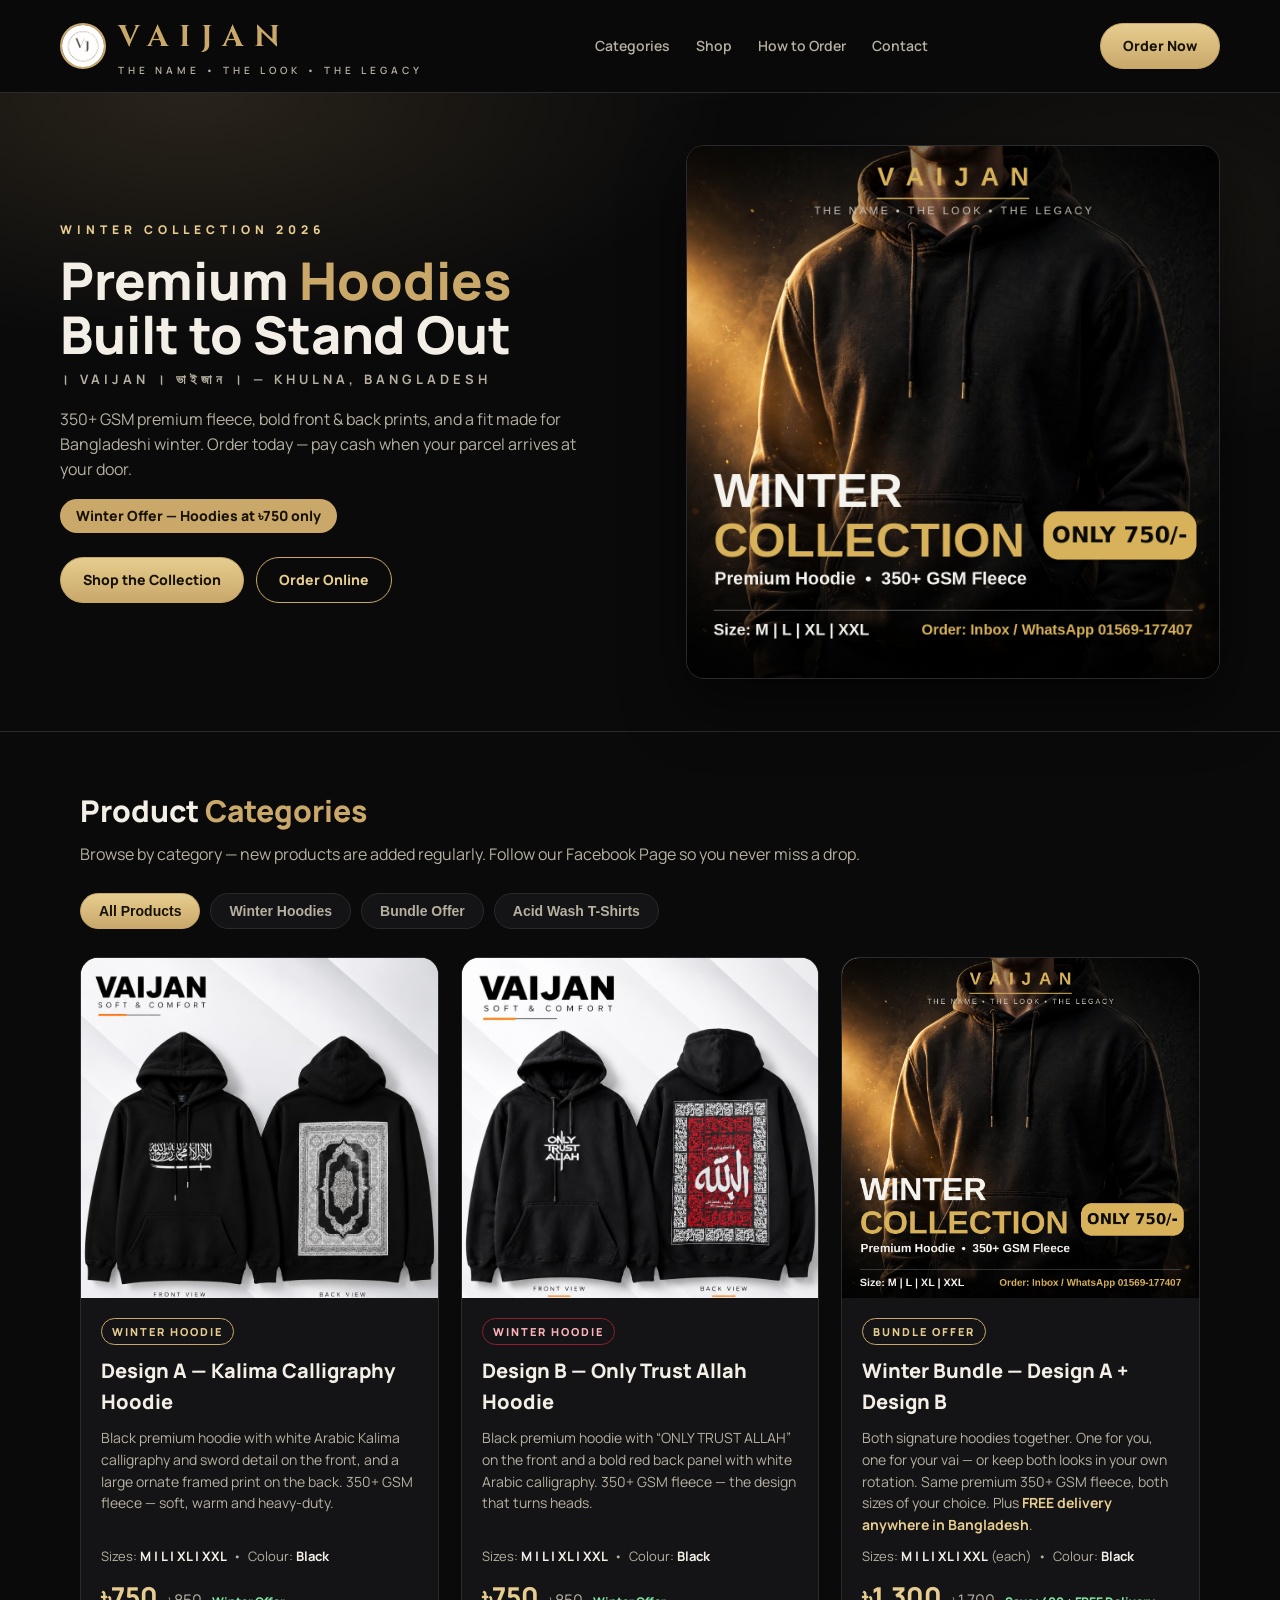
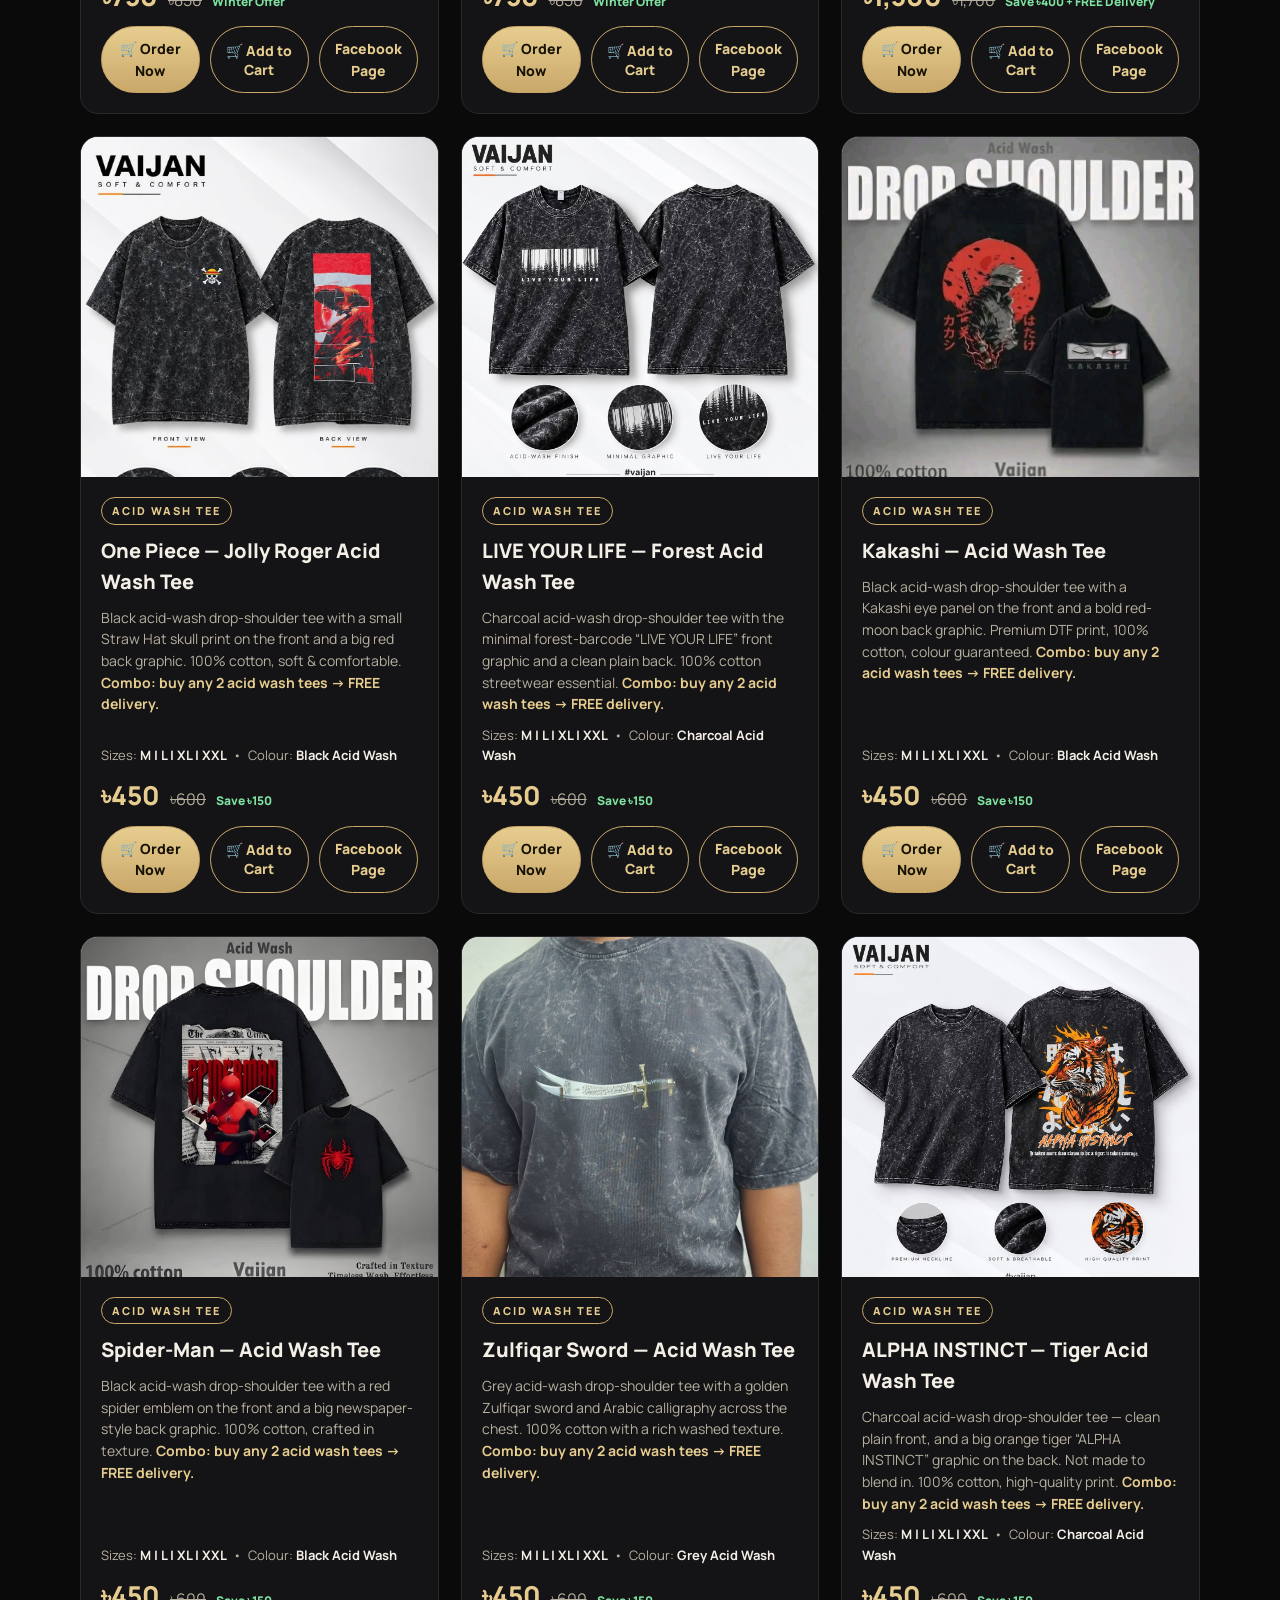
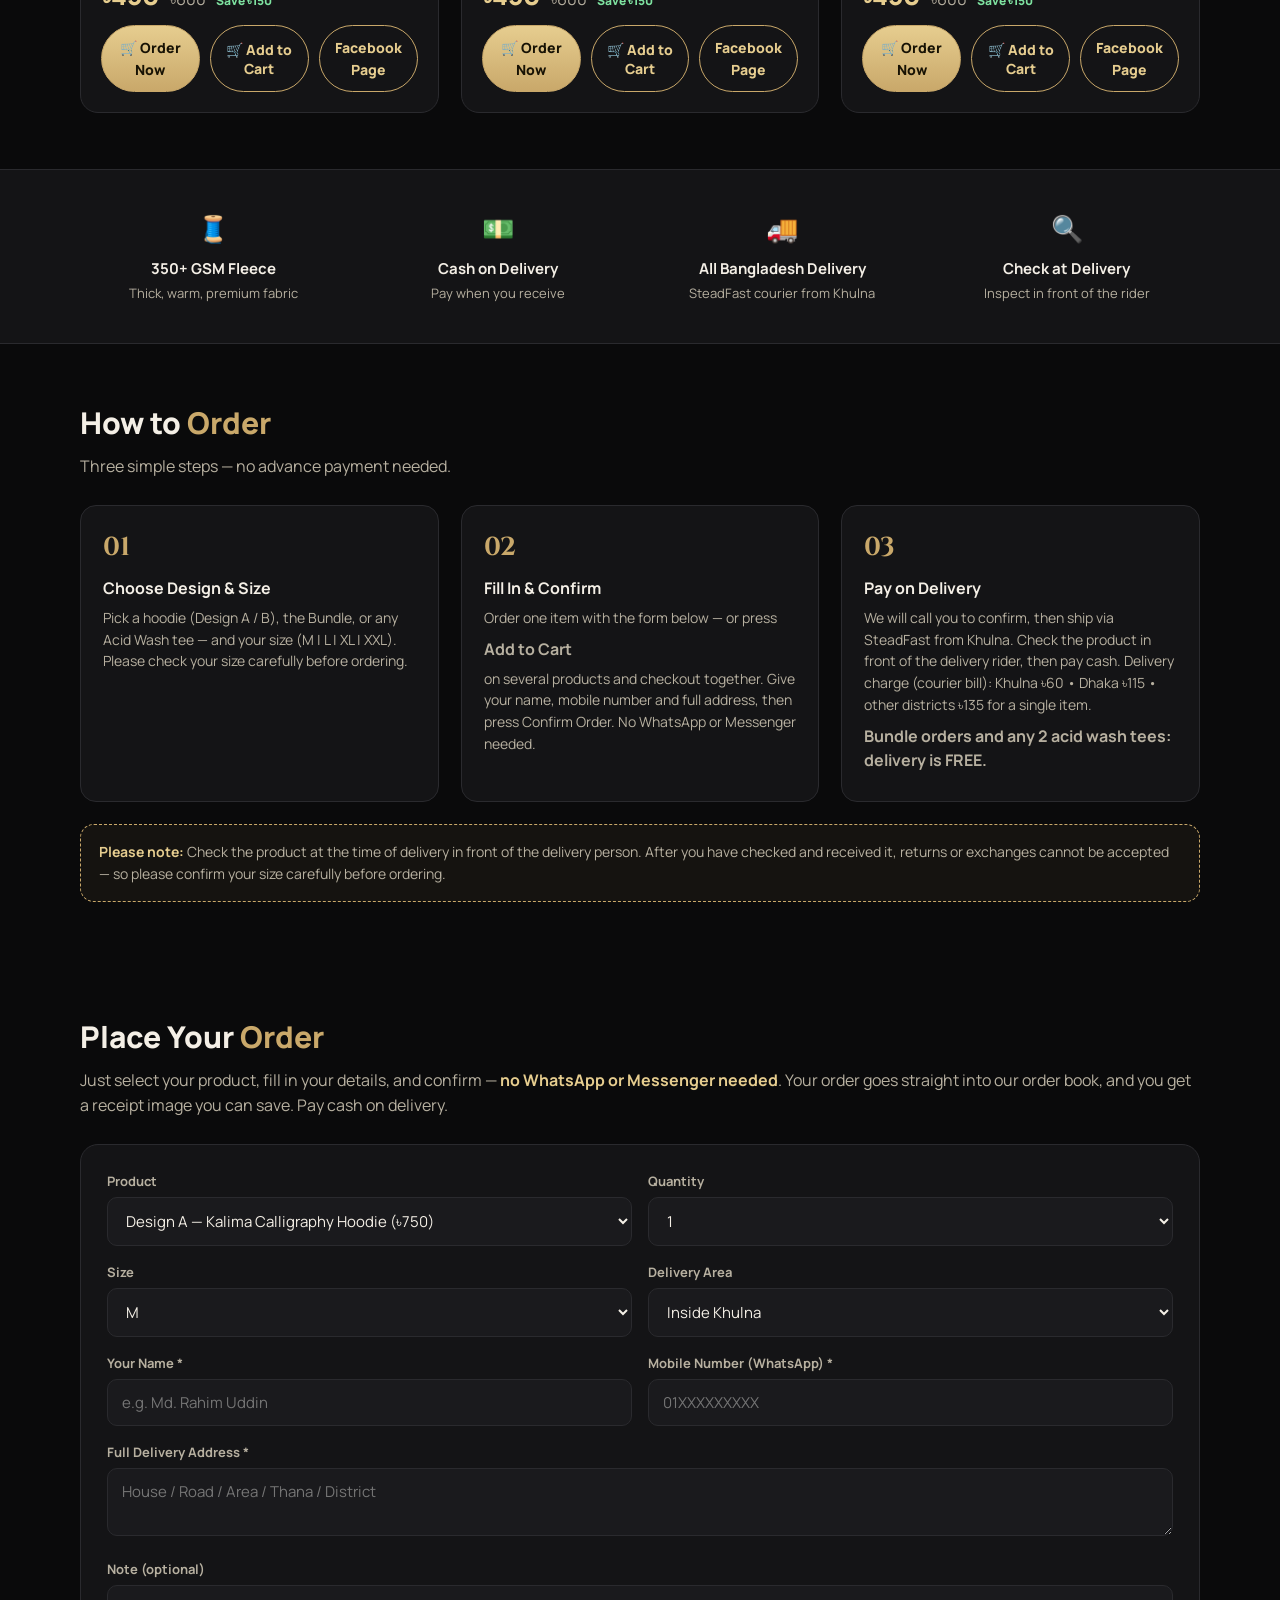
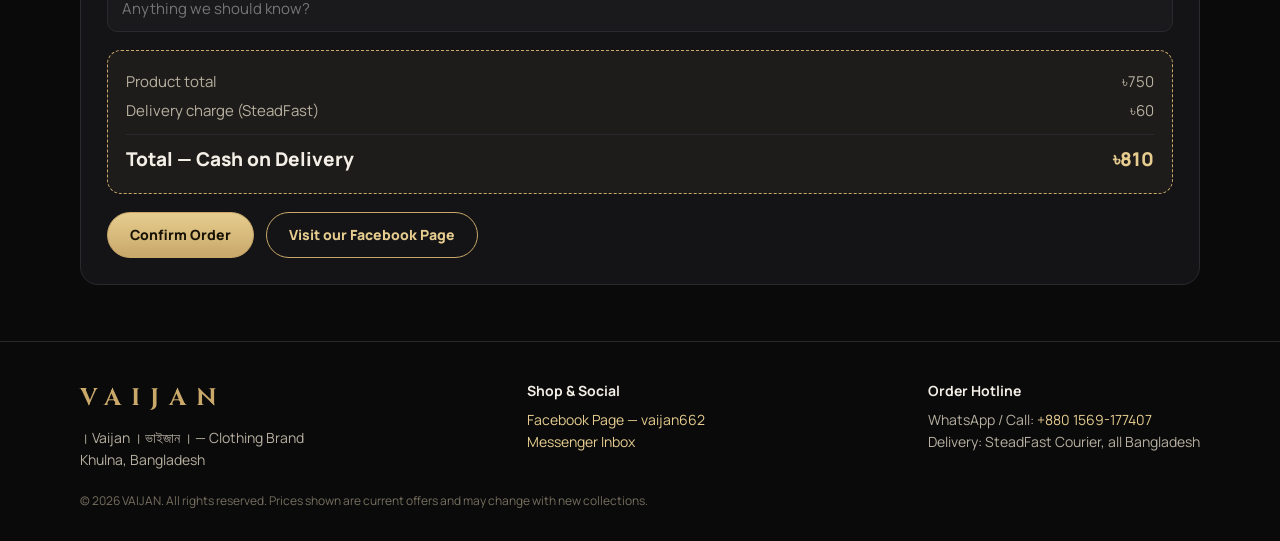
==== index.html @ 361f8aa1 "Separate cart page + receipt copy to database" ====
<!DOCTYPE html>
<html lang="en">
<head>
<meta charset="UTF-8">
<meta name="viewport" content="width=device-width, initial-scale=1.0">
<title>VAIJAN | ভাইজান — Premium Clothing, Khulna</title>
<meta name="description" content="VAIJAN — premium clothing brand from Khulna, Bangladesh. Winter Collection: premium 350+ GSM fleece hoodies. Cash on Delivery all over Bangladesh.">
<link rel="icon" type="image/jpeg" href="images/logo.jpg">
<link rel="preconnect" href="https://fonts.googleapis.com">
<link href="https://fonts.googleapis.com/css2?family=Cinzel:wght@500;700&family=Manrope:wght@400;600;700;800&display=swap" rel="stylesheet">
<style>
  :root{
    --bg:#0a0a0b; --panel:#141416; --panel2:#1a1a1d; --gold:#c9a86a; --gold2:#e6cd8f;
    --text:#f4efe6; --muted:#b7b0a0; --line:#2a2a2e; --red:#8e1f2f;
  }
  *{margin:0;padding:0;box-sizing:border-box}
  html{scroll-behavior:smooth}
  body{background:var(--bg);color:var(--text);font-family:'Manrope',system-ui,sans-serif;line-height:1.55}
  a{color:inherit;text-decoration:none}
  img{display:block;max-width:100%}
  .wrap{max-width:1160px;margin:0 auto;padding:0 20px}
  /* Header */
  header{position:sticky;top:0;z-index:50;background:rgba(10,10,11,.92);backdrop-filter:blur(8px);border-bottom:1px solid var(--line)}
  .nav{display:flex;align-items:center;justify-content:space-between;padding:14px 0;gap:16px}
  .logo{font-family:'Cinzel',serif;font-size:30px;font-weight:700;letter-spacing:10px;color:var(--gold)}
  .logo small{display:block;font-family:'Manrope',sans-serif;font-size:10px;letter-spacing:4px;color:var(--muted);font-weight:600;margin-top:2px}
  .brand{display:flex;align-items:center;gap:12px}
  .brand img{width:46px;height:46px;border-radius:50%;border:2px solid var(--gold);object-fit:cover;background:#fff}
  .brand span{display:inline-block}
  .links{display:flex;gap:26px;font-size:14px;font-weight:600;color:var(--muted)}
  .links a:hover{color:var(--gold2)}
  .btn{display:inline-block;padding:11px 22px;border-radius:999px;font-weight:800;font-size:14px;border:1px solid var(--gold);transition:.2s}
  .btn-gold{background:linear-gradient(180deg,var(--gold2),var(--gold));color:#171204}
  .btn-gold:hover{filter:brightness(1.08)}
  .btn-ghost{color:var(--gold2);background:transparent}
  .btn-ghost:hover{background:rgba(201,168,106,.12)}
  .btn-wa{background:#1faa55;color:#fff;border-color:#1faa55}
  .btn-wa:hover{filter:brightness(1.08)}
  /* Hero */
  .hero{border-bottom:1px solid var(--line);background:radial-gradient(900px 420px at 15% 0%,rgba(201,168,106,.16),transparent 60%),radial-gradient(700px 380px at 90% 20%,rgba(201,168,106,.08),transparent 60%)}
  .hero-in{display:grid;grid-template-columns:1.05fr .95fr;gap:36px;align-items:center;padding:52px 0}
  .kicker{letter-spacing:5px;font-size:12px;color:var(--gold2);font-weight:800;text-transform:uppercase}
  h1{font-size:52px;line-height:1.05;font-weight:800;margin:14px 0 6px}
  h1 .gold{color:var(--gold)}
  .tagline{letter-spacing:4px;color:var(--muted);font-size:13px;font-weight:700;margin-bottom:18px}
  .hero p.lead{color:var(--muted);max-width:52ch}
  .hero-cta{display:flex;gap:12px;flex-wrap:wrap;margin-top:24px}
  .pill{display:inline-block;background:var(--gold);color:#171204;font-weight:800;border-radius:999px;padding:6px 16px;font-size:14px;margin-top:18px}
  .hero img{border-radius:18px;border:1px solid var(--line);box-shadow:0 24px 60px rgba(0,0,0,.55)}
  /* Sections */
  section{padding:56px 0}
  h2{font-size:30px;font-weight:800;margin-bottom:8px}
  h2 .gold{color:var(--gold)}
  .sub{color:var(--muted);margin-bottom:26px}
  /* Categories */
  .chips{display:flex;gap:10px;flex-wrap:wrap;margin-bottom:28px}
  .chip{padding:9px 18px;border-radius:999px;border:1px solid var(--line);background:var(--panel);color:var(--muted);font-weight:700;font-size:14px;cursor:pointer}
  .chip.active{border-color:var(--gold);color:#171204;background:linear-gradient(180deg,var(--gold2),var(--gold))}
  .chip.soon{opacity:.55;cursor:default}
  /* Products */
  .grid{display:grid;grid-template-columns:repeat(3,1fr);gap:22px}
  .card{background:var(--panel);border:1px solid var(--line);border-radius:18px;overflow:hidden;display:flex;flex-direction:column}
  .card .ph{background:#fff}
  .card .ph img{width:100%;height:340px;object-fit:cover;object-position:top}
  .card .bd{padding:20px;display:flex;flex-direction:column;gap:10px;flex:1}
  .badge{align-self:flex-start;font-size:11px;font-weight:800;letter-spacing:2px;color:var(--gold2);border:1px solid var(--gold);border-radius:999px;padding:4px 10px;text-transform:uppercase}
  .badge.red{color:#ffb3ba;border-color:var(--red)}
  .card h3{font-size:20px;font-weight:800}
  .card p{color:var(--muted);font-size:14px;flex:1}
  .sizes{font-size:13px;color:var(--muted)}
  .sizes b{color:var(--text)}
  .price{display:flex;align-items:baseline;gap:10px}
  .price .now{font-size:26px;font-weight:800;color:var(--gold2)}
  .price .was{color:var(--muted);text-decoration:line-through;font-size:16px}
  .price .save{font-size:12px;font-weight:800;color:#7ee2a0}
  .card .row{display:flex;gap:10px;flex-wrap:wrap}
  .card .row .btn{flex:1;text-align:center;padding:11px 8px}
  /* Info strip */
  .strip{background:var(--panel);border-top:1px solid var(--line);border-bottom:1px solid var(--line)}
  .strip .wrap{display:grid;grid-template-columns:repeat(4,1fr);gap:18px;padding-top:30px;padding-bottom:30px}
  .feat{text-align:center;padding:8px}
  .feat .ic{font-size:26px;margin-bottom:8px}
  .feat b{display:block;font-size:15px}
  .feat span{color:var(--muted);font-size:13px}
  /* Steps */
  .steps{display:grid;grid-template-columns:repeat(3,1fr);gap:22px}
  .step{background:var(--panel);border:1px solid var(--line);border-radius:16px;padding:22px}
  .step .n{font-family:'Cinzel',serif;font-size:26px;color:var(--gold);font-weight:700}
  .step b{display:block;margin:8px 0 6px;font-size:16px}
  .step p{color:var(--muted);font-size:14px}
  .note{margin-top:22px;border:1px dashed var(--gold);border-radius:14px;padding:16px 18px;color:var(--muted);font-size:14px;background:rgba(201,168,106,.06)}
  .note b{color:var(--gold2)}
  /* Footer */
  footer{border-top:1px solid var(--line);padding:38px 0 30px;color:var(--muted);font-size:14px}
  .foot{display:flex;justify-content:space-between;gap:24px;flex-wrap:wrap}
  footer .logo{font-size:24px}
  footer a{color:var(--gold2)}
  .copy{margin-top:22px;font-size:12px;color:#77705f}
  /* Order form */
  .formbox{background:var(--panel);border:1px solid var(--line);border-radius:18px;padding:26px}
  .fgrid{display:grid;grid-template-columns:1fr 1fr;gap:16px}
  .fgrid .full{grid-column:1/-1}
  label{display:block;font-size:13px;font-weight:700;color:var(--muted);margin-bottom:6px}
  input,select,textarea{width:100%;background:var(--panel2);border:1px solid var(--line);border-radius:10px;color:var(--text);padding:12px 14px;font-family:inherit;font-size:15px}
  input:focus,select:focus,textarea:focus{outline:none;border-color:var(--gold)}
  .totbox{margin-top:18px;border:1px dashed var(--gold);border-radius:14px;padding:16px 18px;background:rgba(201,168,106,.06)}
  .totbox .trow{display:flex;justify-content:space-between;font-size:15px;color:var(--muted);padding:3px 0}
  .totbox .trow.grand{font-size:19px;color:var(--text);font-weight:800;border-top:1px solid var(--line);margin-top:8px;padding-top:10px}
  .totbox .trow.grand span:last-child{color:var(--gold2)}
  .err{display:none;color:#ff9aa4;font-size:14px;font-weight:700;margin-top:12px}
  .formlink{display:inline-block;margin-top:4px;font-size:13px;font-weight:700;color:var(--gold2)}
  .formlink:hover{text-decoration:underline}
  .done{display:none;text-align:center;padding:10px 0}
  .done .tick{font-size:44px}
  .done h3{font-size:22px;margin:8px 0}
  .done p{color:var(--muted);font-size:14px}
  .done img{margin:18px auto;border-radius:14px;border:1px solid var(--line);max-width:440px;width:100%}
  @media (max-width:900px){
    .fgrid{grid-template-columns:1fr}
    .hero-in{grid-template-columns:1fr}
    .grid{grid-template-columns:1fr}
    .strip .wrap{grid-template-columns:repeat(2,1fr)}
    .steps{grid-template-columns:1fr}
    h1{font-size:38px}
    .links{display:none}
  }
  /* ==== cart ==== */
  #cartFab{position:fixed;right:18px;bottom:18px;z-index:60;background:linear-gradient(180deg,var(--gold2),var(--gold));color:#171204;border:none;border-radius:999px;padding:13px 22px;font-weight:800;font-size:15px;cursor:pointer;box-shadow:0 8px 24px rgba(0,0,0,.55);font-family:inherit;display:none}
  #cartToast{position:fixed;left:50%;bottom:24px;transform:translateX(-50%) translateY(20px);z-index:61;background:#1d2b1d;color:#b9e6b9;border:1px solid #3f7a3f;padding:10px 20px;border-radius:999px;font-size:14px;font-weight:700;opacity:0;pointer-events:none;transition:.25s}
  #cartToast.show{opacity:1;transform:translateX(-50%) translateY(0)}
  .crow{display:flex;align-items:center;gap:12px;flex-wrap:wrap;padding:10px 0;border-top:1px solid #26262a}
  .crow .cinfo{flex:1 1 200px}.crow .cinfo b{display:block;font-size:14.5px}.crow .cinfo span{font-size:12.5px;color:#b7b0a0}
  .crow select{background:var(--panel2);color:var(--text);border:1px solid #333;border-radius:8px;padding:5px 7px;font-family:inherit}
  .crow .cqty{display:flex;align-items:center;gap:8px}
  .crow .cqty button,.crow .crm{background:var(--panel2);color:var(--gold2);border:1px solid #3a3a3f;border-radius:8px;width:28px;height:28px;cursor:pointer;font-size:15px;line-height:1}
  .crow .cline{font-weight:800;min-width:64px;text-align:right}
</style>
</head>
<body>

<header>
  <div class="wrap nav">
    <a class="logo brand" href="#top"><img src="images/logo.jpg" alt="Vaijan logo"><span>VAIJAN<small>THE NAME • THE LOOK • THE LEGACY</small></span></a>
    <nav class="links">
      <a href="#categories">Categories</a>
      <a href="#shop">Shop</a>
      <a href="#order">How to Order</a>
      <a href="#contact">Contact</a>
    </nav>
    <a class="btn btn-gold" href="#orderform">Order Now</a>
  </div>
</header>

<div class="hero" id="top">
  <div class="wrap hero-in">
    <div>
      <div class="kicker">Winter Collection 2026</div>
      <h1>Premium <span class="gold">Hoodies</span><br>Built to Stand Out</h1>
      <div class="tagline">। VAIJAN । ভাইজান । — KHULNA, BANGLADESH</div>
      <p class="lead">350+ GSM premium fleece, bold front &amp; back prints, and a fit made for Bangladeshi winter. Order today — pay cash when your parcel arrives at your door.</p>
      <span class="pill">Winter Offer — Hoodies at ৳750 only</span>
      <div class="hero-cta">
        <a class="btn btn-gold" href="#shop">Shop the Collection</a>
        <a class="btn btn-ghost" href="#orderform">Order Online</a>
      </div>
    </div>
    <div>
      <img src="images/winter-poster.png" alt="Vaijan Winter Collection — Premium Hoodie ৳750">
    </div>
  </div>
</div>

<section id="categories">
  <div class="wrap">
    <h2>Product <span class="gold">Categories</span></h2>
    <p class="sub">Browse by category — new products are added regularly. Follow our Facebook Page so you never miss a drop.</p>
    <div class="chips">
      <button class="chip active" data-filter="all">All Products</button>
      <button class="chip" data-filter="hoodie">Winter Hoodies</button>
      <button class="chip" data-filter="bundle">Bundle Offer</button>
      <button class="chip" data-filter="acid">Acid Wash T-Shirts</button>
    </div>

    <div class="grid" id="shop">
      <!-- Design A -->
      <article class="card" data-cat="hoodie">
        <div class="ph"><img src="images/hoodie-a.jpg" alt="Design A — Kalima Calligraphy Hoodie, front and back view"></div>
        <div class="bd">
          <span class="badge">Winter Hoodie</span>
          <h3>Design A — Kalima Calligraphy Hoodie</h3>
          <p>Black premium hoodie with white Arabic Kalima calligraphy and sword detail on the front, and a large ornate framed print on the back. 350+ GSM fleece — soft, warm and heavy-duty.</p>
          <div class="sizes">Sizes: <b>M | L | XL | XXL</b> &nbsp;•&nbsp; Colour: <b>Black</b></div>
          <div class="price"><span class="now">৳750</span><span class="was">৳850</span><span class="save">Winter Offer</span></div>
          <div class="row">
            <a class="btn btn-gold" href="#orderform" data-pick="A">🛒 Order Now</a>
            <button type="button" class="btn btn-ghost" data-add="A" style="cursor:pointer;font-family:inherit">🛒 Add to Cart</button>
            <a class="btn btn-ghost" target="_blank" rel="noopener" href="https://www.facebook.com/vaijan662">Facebook Page</a>
          </div>
        </div>
      </article>

      <!-- Design B -->
      <article class="card" data-cat="hoodie">
        <div class="ph"><img src="images/hoodie-b.jpg" alt="Design B — Only Trust Allah Hoodie, front and back view"></div>
        <div class="bd">
          <span class="badge red">Winter Hoodie</span>
          <h3>Design B — Only Trust Allah Hoodie</h3>
          <p>Black premium hoodie with “ONLY TRUST ALLAH” on the front and a bold red back panel with white Arabic calligraphy. 350+ GSM fleece — the design that turns heads.</p>
          <div class="sizes">Sizes: <b>M | L | XL | XXL</b> &nbsp;•&nbsp; Colour: <b>Black</b></div>
          <div class="price"><span class="now">৳750</span><span class="was">৳850</span><span class="save">Winter Offer</span></div>
          <div class="row">
            <a class="btn btn-gold" href="#orderform" data-pick="B">🛒 Order Now</a>
            <button type="button" class="btn btn-ghost" data-add="B" style="cursor:pointer;font-family:inherit">🛒 Add to Cart</button>
            <a class="btn btn-ghost" target="_blank" rel="noopener" href="https://www.facebook.com/vaijan662">Facebook Page</a>
          </div>
        </div>
      </article>

      <!-- Bundle -->
      <article class="card" data-cat="bundle">
        <div class="ph"><img src="images/winter-poster.png" alt="Vaijan Winter Bundle — Design A + Design B"></div>
        <div class="bd">
          <span class="badge">Bundle Offer</span>
          <h3>Winter Bundle — Design A + Design B</h3>
          <p>Both signature hoodies together. One for you, one for your vai — or keep both looks in your own rotation. Same premium 350+ GSM fleece, both sizes of your choice. Plus <b style="color:var(--gold2)">FREE delivery anywhere in Bangladesh</b>.</p>
          <div class="sizes">Sizes: <b>M | L | XL | XXL</b> (each) &nbsp;•&nbsp; Colour: <b>Black</b></div>
          <div class="price"><span class="now">৳1,300</span><span class="was">৳1,700</span><span class="save">Save ৳400 + FREE Delivery</span></div>
          <div class="row">
            <a class="btn btn-gold" href="#orderform" data-pick="BUNDLE">🛒 Order Now</a>
            <button type="button" class="btn btn-ghost" data-add="BUNDLE" style="cursor:pointer;font-family:inherit">🛒 Add to Cart</button>
            <a class="btn btn-ghost" target="_blank" rel="noopener" href="https://www.facebook.com/vaijan662">Facebook Page</a>
          </div>
        </div>
      </article>

      <!-- Acid Wash AW1 -->
      <article class="card" data-cat="acid">
        <div class="ph"><img src="images/acid-1.jpg" alt="One Piece acid wash drop shoulder t-shirt, front and back view"></div>
        <div class="bd">
          <span class="badge">Acid Wash Tee</span>
          <h3>One Piece — Jolly Roger Acid Wash Tee</h3>
          <p>Black acid-wash drop-shoulder tee with a small Straw Hat skull print on the front and a big red back graphic. 100% cotton, soft &amp; comfortable. <b style="color:var(--gold2)">Combo: buy any 2 acid wash tees → FREE delivery.</b></p>
          <div class="sizes">Sizes: <b>M | L | XL | XXL</b> &nbsp;•&nbsp; Colour: <b>Black Acid Wash</b></div>
          <div class="price"><span class="now">৳450</span><span class="was">৳600</span><span class="save">Save ৳150</span></div>
          <div class="row">
            <a class="btn btn-gold" href="#orderform" data-pick="AW1">🛒 Order Now</a>
            <button type="button" class="btn btn-ghost" data-add="AW1" style="cursor:pointer;font-family:inherit">🛒 Add to Cart</button>
            <a class="btn btn-ghost" target="_blank" rel="noopener" href="https://www.facebook.com/vaijan662">Facebook Page</a>
          </div>
        </div>
      </article>

      <!-- Acid Wash AW2 -->
      <article class="card" data-cat="acid">
        <div class="ph"><img src="images/acid-2.jpg" alt="LIVE YOUR LIFE forest barcode acid wash t-shirt, front and back view"></div>
        <div class="bd">
          <span class="badge">Acid Wash Tee</span>
          <h3>LIVE YOUR LIFE — Forest Acid Wash Tee</h3>
          <p>Charcoal acid-wash drop-shoulder tee with the minimal forest-barcode “LIVE YOUR LIFE” front graphic and a clean plain back. 100% cotton streetwear essential. <b style="color:var(--gold2)">Combo: buy any 2 acid wash tees → FREE delivery.</b></p>
          <div class="sizes">Sizes: <b>M | L | XL | XXL</b> &nbsp;•&nbsp; Colour: <b>Charcoal Acid Wash</b></div>
          <div class="price"><span class="now">৳450</span><span class="was">৳600</span><span class="save">Save ৳150</span></div>
          <div class="row">
            <a class="btn btn-gold" href="#orderform" data-pick="AW2">🛒 Order Now</a>
            <button type="button" class="btn btn-ghost" data-add="AW2" style="cursor:pointer;font-family:inherit">🛒 Add to Cart</button>
            <a class="btn btn-ghost" target="_blank" rel="noopener" href="https://www.facebook.com/vaijan662">Facebook Page</a>
          </div>
        </div>
      </article>

      <!-- Acid Wash AW3 -->
      <article class="card" data-cat="acid">
        <div class="ph"><img src="images/acid-3.jpg" alt="Kakashi acid wash drop shoulder t-shirt, front and back view"></div>
        <div class="bd">
          <span class="badge">Acid Wash Tee</span>
          <h3>Kakashi — Acid Wash Tee</h3>
          <p>Black acid-wash drop-shoulder tee with a Kakashi eye panel on the front and a bold red-moon back graphic. Premium DTF print, 100% cotton, colour guaranteed. <b style="color:var(--gold2)">Combo: buy any 2 acid wash tees → FREE delivery.</b></p>
          <div class="sizes">Sizes: <b>M | L | XL | XXL</b> &nbsp;•&nbsp; Colour: <b>Black Acid Wash</b></div>
          <div class="price"><span class="now">৳450</span><span class="was">৳600</span><span class="save">Save ৳150</span></div>
          <div class="row">
            <a class="btn btn-gold" href="#orderform" data-pick="AW3">🛒 Order Now</a>
            <button type="button" class="btn btn-ghost" data-add="AW3" style="cursor:pointer;font-family:inherit">🛒 Add to Cart</button>
            <a class="btn btn-ghost" target="_blank" rel="noopener" href="https://www.facebook.com/vaijan662">Facebook Page</a>
          </div>
        </div>
      </article>

      <!-- Acid Wash AW4 -->
      <article class="card" data-cat="acid">
        <div class="ph"><img src="images/acid-4.jpg" alt="Spider-Man acid wash drop shoulder t-shirt, front and back view"></div>
        <div class="bd">
          <span class="badge">Acid Wash Tee</span>
          <h3>Spider-Man — Acid Wash Tee</h3>
          <p>Black acid-wash drop-shoulder tee with a red spider emblem on the front and a big newspaper-style back graphic. 100% cotton, crafted in texture. <b style="color:var(--gold2)">Combo: buy any 2 acid wash tees → FREE delivery.</b></p>
          <div class="sizes">Sizes: <b>M | L | XL | XXL</b> &nbsp;•&nbsp; Colour: <b>Black Acid Wash</b></div>
          <div class="price"><span class="now">৳450</span><span class="was">৳600</span><span class="save">Save ৳150</span></div>
          <div class="row">
            <a class="btn btn-gold" href="#orderform" data-pick="AW4">🛒 Order Now</a>
            <button type="button" class="btn btn-ghost" data-add="AW4" style="cursor:pointer;font-family:inherit">🛒 Add to Cart</button>
            <a class="btn btn-ghost" target="_blank" rel="noopener" href="https://www.facebook.com/vaijan662">Facebook Page</a>
          </div>
        </div>
      </article>

      <!-- Acid Wash AW5 -->
      <article class="card" data-cat="acid">
        <div class="ph"><img src="images/acid-5.jpg" alt="Zulfiqar sword grey acid wash t-shirt worn view"></div>
        <div class="bd">
          <span class="badge">Acid Wash Tee</span>
          <h3>Zulfiqar Sword — Acid Wash Tee</h3>
          <p>Grey acid-wash drop-shoulder tee with a golden Zulfiqar sword and Arabic calligraphy across the chest. 100% cotton with a rich washed texture. <b style="color:var(--gold2)">Combo: buy any 2 acid wash tees → FREE delivery.</b></p>
          <div class="sizes">Sizes: <b>M | L | XL | XXL</b> &nbsp;•&nbsp; Colour: <b>Grey Acid Wash</b></div>
          <div class="price"><span class="now">৳450</span><span class="was">৳600</span><span class="save">Save ৳150</span></div>
          <div class="row">
            <a class="btn btn-gold" href="#orderform" data-pick="AW5">🛒 Order Now</a>
            <button type="button" class="btn btn-ghost" data-add="AW5" style="cursor:pointer;font-family:inherit">🛒 Add to Cart</button>
            <a class="btn btn-ghost" target="_blank" rel="noopener" href="https://www.facebook.com/vaijan662">Facebook Page</a>
          </div>
        </div>
      </article>

      <!-- Acid Wash AW7 -->
      <article class="card" data-cat="acid">
        <div class="ph"><img src="images/acid-7.jpg" alt="ALPHA INSTINCT tiger acid wash drop shoulder t-shirt, front and back view"></div>
        <div class="bd">
          <span class="badge">Acid Wash Tee</span>
          <h3>ALPHA INSTINCT — Tiger Acid Wash Tee</h3>
          <p>Charcoal acid-wash drop-shoulder tee — clean plain front, and a big orange tiger “ALPHA INSTINCT” graphic on the back. Not made to blend in. 100% cotton, high-quality print. <b style="color:var(--gold2)">Combo: buy any 2 acid wash tees → FREE delivery.</b></p>
          <div class="sizes">Sizes: <b>M | L | XL | XXL</b> &nbsp;•&nbsp; Colour: <b>Charcoal Acid Wash</b></div>
          <div class="price"><span class="now">৳450</span><span class="was">৳600</span><span class="save">Save ৳150</span></div>
          <div class="row">
            <a class="btn btn-gold" href="#orderform" data-pick="AW7">🛒 Order Now</a>
            <button type="button" class="btn btn-ghost" data-add="AW7" style="cursor:pointer;font-family:inherit">🛒 Add to Cart</button>
            <a class="btn btn-ghost" target="_blank" rel="noopener" href="https://www.facebook.com/vaijan662">Facebook Page</a>
          </div>
        </div>
      </article>
    </div>
  </div>
</section>

<div class="strip">
  <div class="wrap">
    <div class="feat"><div class="ic">🧵</div><b>350+ GSM Fleece</b><span>Thick, warm, premium fabric</span></div>
    <div class="feat"><div class="ic">💵</div><b>Cash on Delivery</b><span>Pay when you receive</span></div>
    <div class="feat"><div class="ic">🚚</div><b>All Bangladesh Delivery</b><span>SteadFast courier from Khulna</span></div>
    <div class="feat"><div class="ic">🔍</div><b>Check at Delivery</b><span>Inspect in front of the rider</span></div>
  </div>
</div>

<section id="order">
  <div class="wrap">
    <h2>How to <span class="gold">Order</span></h2>
    <p class="sub">Three simple steps — no advance payment needed.</p>
    <div class="steps">
      <div class="step"><div class="n">01</div><b>Choose Design &amp; Size</b><p>Pick a hoodie (Design A / B), the Bundle, or any Acid Wash tee — and your size (M | L | XL | XXL). Please check your size carefully before ordering.</p></div>
      <div class="step"><div class="n">02</div><b>Fill In &amp; Confirm</b><p>Order one item with the form below — or press <b>Add to Cart</b> on several products and checkout together. Give your name, mobile number and full address, then press Confirm Order. No WhatsApp or Messenger needed.</p></div>
      <div class="step"><div class="n">03</div><b>Pay on Delivery</b><p>We will call you to confirm, then ship via SteadFast from Khulna. Check the product in front of the delivery rider, then pay cash. Delivery charge (courier bill): Khulna ৳60 • Dhaka ৳115 • other districts ৳135 for a single item. <b>Bundle orders and any 2 acid wash tees: delivery is FREE.</b></p></div>
    </div>
    <div class="note"><b>Please note:</b> Check the product at the time of delivery in front of the delivery person. After you have checked and received it, returns or exchanges cannot be accepted — so please confirm your size carefully before ordering.</div>
  </div>
</section>

<section id="orderform">
  <div class="wrap">
    <h2>Place Your <span class="gold">Order</span></h2>
    <p class="sub">Just select your product, fill in your details, and confirm — <b style="color:var(--gold2)">no WhatsApp or Messenger needed</b>. Your order goes straight into our order book, and you get a receipt image you can save. Pay cash on delivery.</p>
    <div class="formbox">
      <div id="cartBox" style="display:none;margin-bottom:24px">
        <h3 style="color:var(--gold2);margin:0 0 6px;font-size:20px">🛒 Your Cart</h3>
        <p style="font-size:13.5px;color:#b7b0a0;margin:0 0 10px">Change sizes and quantities here, then press <b style="color:var(--gold2)">Checkout</b> to order everything together — one delivery, one cash payment on delivery.</p>
        <div id="cartRows"></div>
        <div style="display:flex;justify-content:space-between;border-top:1px solid #2a2a2e;padding-top:10px;margin-top:4px"><span>Cart product total</span><b id="cartTotal">৳0</b></div>
        <div style="margin-top:14px;display:flex;gap:12px;flex-wrap:wrap">
          <button class="btn btn-gold" id="cartCheckout" type="button" style="cursor:pointer;font-family:inherit">🛒 View Cart &amp; Checkout →</button>
          <button class="btn btn-ghost" id="cartClear" type="button" style="cursor:pointer;font-family:inherit">Clear Cart</button>
        </div>
        <div id="cartModeNote" style="display:none;margin-top:14px;font-size:14px;color:var(--gold2)">✔ Cart checkout is ON — the form below will order your cart items together. <a href="#" id="exitCartMode" style="color:var(--gold2);text-decoration:underline">Order a single product instead</a></div>
      </div>
      <div id="formWrap">
        <div class="fgrid">
          <div id="cellProduct">
            <label for="fProduct">Product</label>
            <select id="fProduct">
              <option value="A">Design A — Kalima Calligraphy Hoodie (৳750)</option>
              <option value="B">Design B — Only Trust Allah Hoodie (৳750)</option>
              <option value="BUNDLE">Winter Bundle — Design A + Design B (৳1,300 + FREE Delivery)</option>
              <option value="AW1">Acid Wash Tee — One Piece / Jolly Roger (৳450)</option>
              <option value="AW2">Acid Wash Tee — LIVE YOUR LIFE Forest (৳450)</option>
              <option value="AW3">Acid Wash Tee — Kakashi (৳450)</option>
              <option value="AW4">Acid Wash Tee — Spider-Man (৳450)</option>
              <option value="AW5">Acid Wash Tee — Zulfiqar Sword (৳450)</option>
              <option value="AW7">Acid Wash Tee — ALPHA INSTINCT Tiger (৳450)</option>
            </select>
          </div>
          <div id="cellQty">
            <label for="fQty">Quantity</label>
            <select id="fQty">
              <option value="1">1</option><option value="2">2</option><option value="3">3</option><option value="4">4</option><option value="5">5</option>
            </select>
          </div>
          <div id="cellSize">
            <label for="fSize">Size</label>
            <select id="fSize"><option>M</option><option>L</option><option>XL</option><option>XXL</option></select>
          </div>
          <div id="size2Wrap" style="display:none">
            <label for="fSize2">Size — Design B (Bundle)</label>
            <select id="fSize2"><option>M</option><option>L</option><option>XL</option><option>XXL</option></select>
          </div>
          <div>
            <label for="fArea">Delivery Area</label>
            <select id="fArea">
              <option value="khulna">Inside Khulna</option>
              <option value="dhaka">Dhaka City</option>
              <option value="other">Other District</option>
            </select>
          </div>
          <div>
            <label for="fName">Your Name *</label>
            <input id="fName" type="text" placeholder="e.g. Md. Rahim Uddin" autocomplete="name">
          </div>
          <div>
            <label for="fPhone">Mobile Number (WhatsApp) *</label>
            <input id="fPhone" type="tel" placeholder="01XXXXXXXXX" autocomplete="tel">
          </div>
          <div class="full">
            <label for="fAddr">Full Delivery Address *</label>
            <textarea id="fAddr" rows="2" placeholder="House / Road / Area / Thana / District"></textarea>
          </div>
          <div class="full">
            <label for="fNote">Note (optional)</label>
            <input id="fNote" type="text" placeholder="Anything we should know?">
          </div>
        </div>
        <div class="totbox">
          <div class="trow"><span>Product total</span><span id="tProduct">৳750</span></div>
          <div class="trow"><span>Delivery charge (SteadFast)</span><span id="tDelivery">৳60</span></div>
          <div class="trow grand"><span>Total — Cash on Delivery</span><span id="tGrand">৳810</span></div>
        </div>
        <div class="err" id="fErr"></div>
        <div style="margin-top:18px;display:flex;gap:12px;flex-wrap:wrap">
          <button class="btn btn-gold" id="fSubmit" type="button" style="cursor:pointer;font-family:inherit">Confirm Order</button>
          <a class="btn btn-ghost" href="https://www.facebook.com/vaijan662" target="_blank" rel="noopener">Visit our Facebook Page</a>
        </div>
      </div>
      <div class="done" id="orderDone">
        <div class="tick">✅</div>
        <h3>Order Received!</h3>
        <p id="doneText">Thank you! We will call to confirm your order shortly.</p>
        <img id="receiptImg" alt="Your Vaijan order receipt">
        <div style="display:flex;gap:12px;justify-content:center;flex-wrap:wrap">
          <a class="btn btn-gold" id="receiptDl" download="Vaijan_Receipt.png" href="#">📥 Save Receipt to Gallery</a>
        </div>
        <p style="margin-top:12px;font-size:13px">Tip: you can also long-press the receipt image to save it to your gallery.</p>
      </div>
    </div>
  </div>
</section>

<footer id="contact">
  <div class="wrap">
    <div class="foot">
      <div>
        <a class="logo" href="#top">VAIJAN</a>
        <p style="margin-top:10px">। Vaijan । ভাইজান । — Clothing Brand<br>Khulna, Bangladesh</p>
      </div>
      <div>
        <b style="color:var(--text)">Shop &amp; Social</b>
        <p style="margin-top:8px"><a href="https://www.facebook.com/vaijan662" target="_blank" rel="noopener">Facebook Page — vaijan662</a><br><a href="https://m.me/vaijan662" target="_blank" rel="noopener">Messenger Inbox</a></p>
      </div>
      <div>
        <b style="color:var(--text)">Order Hotline</b>
        <p style="margin-top:8px">WhatsApp / Call: <a href="https://wa.me/8801569177407" target="_blank" rel="noopener">+880 1569-177407</a><br>Delivery: SteadFast Courier, all Bangladesh</p>
      </div>
    </div>
    <div class="copy">© 2026 VAIJAN. All rights reserved. Prices shown are current offers and may change with new collections.</div>
  </div>
</footer>

<button id="cartFab" type="button">🛒 Cart (<span id="cartFabCount">0</span>) • <span id="cartFabSum">৳0</span></button>
<div id="cartToast">Added to cart ✓</div>

<script>
  const chips = document.querySelectorAll('.chip[data-filter]');
  const cards = document.querySelectorAll('.card[data-cat]');
  chips.forEach(chip => chip.addEventListener('click', () => {
    chips.forEach(c => c.classList.remove('active'));
    chip.classList.add('active');
    const f = chip.dataset.filter;
    cards.forEach(card => {
      card.style.display = (f === 'all' || card.dataset.cat === f) ? '' : 'none';
    });
  }));
</script>
<script>
/* ==== Vaijan website orders → Google Sheet database (Apps Script Web App) ==== */
const ORDER_LOG_URL = 'https://script.google.com/macros/s/AKfycbzIH-h0Y_36mRN-ehYNSSN1IVvCawk4HRx8_L2unYIQTRc6N2V_AlXbqm4UAfjuY2GUUg/exec';
const logoImg = new Image(); logoImg.src = 'images/logo.jpg';
const PRICES = { A:750, B:750, BUNDLE:1300, AW1:450, AW2:450, AW3:450, AW4:450, AW5:450, AW7:450 };
const PNAMES = { A:'Design A — Kalima Calligraphy Hoodie', B:'Design B — Only Trust Allah Hoodie', BUNDLE:'Winter Bundle — Design A + Design B',
  AW1:'Acid Wash Tee — One Piece / Jolly Roger', AW2:'Acid Wash Tee — LIVE YOUR LIFE Forest', AW3:'Acid Wash Tee — Kakashi',
  AW4:'Acid Wash Tee — Spider-Man', AW5:'Acid Wash Tee — Zulfiqar Sword',
  AW7:'Acid Wash Tee — ALPHA INSTINCT Tiger' };
const AREAS  = { khulna:'Inside Khulna', dhaka:'Dhaka City', other:'Other District' };
const $ = id => document.getElementById(id);

/* card Order Now buttons → preselect the product in the form */
document.querySelectorAll('[data-pick]').forEach(el => {
  el.addEventListener('click', () => { cartMode = false; setFormMode(); $('fProduct').value = el.dataset.pick; upd(); });
});

/* ==== Shopping cart ==== */
let cart = [];
try { cart = JSON.parse(localStorage.getItem('vaijan_cart') || '[]'); } catch(e){ cart = []; }
let cartMode = false;
function saveCart(){ try { localStorage.setItem('vaijan_cart', JSON.stringify(cart)); } catch(e){} }
function sizeOpts(sel){ return ['M','L','XL','XXL'].map(s => '<option' + (s === sel ? ' selected' : '') + '>' + s + '</option>').join(''); }
function cartTotals(){
  let ptotal = 0, totalQty = 0, awQty = 0, hasBundle = false;
  cart.forEach(it => { ptotal += PRICES[it.p] * it.qty; totalQty += it.qty; if(it.p.indexOf('AW') === 0) awQty += it.qty; if(it.p === 'BUNDLE') hasBundle = true; });
  return { ptotal, totalQty, awQty, hasBundle };
}
function cartDelivery(area){
  const t = cartTotals();
  if(t.hasBundle || t.awQty >= 2) return 0; /* bundle orders + any 2 acid wash tees: FREE delivery */
  const base = area === 'khulna' ? 60 : area === 'dhaka' ? 115 : 135;
  return base + 20 * (t.totalQty - 1);
}
function renderCart(){
  const box = $('cartBox');
  const t = cartTotals();
  $('cartFabCount').textContent = t.totalQty;
  $('cartFabSum').textContent = fmt(t.ptotal);
  $('cartFab').style.display = cart.length ? 'block' : 'none';
  if(!cart.length){ box.style.display = 'none'; if(cartMode){ cartMode = false; setFormMode(); } return; }
  box.style.display = 'block';
  $('cartRows').innerHTML = cart.map((it, i) => {
    const sizeCtl = it.p === 'BUNDLE'
      ? '<label style="font-size:12px;color:#b7b0a0">Size A <select data-ci="' + i + '" data-cf="s1">' + sizeOpts(it.s1) + '</select></label> <label style="font-size:12px;color:#b7b0a0">Size B <select data-ci="' + i + '" data-cf="s2">' + sizeOpts(it.s2) + '</select></label>'
      : '<label style="font-size:12px;color:#b7b0a0">Size <select data-ci="' + i + '" data-cf="s1">' + sizeOpts(it.s1) + '</select></label>';
    return '<div class="crow"><div class="cinfo"><b>' + PNAMES[it.p] + '</b><span>' + fmt(PRICES[it.p]) + ' each</span></div>'
      + '<div class="cctl">' + sizeCtl + '</div>'
      + '<div class="cqty"><button type="button" data-ci="' + i + '" data-cq="-1">−</button><span>' + it.qty + '</span><button type="button" data-ci="' + i + '" data-cq="1">+</button></div>'
      + '<div class="cline">' + fmt(PRICES[it.p] * it.qty) + '</div>'
      + '<button type="button" class="crm" data-ci="' + i + '" data-crm="1" title="Remove">✕</button></div>';
  }).join('');
  $('cartTotal').textContent = fmt(t.ptotal);
  box.querySelectorAll('select[data-ci]').forEach(sel => sel.addEventListener('change', () => { cart[+sel.dataset.ci][sel.dataset.cf] = sel.value; saveCart(); }));
  box.querySelectorAll('button[data-cq]').forEach(b => b.addEventListener('click', () => { const it = cart[+b.dataset.ci]; it.qty = Math.min(5, Math.max(1, it.qty + (+b.dataset.cq))); saveCart(); renderCart(); if(cartMode) upd(); }));
  box.querySelectorAll('button[data-crm]').forEach(b => b.addEventListener('click', () => { cart.splice(+b.dataset.ci, 1); saveCart(); renderCart(); if(cartMode) upd(); }));
}
function setFormMode(){
  ['cellProduct','cellQty','cellSize'].forEach(id => { const el = $(id); if(el) el.style.display = cartMode ? 'none' : ''; });
  $('cartModeNote').style.display = cartMode ? 'block' : 'none';
}
document.querySelectorAll('[data-add]').forEach(el => {
  el.addEventListener('click', () => {
    const p = el.dataset.add;
    const ex = cart.find(it => it.p === p);
    if(ex){ if(ex.qty < 5) ex.qty++; } else { cart.push({ p, s1:'L', s2:'L', qty:1 }); }
    saveCart(); renderCart();
    const t = $('cartToast'); t.classList.add('show'); setTimeout(() => t.classList.remove('show'), 1400);
  });
});
$('cartFab').addEventListener('click', () => { window.open('cart.html', '_blank'); });
$('cartCheckout').addEventListener('click', () => { window.open('cart.html', '_blank'); });
$('exitCartMode').addEventListener('click', e => { e.preventDefault(); cartMode = false; setFormMode(); upd(); });
$('cartClear').addEventListener('click', () => { cart = []; saveCart(); renderCart(); upd(); });
renderCart();

function deliveryFor(product, area, qty){
  if(product === 'BUNDLE'){
    return 0; /* Bundle offer: FREE delivery all over Bangladesh */
  }
  if(product.indexOf('AW') === 0 && qty >= 2){
    return 0; /* Acid wash combo: any 2 tees = FREE delivery */
  }
  const base = area === 'khulna' ? 60 : area === 'dhaka' ? 115 : 135;
  return base + 20 * (qty - 1);
}
function calc(){
  const area0 = $('fArea').value;
  if(cartMode && cart.length){
    const t = cartTotals();
    const del = cartDelivery(area0);
    return { p:'CART', q:t.totalQty, area:area0, ptotal:t.ptotal, del, grand:t.ptotal + del };
  }
  const p = $('fProduct').value, q = parseInt($('fQty').value, 10), area = $('fArea').value;
  const ptotal = PRICES[p] * q;
  const del = deliveryFor(p, area, q);
  return { p, q, area, ptotal, del, grand: del === null ? null : ptotal + del };
}
function fmt(n){ return '৳' + n.toLocaleString('en-IN'); }
function upd(){
  const c = calc();
  $('size2Wrap').style.display = c.p === 'BUNDLE' ? '' : 'none';
  $('tProduct').textContent = fmt(c.ptotal);
  $('tDelivery').textContent = c.del === null ? 'Courier bill (pay actual)' : (c.del === 0 ? 'FREE' : fmt(c.del));
  $('tGrand').textContent = c.grand === null ? fmt(c.ptotal) + ' + courier bill' : fmt(c.grand);
}
['fProduct','fQty','fArea','fSize','fSize2'].forEach(id => $(id).addEventListener('change', upd));
upd();

function sizeText(c){
  return c.p === 'BUNDLE' ? ('A: ' + $('fSize').value + ' / B: ' + $('fSize2').value) : $('fSize').value;
}
$('fSubmit').addEventListener('click', () => {
  const name = $('fName').value.trim();
  const phone = $('fPhone').value.replace(/[\s-]/g, '');
  const addr = $('fAddr').value.trim();
  const note = $('fNote').value.trim();
  const err = $('fErr');
  if(!name || !phone || addr.length < 8){ err.textContent = 'Please fill in your name, mobile number and full address.'; err.style.display = 'block'; return; }
  if(!/^01[3-9]\d{8}$/.test(phone)){ err.textContent = 'Please give a valid mobile number (starts with 01, 11 digits).'; err.style.display = 'block'; return; }
  err.style.display = 'none';
  const c = calc();
  const oid = 'VJ' + Date.now().toString(36).toUpperCase();
  let prodText, sizeVal, qtyVal;
  if(cartMode && cart.length){
    prodText = cart.map(it => PNAMES[it.p] + ' (' + (it.p === 'BUNDLE' ? 'A:' + it.s1 + ' / B:' + it.s2 : it.s1) + ') ×' + it.qty).join('; ');
    sizeVal = '—'; qtyVal = c.q;
  } else { prodText = PNAMES[c.p]; sizeVal = sizeText(c); qtyVal = c.q; }
  const o = {
    id: oid, time: new Date().toLocaleString('en-GB'), name, phone, addr,
    area: AREAS[c.area], product: prodText, size: sizeVal, qty: qtyVal,
    productTotal: c.ptotal,
    delivery: c.del === null ? 'Courier bill' : (c.del === 0 ? 'FREE' : c.del),
    grandTotal: c.grand === null ? (c.ptotal + ' + courier bill') : c.grand,
    note
  };
  /* receipt image (save to gallery) — drawn first so a copy can also go to the database */
  const url = drawReceipt(o);
  /* save a copy in the customer's own browser */
  try { const all = JSON.parse(localStorage.getItem('vaijan_orders') || '[]'); all.push(o); localStorage.setItem('vaijan_orders', JSON.stringify(all)); } catch(e){}
  /* send to the Google Sheet database, with a copy of the receipt */
  if(ORDER_LOG_URL){
    const payload = Object.assign({}, o, { receipt: url });
    fetch(ORDER_LOG_URL, { method:'POST', mode:'no-cors', headers:{'Content-Type':'text/plain'}, body: JSON.stringify(payload) }).catch(()=>{});
  }
  /* a completed cart order empties the cart */
  if(cartMode){ cart = []; saveCart(); cartMode = false; renderCart(); setFormMode(); }
  $('receiptImg').src = url;
  const dl = $('receiptDl'); dl.href = url; dl.setAttribute('download', 'Vaijan_Receipt_' + oid + '.png');
  $('doneText').textContent = 'Order ID: ' + oid + ' — Thank you, ' + name.split(' ')[0] + '! Your order is confirmed in our order book. We will call ' + phone + ' shortly — no need to message anywhere. Save your receipt below.';
  $('formWrap').style.display = 'none';
  $('orderDone').style.display = 'block';
  $('orderDone').scrollIntoView({ behavior:'smooth', block:'center' });
});

/* ==== Receipt image — black & gold Vaijan style ==== */
function wrapC(x, text, maxW){
  const words = String(text).split(' '); const lines = []; let line = '';
  for(const w of words){ const t = line ? line + ' ' + w : w; if(x.measureText(t).width > maxW && line){ lines.push(line); line = w; } else line = t; }
  if(line) lines.push(line); return lines.length ? lines : [''];
}
function drawReceipt(o){
  const W = 880, M = 54; const c = document.createElement('canvas');
  const x = c.getContext('2d');
  x.font = "500 25px Manrope, sans-serif";
  const addrLines = wrapC(x, o.addr, W - 2 * M - 130);
  const prodLines = wrapC(x, o.product, W - 2 * M - 130);
  const H = 806 + addrLines.length * 34 + (prodLines.length - 1) * 34 + (o.note ? 40 : 0);
  c.width = W; c.height = H;
  x.fillStyle = '#0a0a0b'; x.fillRect(0, 0, W, H);
  x.strokeStyle = '#c9a86a'; x.lineWidth = 3; x.strokeRect(10, 10, W - 20, H - 20);
  /* header */
  x.textAlign = 'center';
  if(logoImg.complete && logoImg.naturalWidth){
    x.save();
    x.beginPath(); x.arc(W / 2, 92, 54, 0, 7); x.clip();
    x.fillStyle = '#ffffff'; x.fillRect(W / 2 - 54, 38, 108, 108);
    x.drawImage(logoImg, W / 2 - 54, 38, 108, 108);
    x.restore();
    x.strokeStyle = '#c9a86a'; x.lineWidth = 3;
    x.beginPath(); x.arc(W / 2, 92, 54, 0, 7); x.stroke();
  }
  x.fillStyle = '#c9a86a'; x.font = "700 54px Cinzel, serif";
  x.fillText('V A I J A N', W / 2, 200);
  x.fillStyle = '#b7b0a0'; x.font = "600 17px Manrope, sans-serif";
  x.fillText('T H E   N A M E  •  T H E   L O O K  •  T H E   L E G A C Y', W / 2, 234);
  x.fillStyle = '#f4efe6'; x.font = "800 27px Manrope, sans-serif";
  x.fillText('ORDER RECEIPT', W / 2, 278);
  x.fillStyle = '#c9a86a'; x.fillRect(M, 298, W - 2 * M, 2);
  x.textAlign = 'left';
  let y = 346;
  const row = (k, v, bold) => {
    x.fillStyle = '#b7b0a0'; x.font = "600 22px Manrope, sans-serif"; x.fillText(k, M, y);
    x.fillStyle = '#f4efe6'; x.font = (bold ? "800" : "600") + " 24px Manrope, sans-serif"; x.fillText(v, M + 170, y);
    y += 40;
  };
  row('Order ID', o.id, true);
  row('Date', o.time);
  row('Name', o.name);
  row('Mobile', o.phone);
  x.fillStyle = '#b7b0a0'; x.font = "600 22px Manrope, sans-serif"; x.fillText('Address', M, y);
  x.fillStyle = '#f4efe6'; x.font = "600 23px Manrope, sans-serif";
  addrLines.forEach(ln => { x.fillText(ln, M + 170, y); y += 34; });
  y += 8;
  row('Area', o.area);
  x.fillStyle = '#b7b0a0'; x.font = "600 22px Manrope, sans-serif"; x.fillText('Product', M, y);
  x.fillStyle = '#f4efe6'; x.font = "600 23px Manrope, sans-serif";
  prodLines.forEach(ln => { x.fillText(ln, M + 170, y); y += 34; });
  y += 8;
  row('Size / Qty', o.size + '  ×  ' + o.qty);
  if(o.note){ row('Note', o.note.length > 30 ? o.note.slice(0, 30) + '…' : o.note); }
  y += 4;
  x.fillStyle = '#c9a86a'; x.fillRect(M, y, W - 2 * M, 2); y += 44;
  const trow = (k, v) => {
    x.fillStyle = '#b7b0a0'; x.font = "600 23px Manrope, sans-serif"; x.fillText(k, M, y);
    x.fillStyle = '#f4efe6'; x.font = "700 24px Manrope, sans-serif"; x.textAlign = 'right'; x.fillText(v, W - M, y); x.textAlign = 'left'; y += 38;
  };
  trow('Product total', fmt(o.productTotal));
  trow('Delivery', typeof o.delivery === 'string' ? o.delivery : fmt(o.delivery));
  x.fillStyle = '#c9a86a'; x.font = "800 29px Manrope, sans-serif";
  x.fillText('TOTAL (COD)', M, y);
  x.textAlign = 'right'; x.fillText(typeof o.grandTotal === 'number' ? fmt(o.grandTotal) : String(o.grandTotal), W - M, y); x.textAlign = 'left';
  y += 54;
  x.textAlign = 'center';
  x.fillStyle = '#b7b0a0'; x.font = "600 19px Manrope, sans-serif";
  x.fillText('Please check the product in front of the delivery rider.', W / 2, y); y += 30;
  x.fillStyle = '#e6cd8f';
  x.fillText('Thank you for shopping with VAIJAN — WhatsApp 01569-177407', W / 2, y);
  x.textAlign = 'left';
  return c.toDataURL('image/png');
}
</script>
</body>
</html>
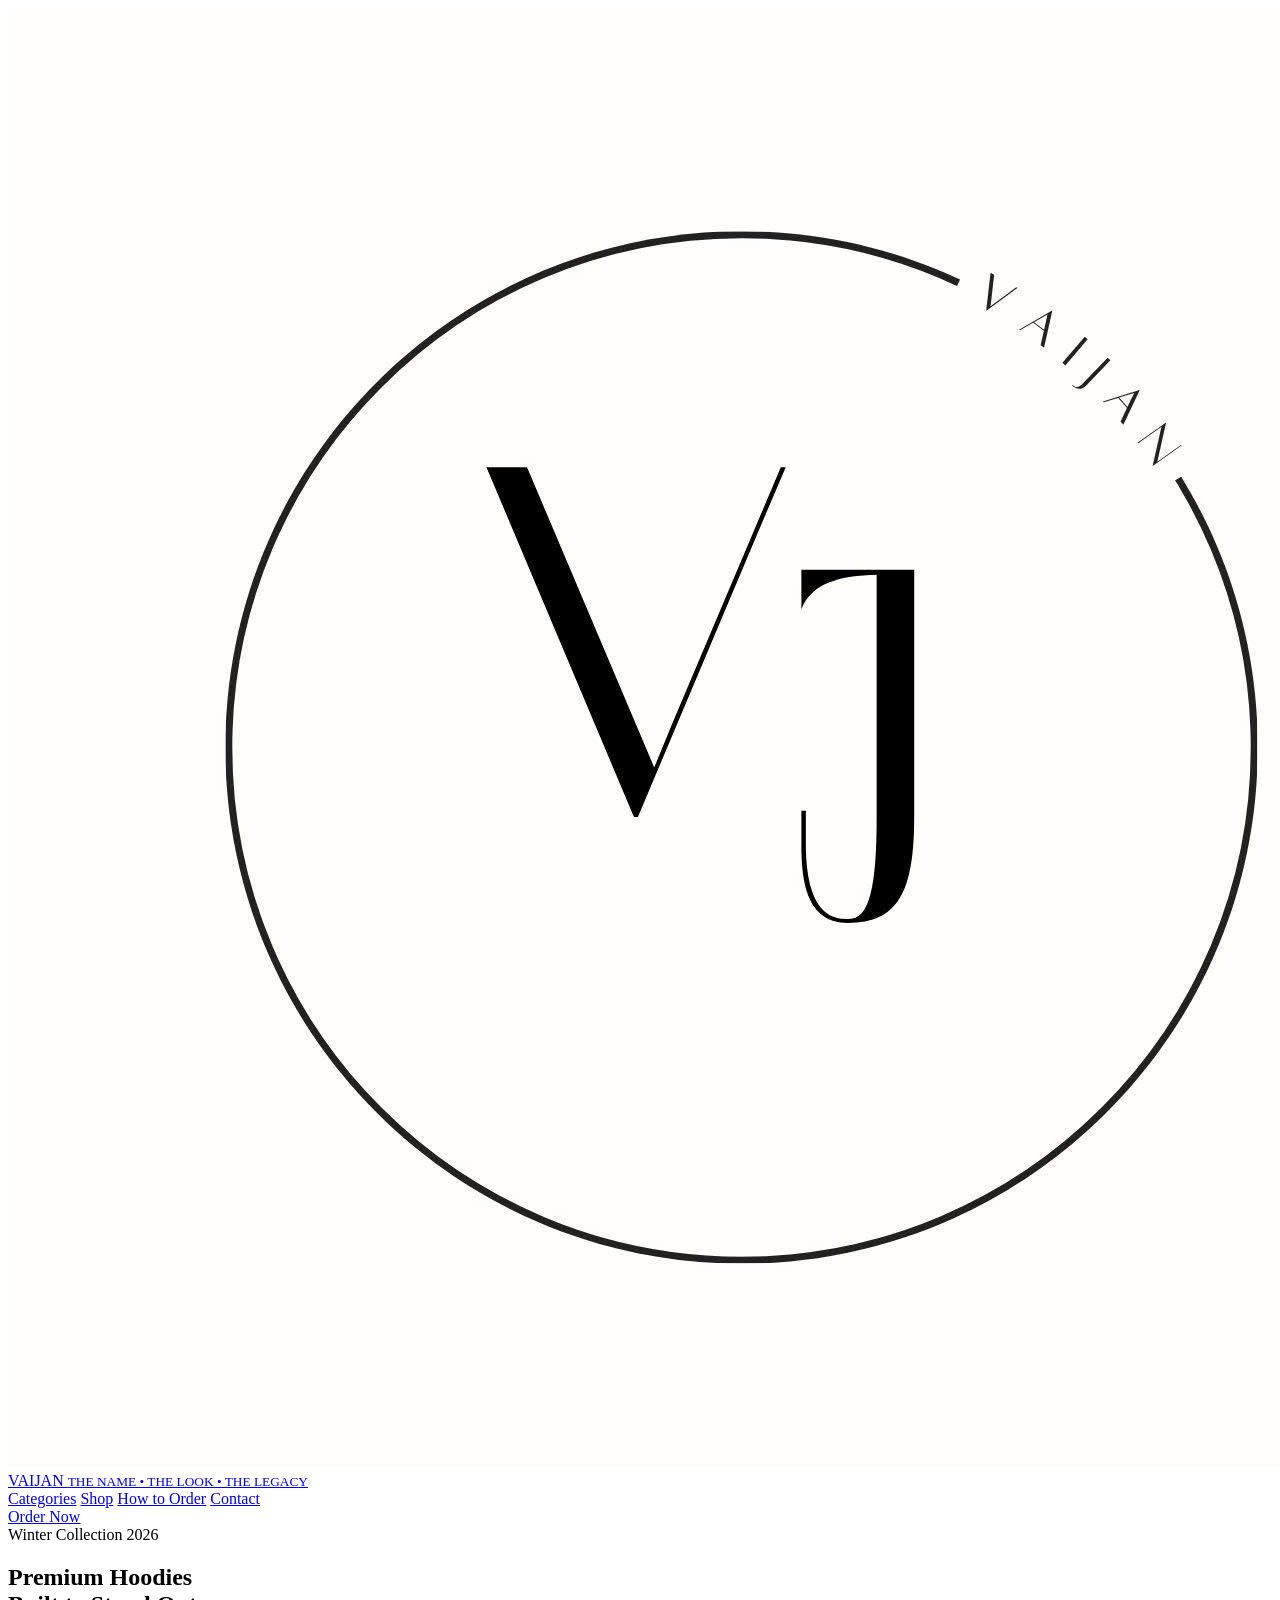
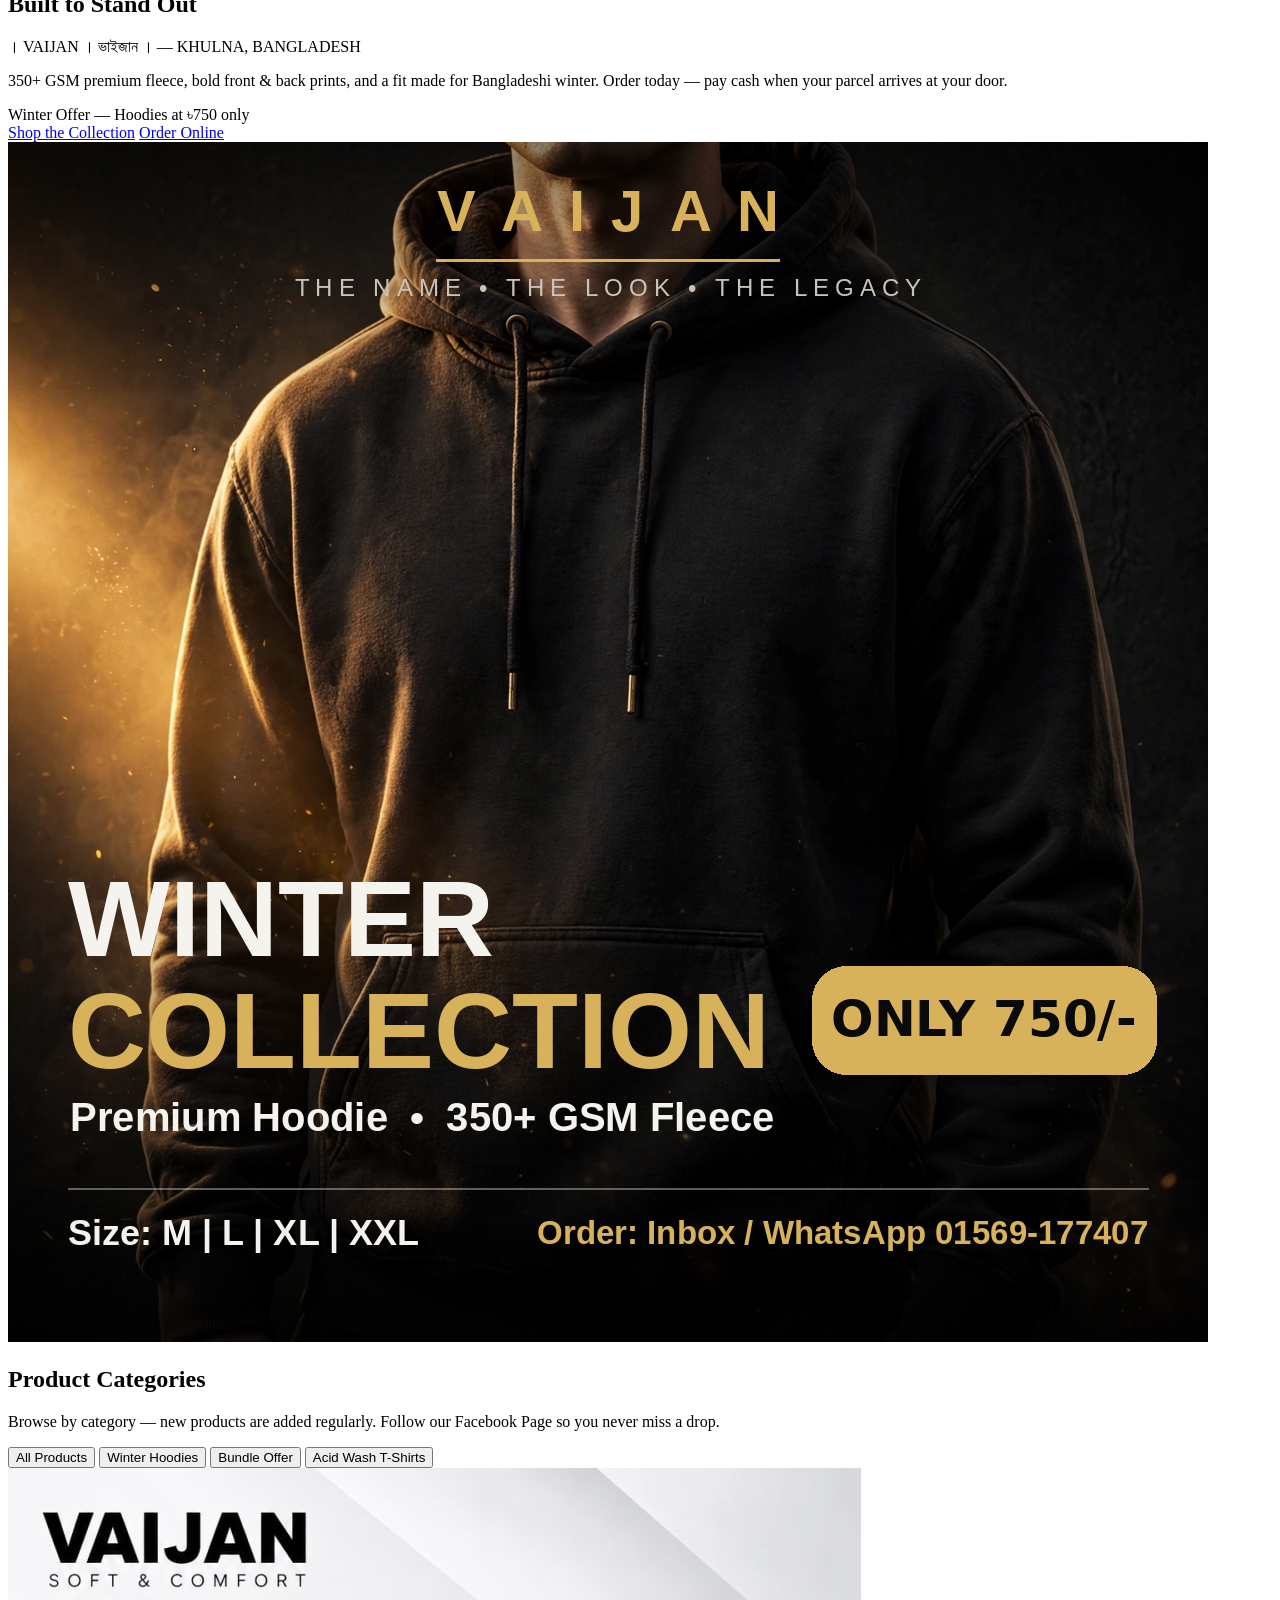
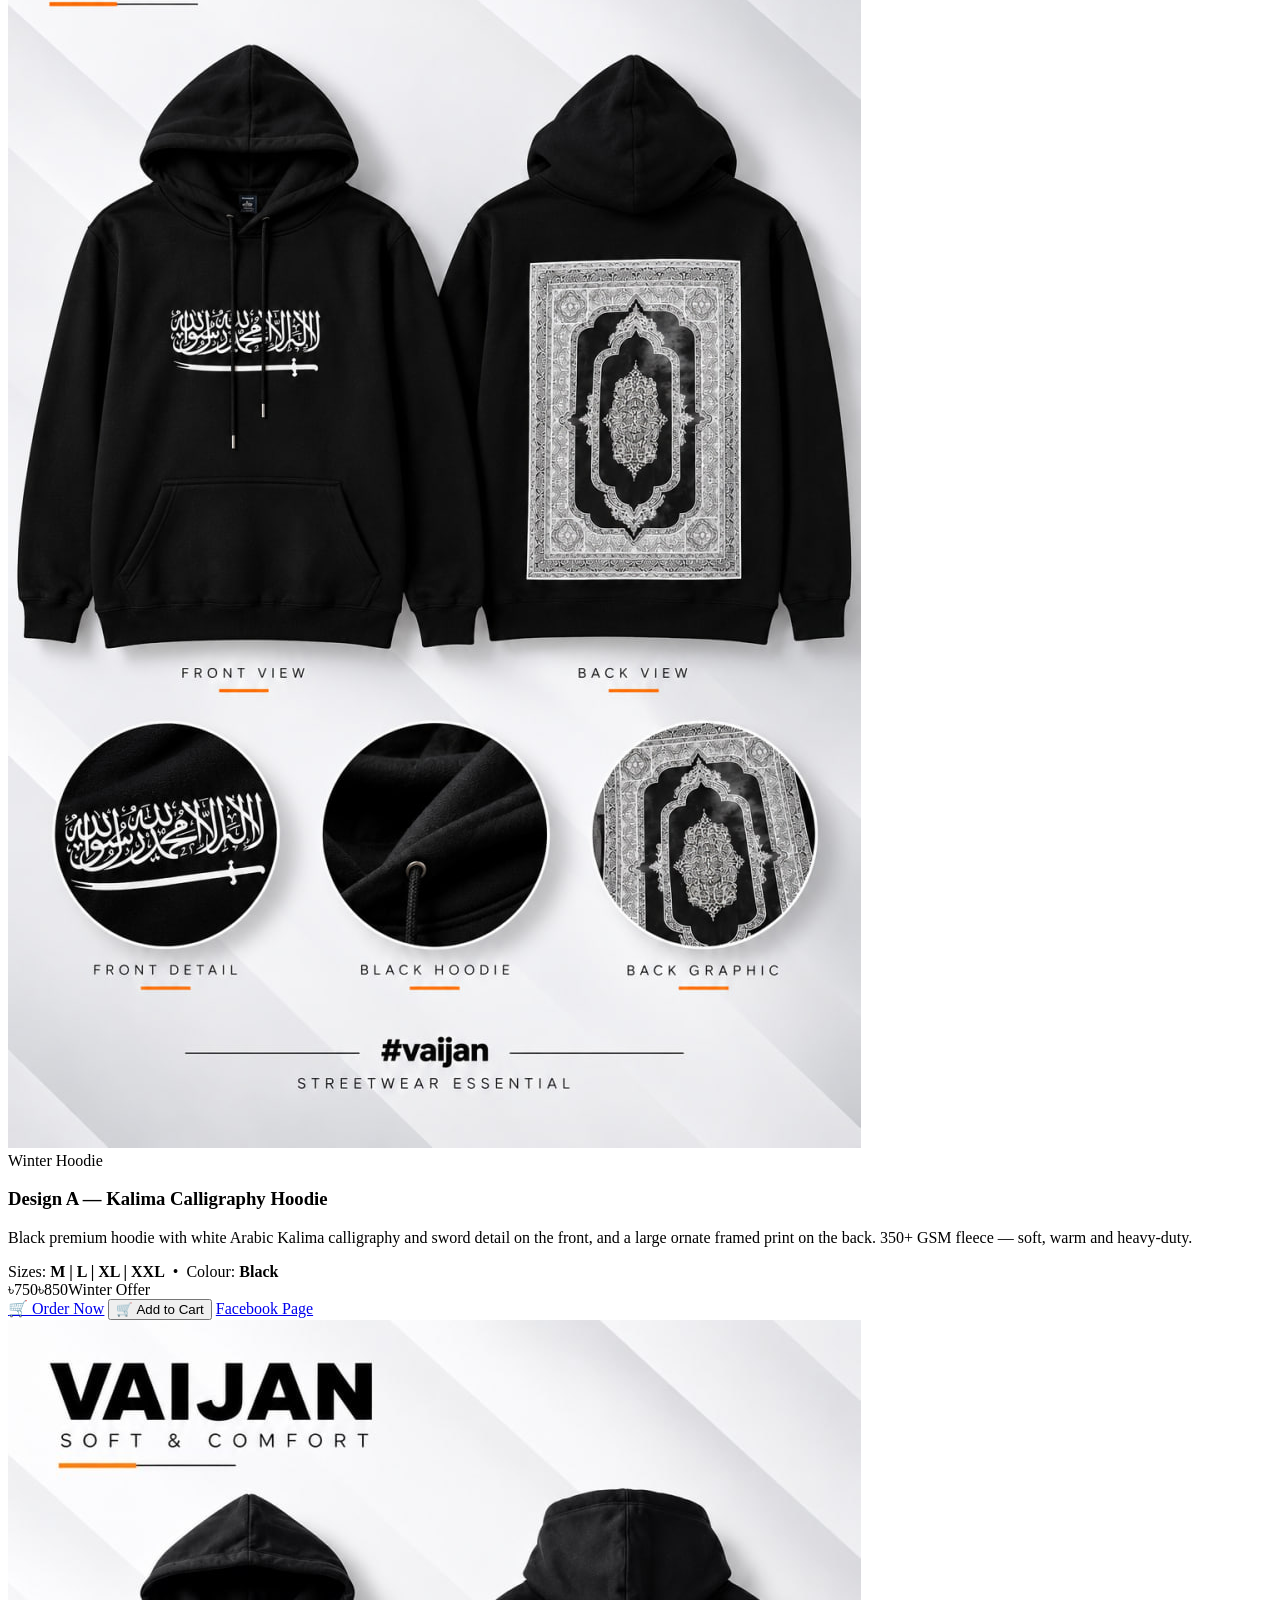
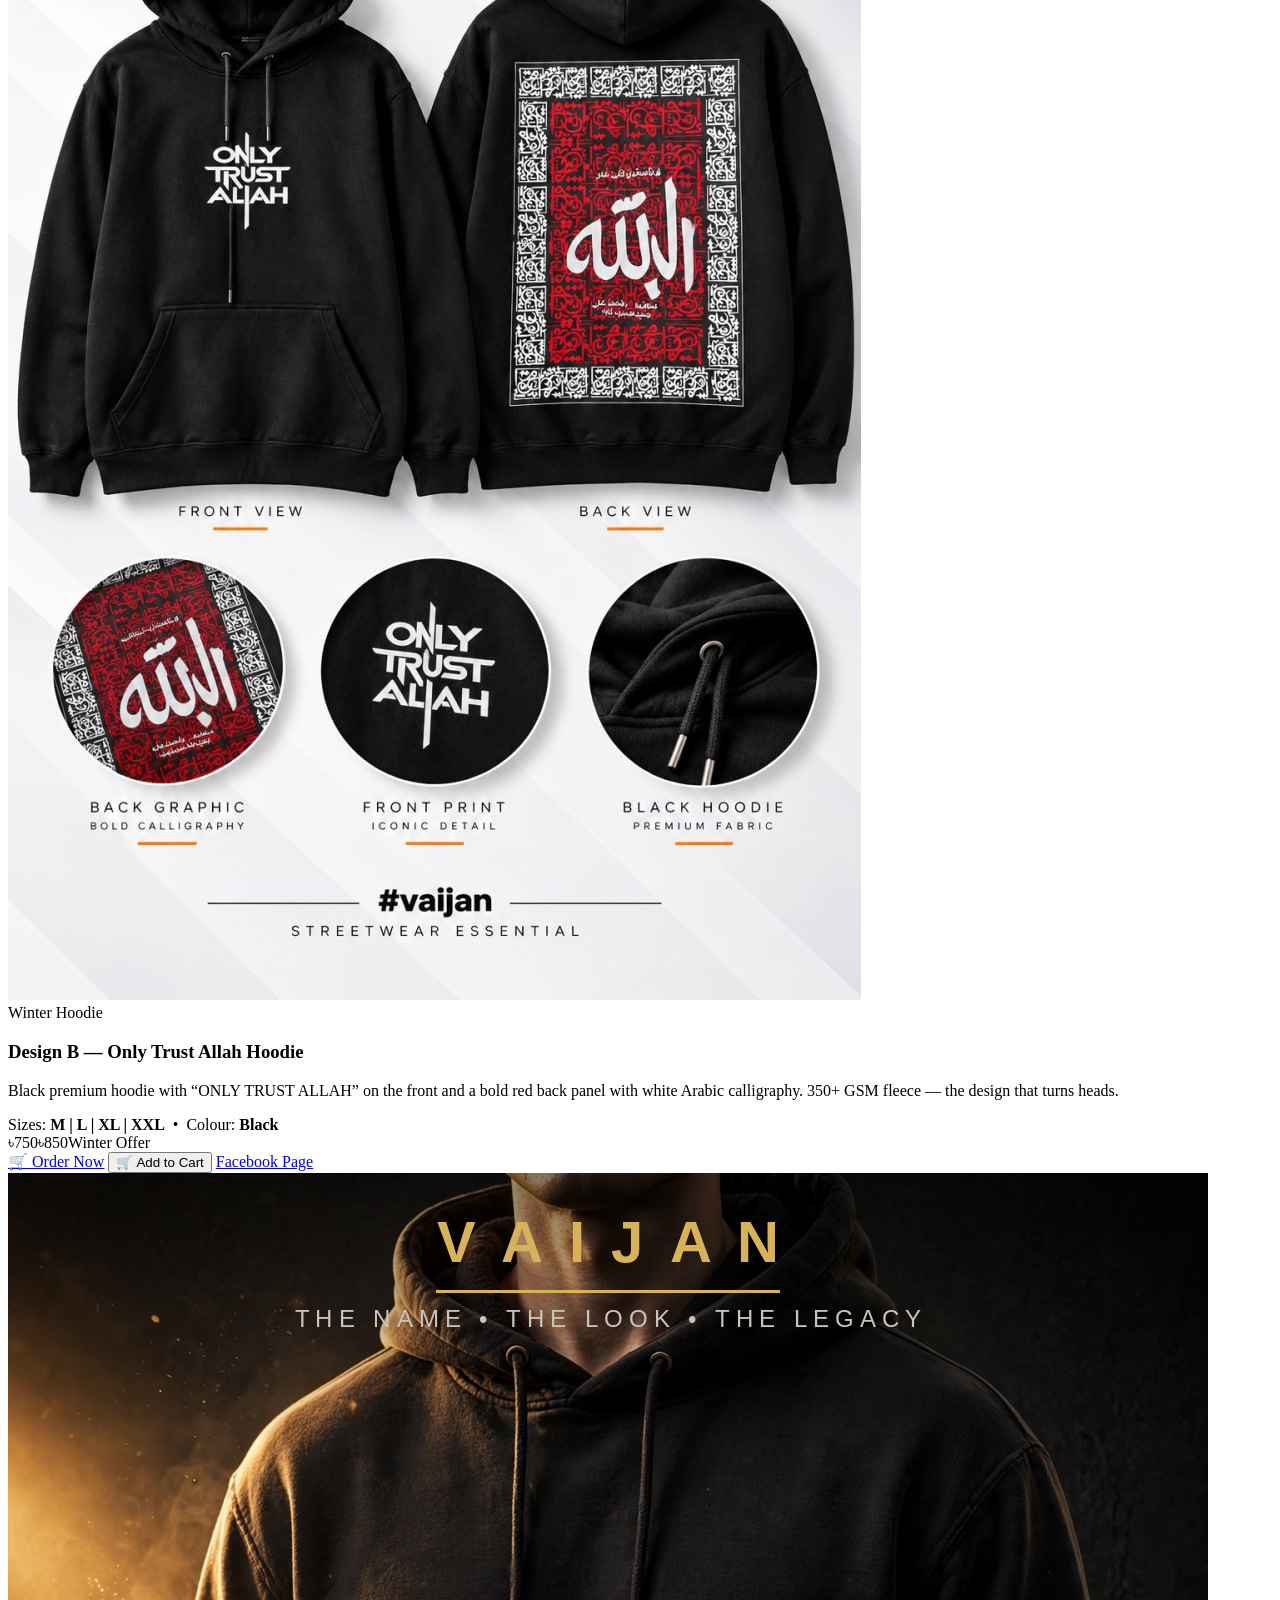
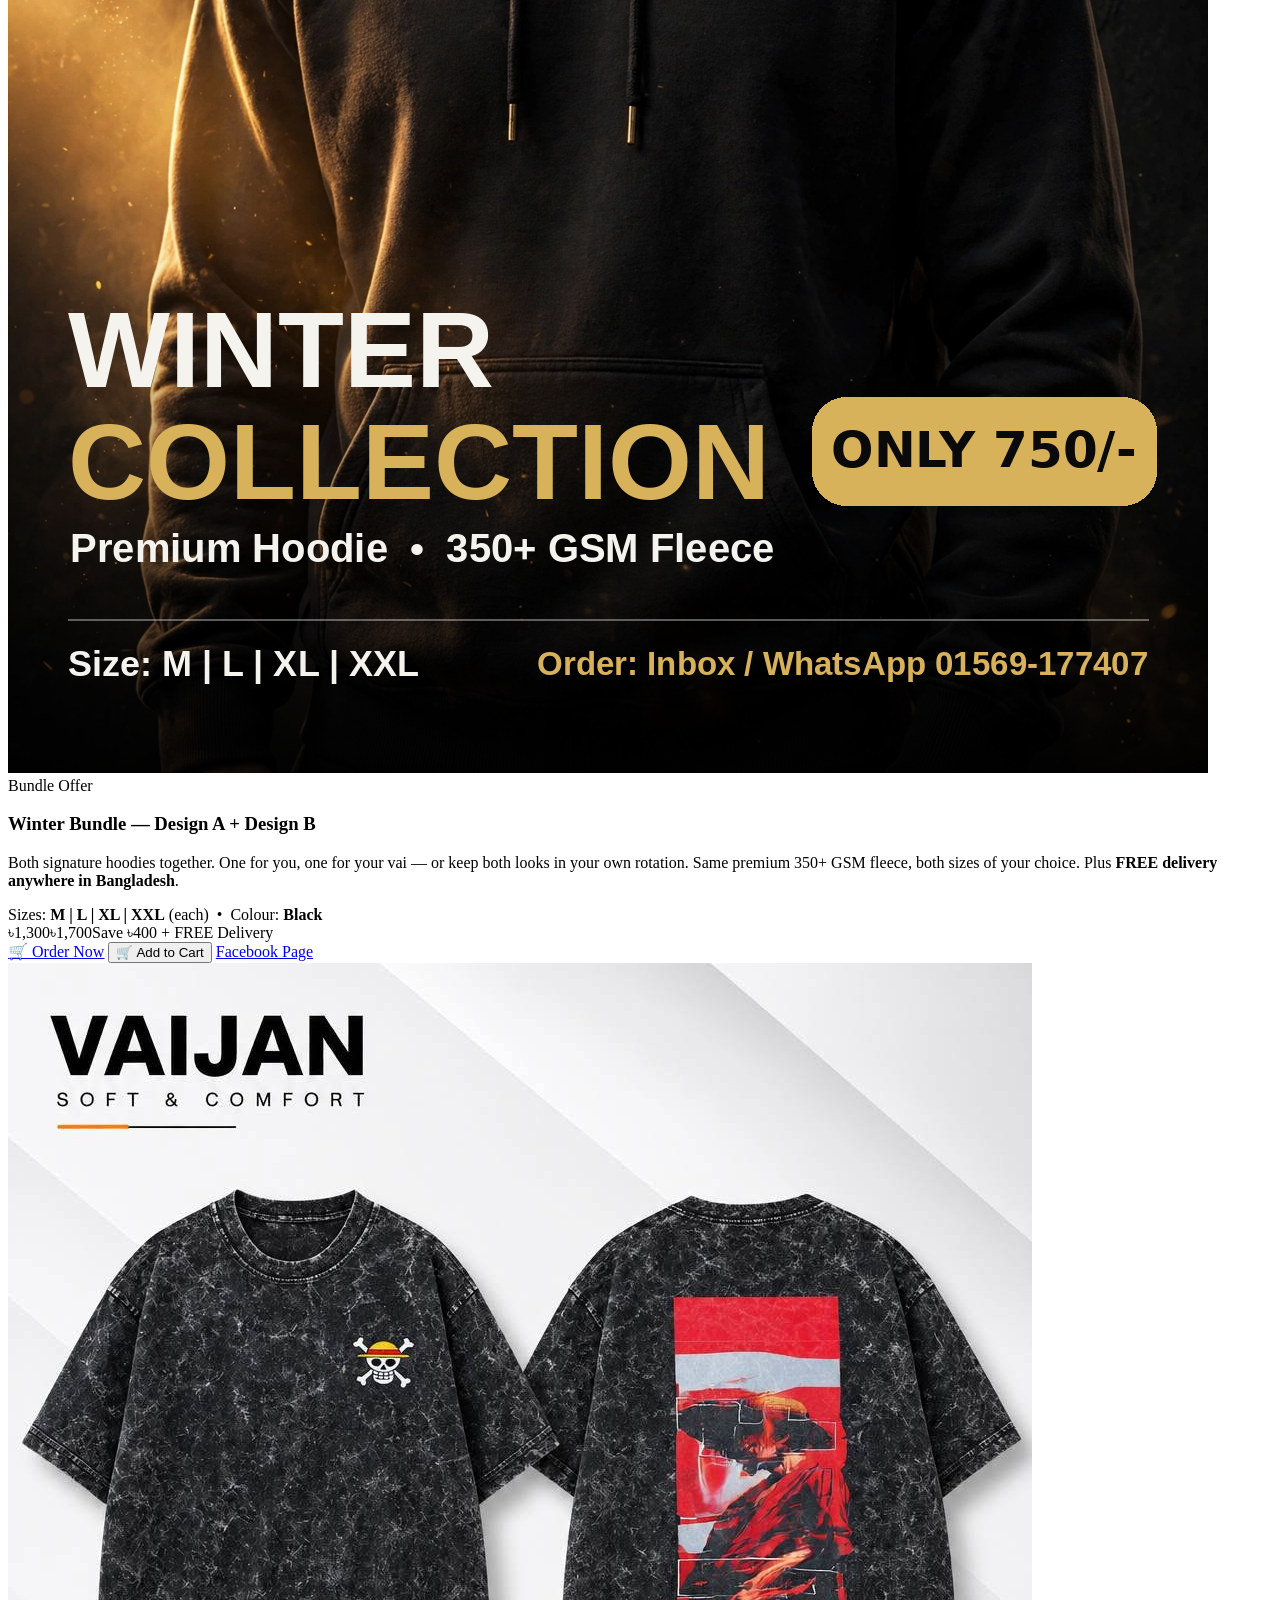
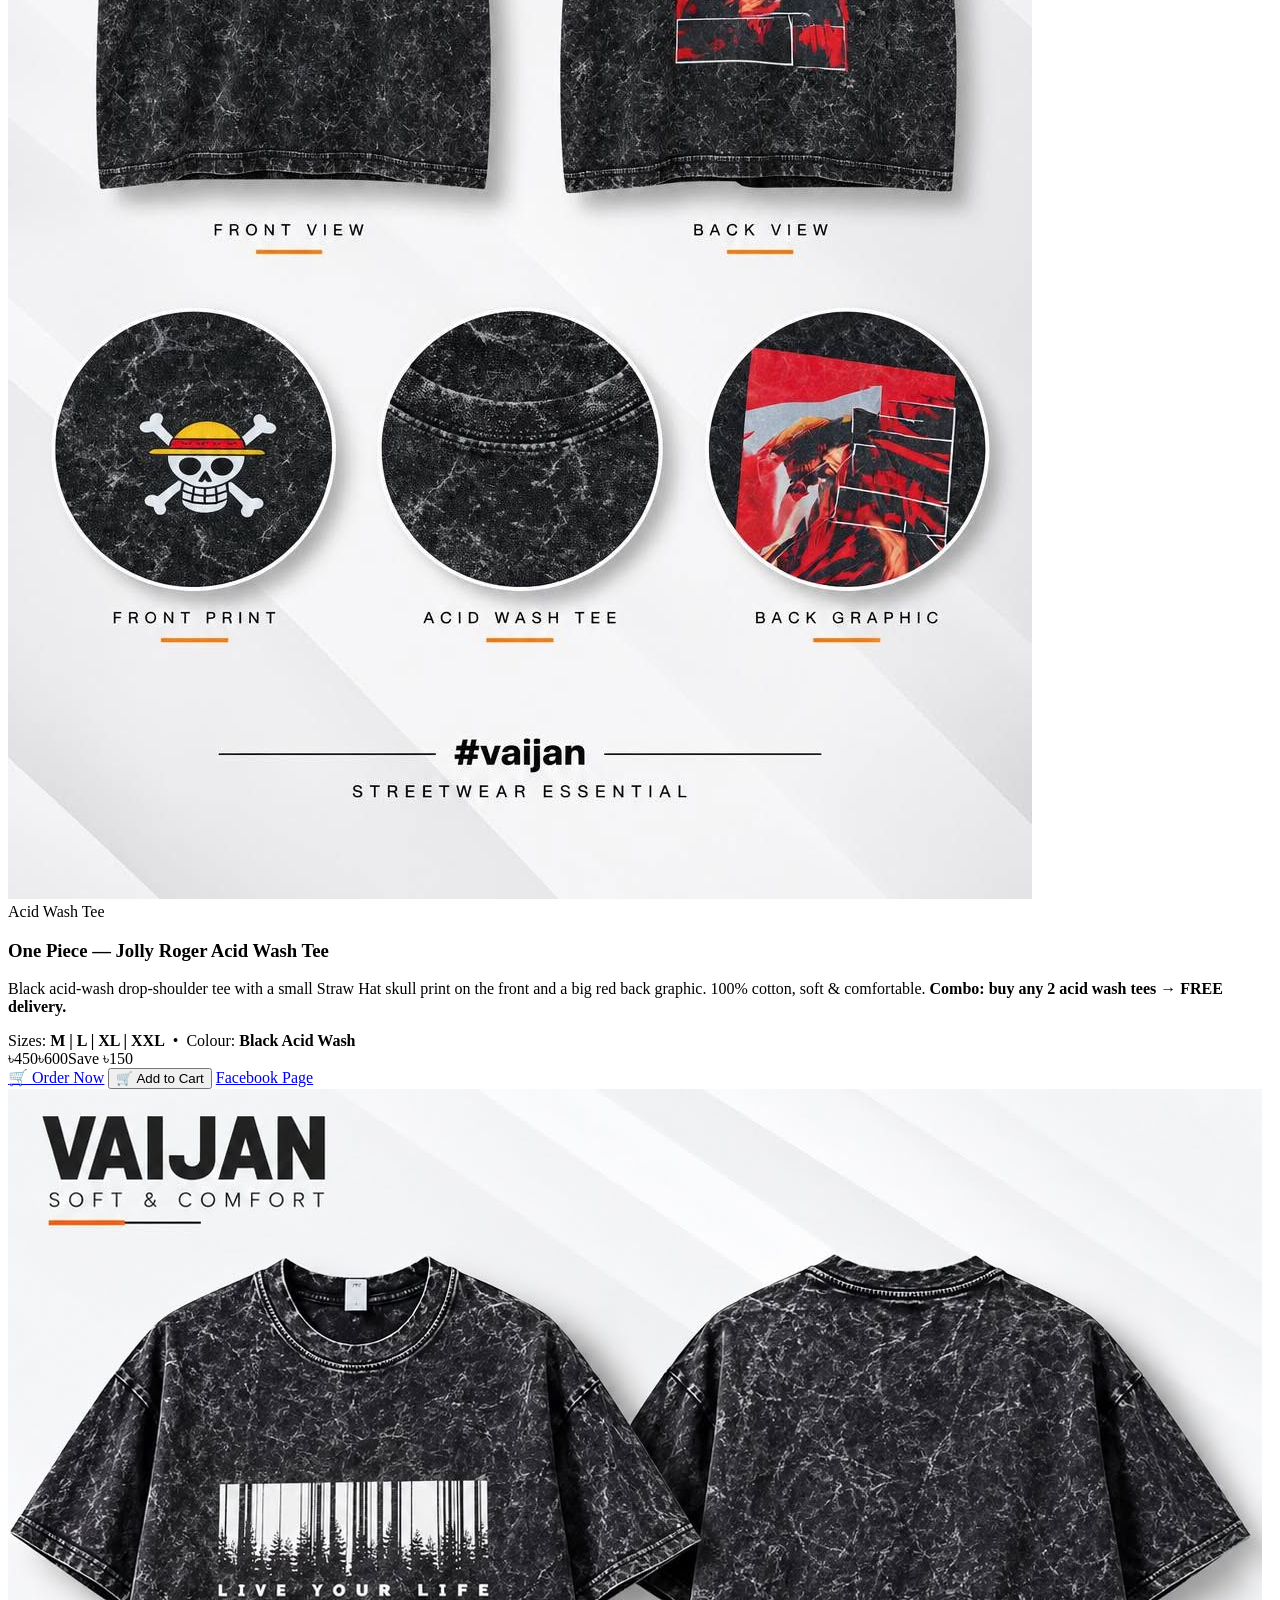
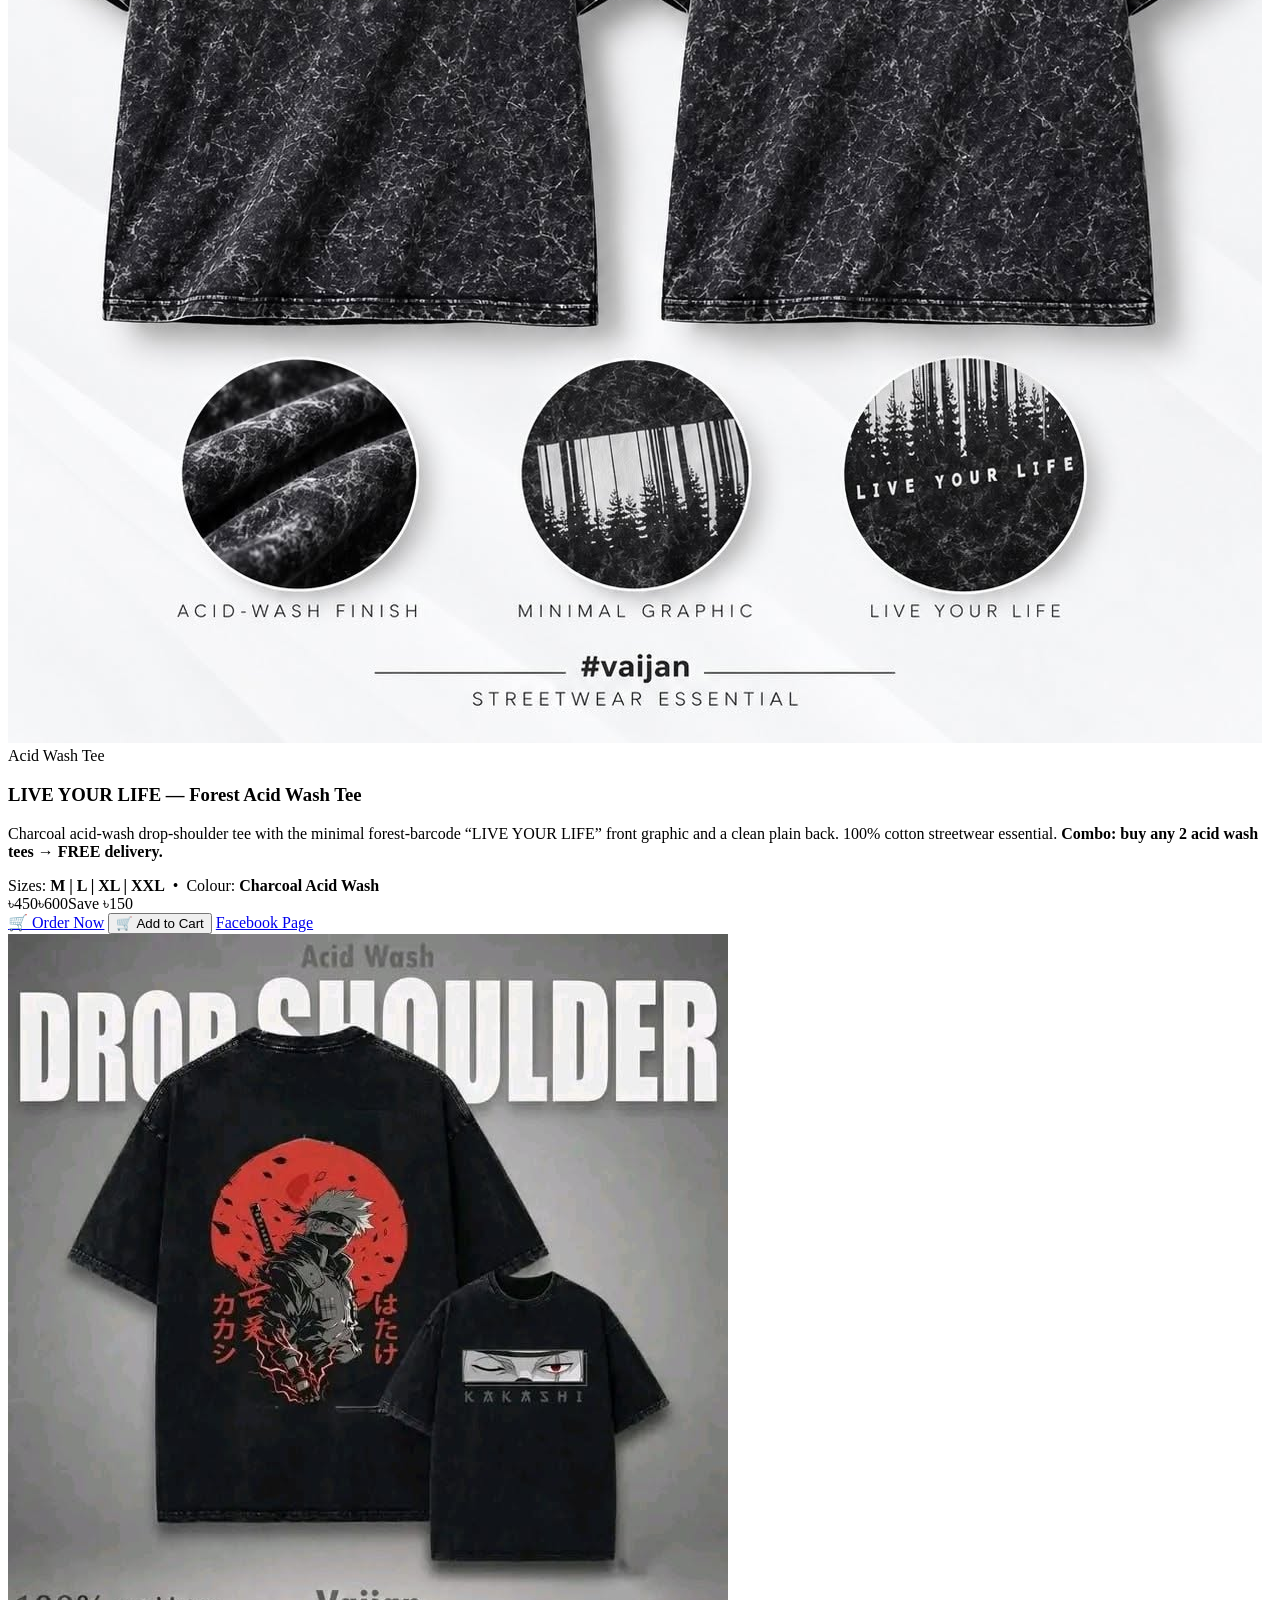
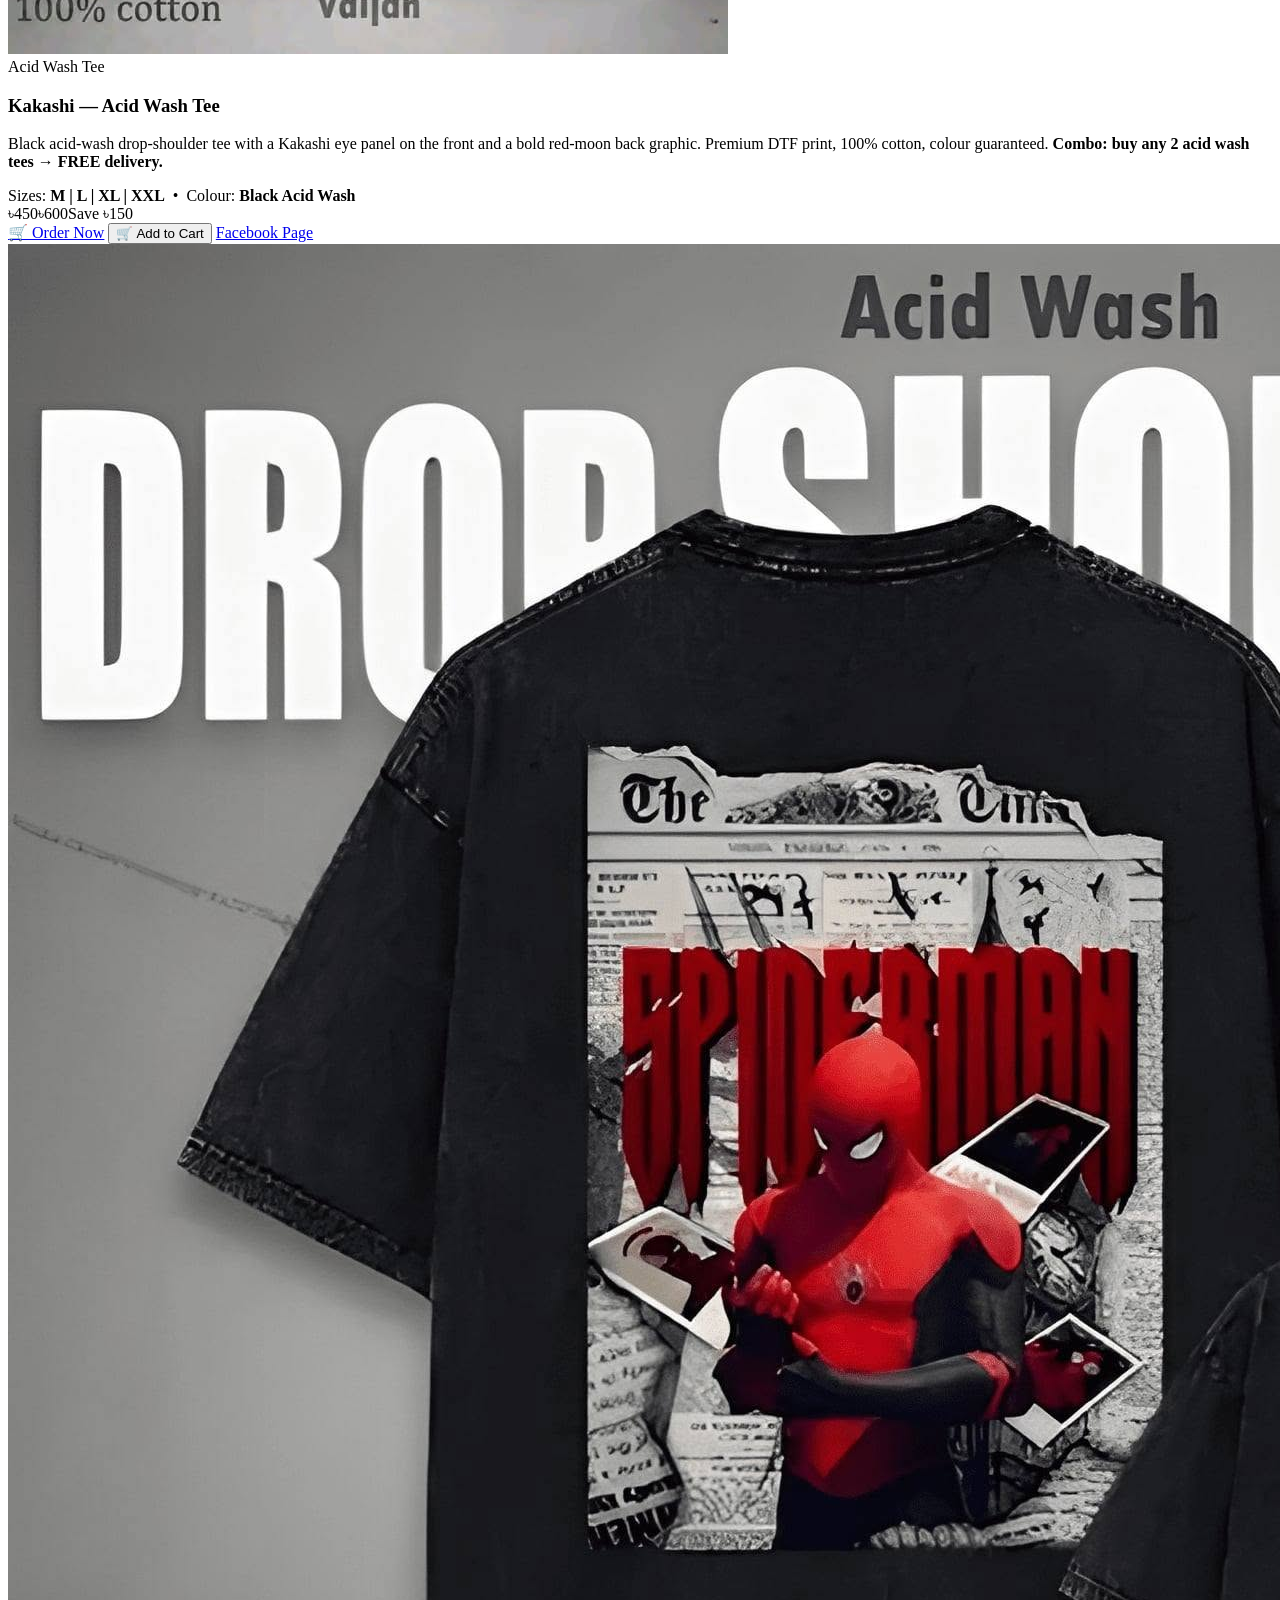
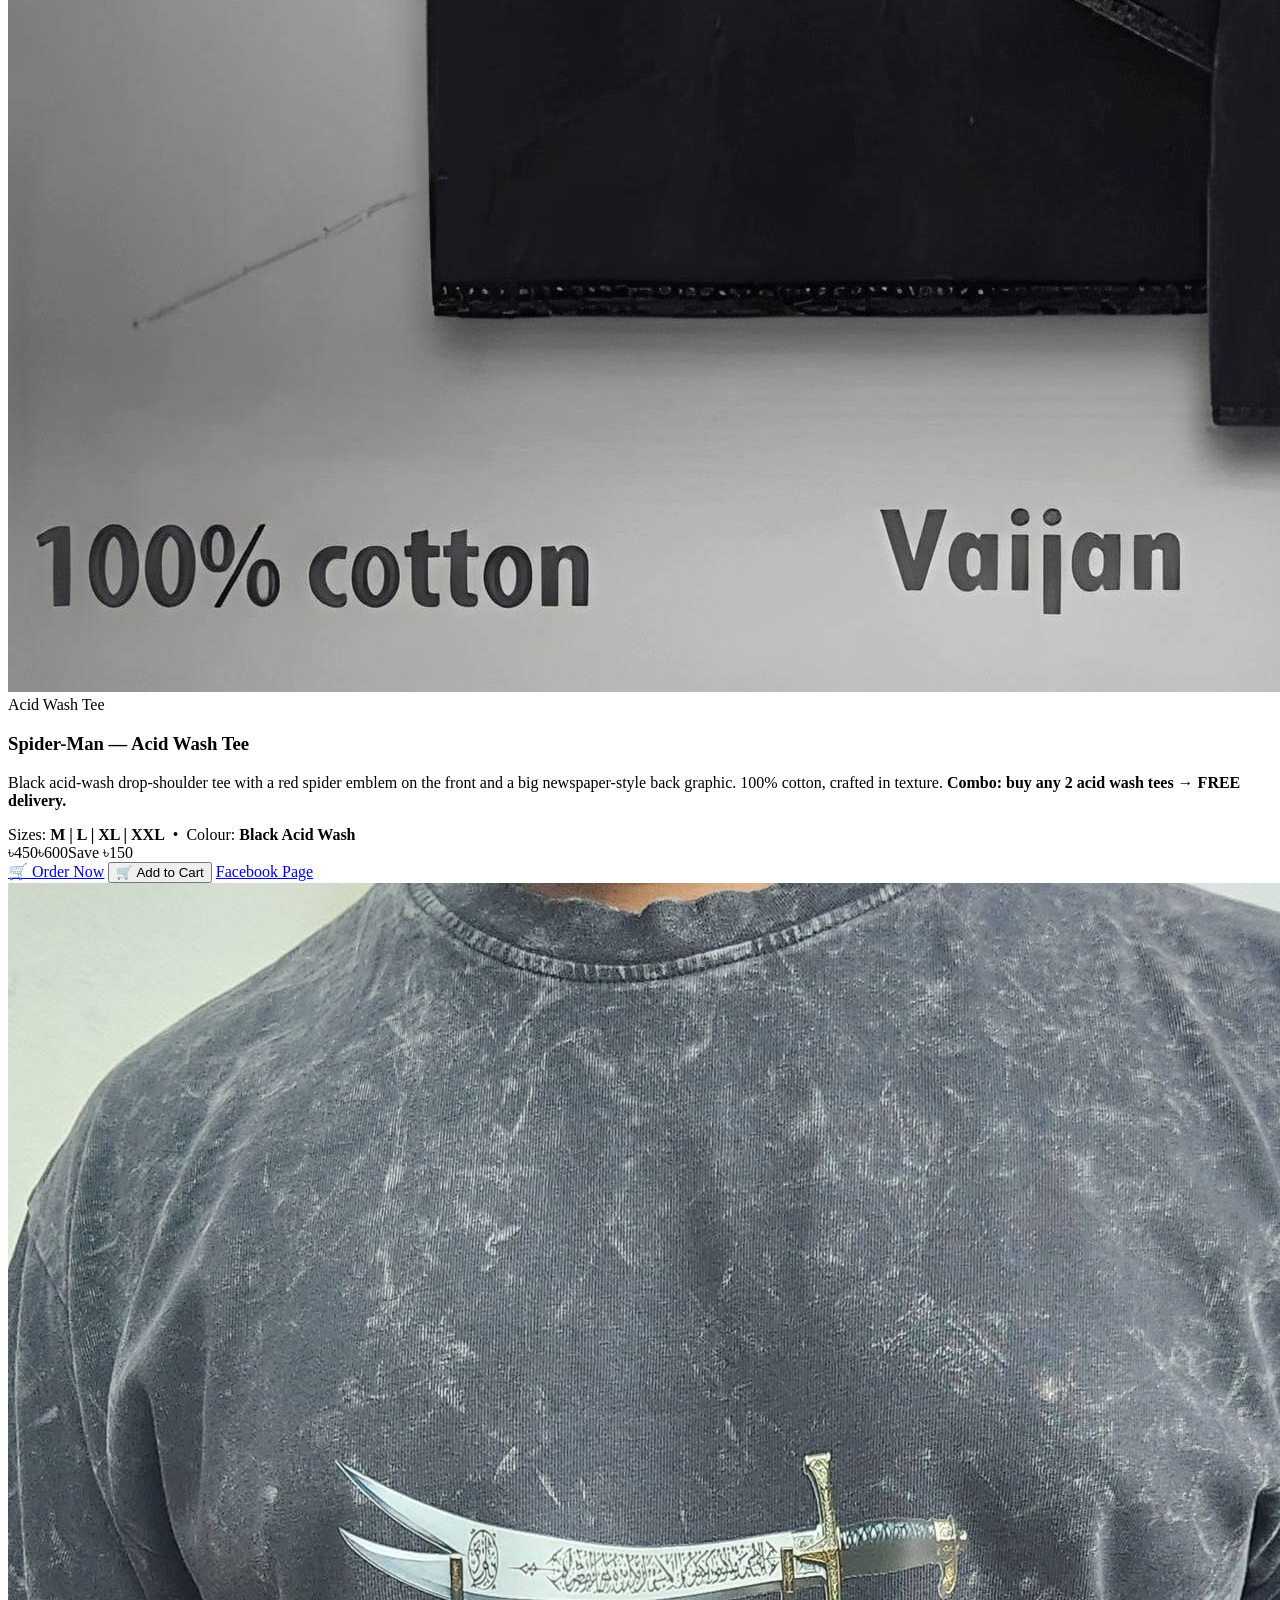
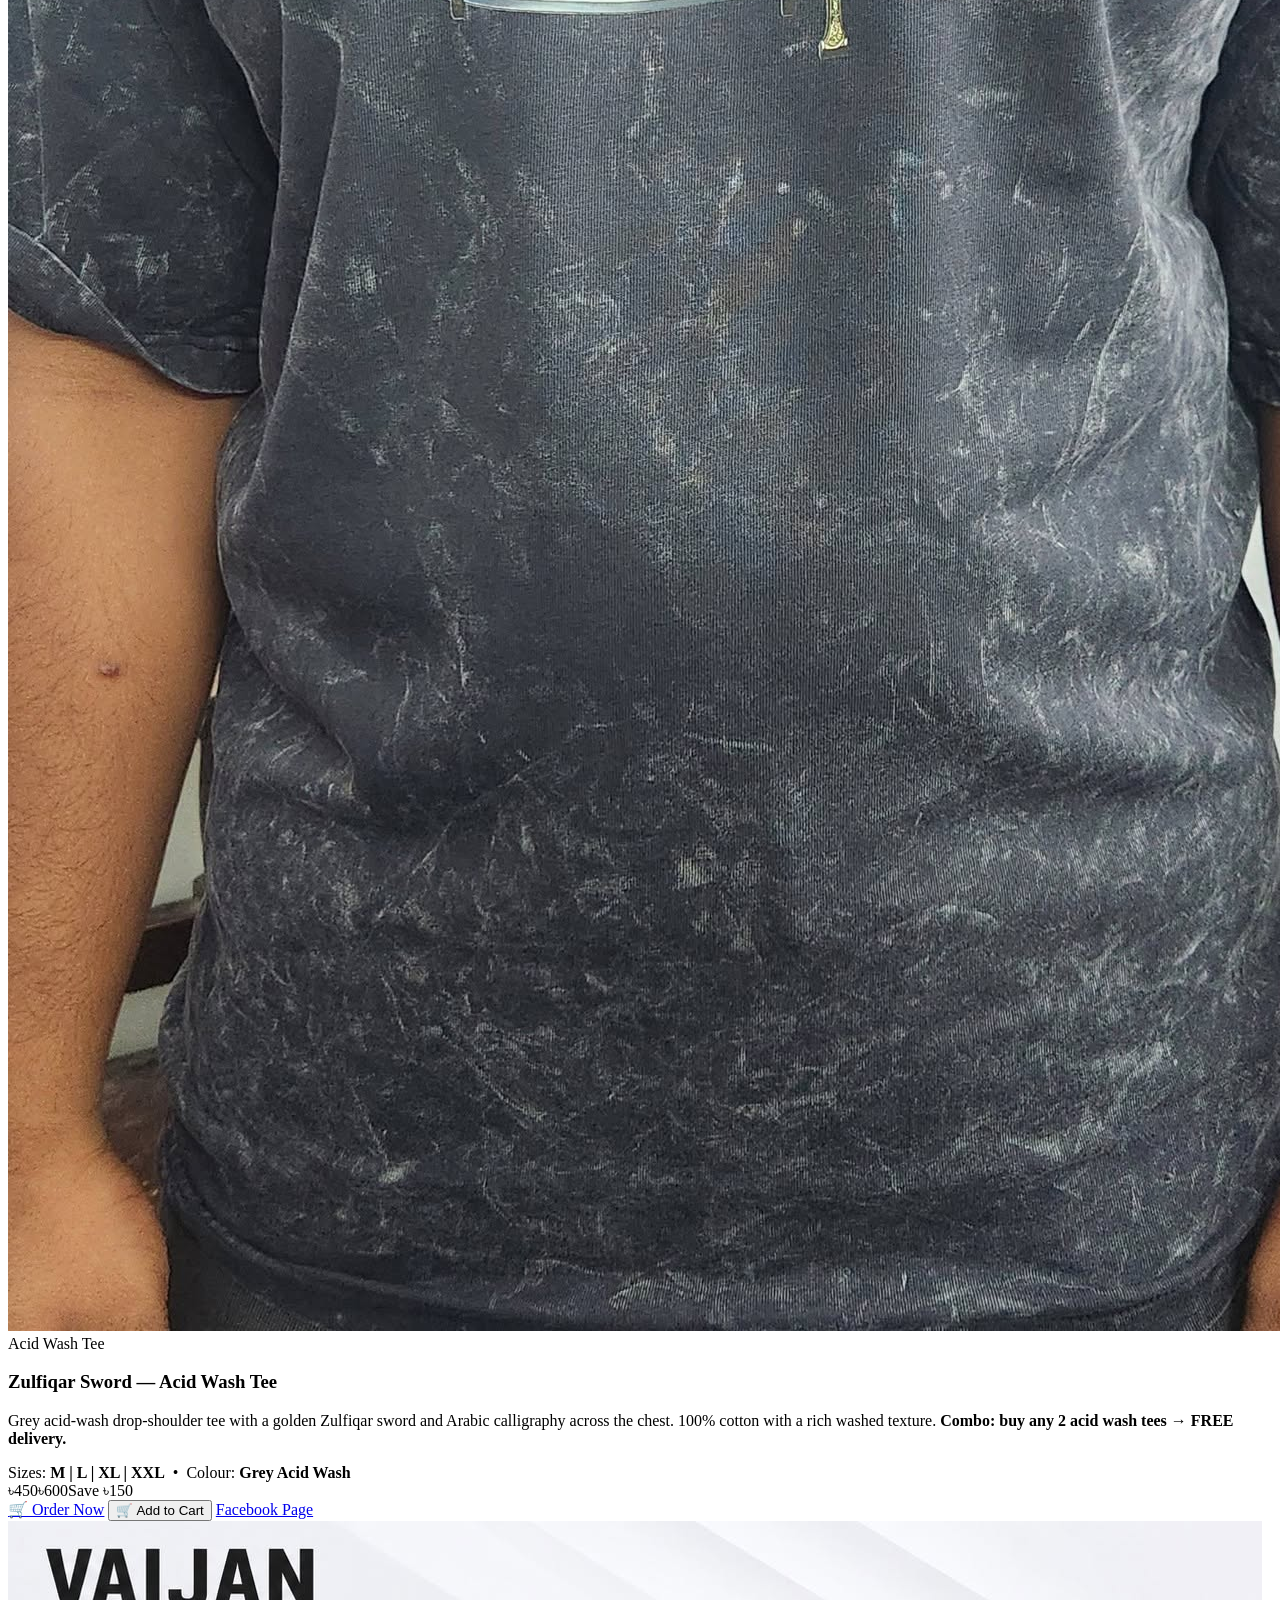
==== commit e84375be: "Rebuild v2: Tailwind + SCSS + GSAP, fully responsive" ====
--- a/index.html
+++ b/index.html
@@ -4,383 +4,272 @@
 <meta charset="UTF-8">
 <meta name="viewport" content="width=device-width, initial-scale=1.0">
 <title>VAIJAN | ভাইজান — Premium Clothing, Khulna</title>
-<meta name="description" content="VAIJAN — premium clothing brand from Khulna, Bangladesh. Winter Collection: premium 350+ GSM fleece hoodies. Cash on Delivery all over Bangladesh.">
+<meta name="description" content="VAIJAN — premium clothing brand from Khulna, Bangladesh. Winter Collection: premium 350+ GSM fleece hoodies & acid wash tees. Cash on Delivery all over Bangladesh.">
+<meta property="og:title" content="VAIJAN | ভাইজান — Premium Clothing, Khulna">
+<meta property="og:description" content="Premium hoodies ৳750 • Acid wash tees ৳450 • Bundle ৳1,300 with FREE delivery. Cash on Delivery, all Bangladesh.">
+<meta property="og:type" content="website">
+<meta property="og:image" content="images/winter-poster.png">
 <link rel="icon" type="image/jpeg" href="images/logo.jpg">
 <link rel="preconnect" href="https://fonts.googleapis.com">
+<link rel="preconnect" href="https://fonts.gstatic.com" crossorigin>
 <link href="https://fonts.googleapis.com/css2?family=Cinzel:wght@500;700&family=Manrope:wght@400;600;700;800&display=swap" rel="stylesheet">
-<style>
-  :root{
-    --bg:#0a0a0b; --panel:#141416; --panel2:#1a1a1d; --gold:#c9a86a; --gold2:#e6cd8f;
-    --text:#f4efe6; --muted:#b7b0a0; --line:#2a2a2e; --red:#8e1f2f;
-  }
-  *{margin:0;padding:0;box-sizing:border-box}
-  html{scroll-behavior:smooth}
-  body{background:var(--bg);color:var(--text);font-family:'Manrope',system-ui,sans-serif;line-height:1.55}
-  a{color:inherit;text-decoration:none}
-  img{display:block;max-width:100%}
-  .wrap{max-width:1160px;margin:0 auto;padding:0 20px}
-  /* Header */
-  header{position:sticky;top:0;z-index:50;background:rgba(10,10,11,.92);backdrop-filter:blur(8px);border-bottom:1px solid var(--line)}
-  .nav{display:flex;align-items:center;justify-content:space-between;padding:14px 0;gap:16px}
-  .logo{font-family:'Cinzel',serif;font-size:30px;font-weight:700;letter-spacing:10px;color:var(--gold)}
-  .logo small{display:block;font-family:'Manrope',sans-serif;font-size:10px;letter-spacing:4px;color:var(--muted);font-weight:600;margin-top:2px}
-  .brand{display:flex;align-items:center;gap:12px}
-  .brand img{width:46px;height:46px;border-radius:50%;border:2px solid var(--gold);object-fit:cover;background:#fff}
-  .brand span{display:inline-block}
-  .links{display:flex;gap:26px;font-size:14px;font-weight:600;color:var(--muted)}
-  .links a:hover{color:var(--gold2)}
-  .btn{display:inline-block;padding:11px 22px;border-radius:999px;font-weight:800;font-size:14px;border:1px solid var(--gold);transition:.2s}
-  .btn-gold{background:linear-gradient(180deg,var(--gold2),var(--gold));color:#171204}
-  .btn-gold:hover{filter:brightness(1.08)}
-  .btn-ghost{color:var(--gold2);background:transparent}
-  .btn-ghost:hover{background:rgba(201,168,106,.12)}
-  .btn-wa{background:#1faa55;color:#fff;border-color:#1faa55}
-  .btn-wa:hover{filter:brightness(1.08)}
-  /* Hero */
-  .hero{border-bottom:1px solid var(--line);background:radial-gradient(900px 420px at 15% 0%,rgba(201,168,106,.16),transparent 60%),radial-gradient(700px 380px at 90% 20%,rgba(201,168,106,.08),transparent 60%)}
-  .hero-in{display:grid;grid-template-columns:1.05fr .95fr;gap:36px;align-items:center;padding:52px 0}
-  .kicker{letter-spacing:5px;font-size:12px;color:var(--gold2);font-weight:800;text-transform:uppercase}
-  h1{font-size:52px;line-height:1.05;font-weight:800;margin:14px 0 6px}
-  h1 .gold{color:var(--gold)}
-  .tagline{letter-spacing:4px;color:var(--muted);font-size:13px;font-weight:700;margin-bottom:18px}
-  .hero p.lead{color:var(--muted);max-width:52ch}
-  .hero-cta{display:flex;gap:12px;flex-wrap:wrap;margin-top:24px}
-  .pill{display:inline-block;background:var(--gold);color:#171204;font-weight:800;border-radius:999px;padding:6px 16px;font-size:14px;margin-top:18px}
-  .hero img{border-radius:18px;border:1px solid var(--line);box-shadow:0 24px 60px rgba(0,0,0,.55)}
-  /* Sections */
-  section{padding:56px 0}
-  h2{font-size:30px;font-weight:800;margin-bottom:8px}
-  h2 .gold{color:var(--gold)}
-  .sub{color:var(--muted);margin-bottom:26px}
-  /* Categories */
-  .chips{display:flex;gap:10px;flex-wrap:wrap;margin-bottom:28px}
-  .chip{padding:9px 18px;border-radius:999px;border:1px solid var(--line);background:var(--panel);color:var(--muted);font-weight:700;font-size:14px;cursor:pointer}
-  .chip.active{border-color:var(--gold);color:#171204;background:linear-gradient(180deg,var(--gold2),var(--gold))}
-  .chip.soon{opacity:.55;cursor:default}
-  /* Products */
-  .grid{display:grid;grid-template-columns:repeat(3,1fr);gap:22px}
-  .card{background:var(--panel);border:1px solid var(--line);border-radius:18px;overflow:hidden;display:flex;flex-direction:column}
-  .card .ph{background:#fff}
-  .card .ph img{width:100%;height:340px;object-fit:cover;object-position:top}
-  .card .bd{padding:20px;display:flex;flex-direction:column;gap:10px;flex:1}
-  .badge{align-self:flex-start;font-size:11px;font-weight:800;letter-spacing:2px;color:var(--gold2);border:1px solid var(--gold);border-radius:999px;padding:4px 10px;text-transform:uppercase}
-  .badge.red{color:#ffb3ba;border-color:var(--red)}
-  .card h3{font-size:20px;font-weight:800}
-  .card p{color:var(--muted);font-size:14px;flex:1}
-  .sizes{font-size:13px;color:var(--muted)}
-  .sizes b{color:var(--text)}
-  .price{display:flex;align-items:baseline;gap:10px}
-  .price .now{font-size:26px;font-weight:800;color:var(--gold2)}
-  .price .was{color:var(--muted);text-decoration:line-through;font-size:16px}
-  .price .save{font-size:12px;font-weight:800;color:#7ee2a0}
-  .card .row{display:flex;gap:10px;flex-wrap:wrap}
-  .card .row .btn{flex:1;text-align:center;padding:11px 8px}
-  /* Info strip */
-  .strip{background:var(--panel);border-top:1px solid var(--line);border-bottom:1px solid var(--line)}
-  .strip .wrap{display:grid;grid-template-columns:repeat(4,1fr);gap:18px;padding-top:30px;padding-bottom:30px}
-  .feat{text-align:center;padding:8px}
-  .feat .ic{font-size:26px;margin-bottom:8px}
-  .feat b{display:block;font-size:15px}
-  .feat span{color:var(--muted);font-size:13px}
-  /* Steps */
-  .steps{display:grid;grid-template-columns:repeat(3,1fr);gap:22px}
-  .step{background:var(--panel);border:1px solid var(--line);border-radius:16px;padding:22px}
-  .step .n{font-family:'Cinzel',serif;font-size:26px;color:var(--gold);font-weight:700}
-  .step b{display:block;margin:8px 0 6px;font-size:16px}
-  .step p{color:var(--muted);font-size:14px}
-  .note{margin-top:22px;border:1px dashed var(--gold);border-radius:14px;padding:16px 18px;color:var(--muted);font-size:14px;background:rgba(201,168,106,.06)}
-  .note b{color:var(--gold2)}
-  /* Footer */
-  footer{border-top:1px solid var(--line);padding:38px 0 30px;color:var(--muted);font-size:14px}
-  .foot{display:flex;justify-content:space-between;gap:24px;flex-wrap:wrap}
-  footer .logo{font-size:24px}
-  footer a{color:var(--gold2)}
-  .copy{margin-top:22px;font-size:12px;color:#77705f}
-  /* Order form */
-  .formbox{background:var(--panel);border:1px solid var(--line);border-radius:18px;padding:26px}
-  .fgrid{display:grid;grid-template-columns:1fr 1fr;gap:16px}
-  .fgrid .full{grid-column:1/-1}
-  label{display:block;font-size:13px;font-weight:700;color:var(--muted);margin-bottom:6px}
-  input,select,textarea{width:100%;background:var(--panel2);border:1px solid var(--line);border-radius:10px;color:var(--text);padding:12px 14px;font-family:inherit;font-size:15px}
-  input:focus,select:focus,textarea:focus{outline:none;border-color:var(--gold)}
-  .totbox{margin-top:18px;border:1px dashed var(--gold);border-radius:14px;padding:16px 18px;background:rgba(201,168,106,.06)}
-  .totbox .trow{display:flex;justify-content:space-between;font-size:15px;color:var(--muted);padding:3px 0}
-  .totbox .trow.grand{font-size:19px;color:var(--text);font-weight:800;border-top:1px solid var(--line);margin-top:8px;padding-top:10px}
-  .totbox .trow.grand span:last-child{color:var(--gold2)}
-  .err{display:none;color:#ff9aa4;font-size:14px;font-weight:700;margin-top:12px}
-  .formlink{display:inline-block;margin-top:4px;font-size:13px;font-weight:700;color:var(--gold2)}
-  .formlink:hover{text-decoration:underline}
-  .done{display:none;text-align:center;padding:10px 0}
-  .done .tick{font-size:44px}
-  .done h3{font-size:22px;margin:8px 0}
-  .done p{color:var(--muted);font-size:14px}
-  .done img{margin:18px auto;border-radius:14px;border:1px solid var(--line);max-width:440px;width:100%}
-  @media (max-width:900px){
-    .fgrid{grid-template-columns:1fr}
-    .hero-in{grid-template-columns:1fr}
-    .grid{grid-template-columns:1fr}
-    .strip .wrap{grid-template-columns:repeat(2,1fr)}
-    .steps{grid-template-columns:1fr}
-    h1{font-size:38px}
-    .links{display:none}
-  }
-  /* ==== cart ==== */
-  #cartFab{position:fixed;right:18px;bottom:18px;z-index:60;background:linear-gradient(180deg,var(--gold2),var(--gold));color:#171204;border:none;border-radius:999px;padding:13px 22px;font-weight:800;font-size:15px;cursor:pointer;box-shadow:0 8px 24px rgba(0,0,0,.55);font-family:inherit;display:none}
-  #cartToast{position:fixed;left:50%;bottom:24px;transform:translateX(-50%) translateY(20px);z-index:61;background:#1d2b1d;color:#b9e6b9;border:1px solid #3f7a3f;padding:10px 20px;border-radius:999px;font-size:14px;font-weight:700;opacity:0;pointer-events:none;transition:.25s}
-  #cartToast.show{opacity:1;transform:translateX(-50%) translateY(0)}
-  .crow{display:flex;align-items:center;gap:12px;flex-wrap:wrap;padding:10px 0;border-top:1px solid #26262a}
-  .crow .cinfo{flex:1 1 200px}.crow .cinfo b{display:block;font-size:14.5px}.crow .cinfo span{font-size:12.5px;color:#b7b0a0}
-  .crow select{background:var(--panel2);color:var(--text);border:1px solid #333;border-radius:8px;padding:5px 7px;font-family:inherit}
-  .crow .cqty{display:flex;align-items:center;gap:8px}
-  .crow .cqty button,.crow .crm{background:var(--panel2);color:var(--gold2);border:1px solid #3a3a3f;border-radius:8px;width:28px;height:28px;cursor:pointer;font-size:15px;line-height:1}
-  .crow .cline{font-weight:800;min-width:64px;text-align:right}
-</style>
+<link rel="stylesheet" href="assets/css/tailwind.css">
+<link rel="stylesheet" href="assets/css/custom.css">
 </head>
-<body>
-
-<header>
-  <div class="wrap nav">
-    <a class="logo brand" href="#top"><img src="images/logo.jpg" alt="Vaijan logo"><span>VAIJAN<small>THE NAME • THE LOOK • THE LEGACY</small></span></a>
-    <nav class="links">
-      <a href="#categories">Categories</a>
-      <a href="#shop">Shop</a>
-      <a href="#order">How to Order</a>
-      <a href="#contact">Contact</a>
+<body class="bg-ink text-cream font-sans antialiased">
+
+<!-- ================= Header ================= -->
+<header class="sticky top-0 z-50 border-b border-line bg-ink/90 backdrop-blur-md">
+  <div class="mx-auto flex max-w-6xl items-center justify-between gap-4 px-5 py-3.5">
+    <a href="#top" class="flex items-center gap-3">
+      <img src="images/logo.jpg" alt="Vaijan logo" class="h-11 w-11 rounded-full border-2 border-gold bg-white object-cover">
+      <span class="font-display text-[26px] font-bold leading-none tracking-[0.35em] text-gold">VAIJAN
+        <small class="mt-1 block font-sans text-[9px] font-semibold tracking-[0.3em] text-muted">THE NAME • THE LOOK • THE LEGACY</small>
+      </span>
+    </a>
+    <nav class="hidden items-center gap-7 text-sm font-semibold text-muted lg:flex">
+      <a href="#categories" class="transition hover:text-goldlt">Categories</a>
+      <a href="#shop" class="transition hover:text-goldlt">Shop</a>
+      <a href="#order" class="transition hover:text-goldlt">How to Order</a>
+      <a href="#contact" class="transition hover:text-goldlt">Contact</a>
     </nav>
-    <a class="btn btn-gold" href="#orderform">Order Now</a>
+    <a href="#orderform" class="btn-gold-x">Order Now</a>
   </div>
 </header>
 
-<div class="hero" id="top">
-  <div class="wrap hero-in">
+<!-- ================= Hero ================= -->
+<section id="top" class="overflow-hidden">
+  <div class="mx-auto grid max-w-6xl items-center gap-10 px-5 pb-16 pt-12 lg:grid-cols-2 lg:pt-16">
     <div>
-      <div class="kicker">Winter Collection 2026</div>
-      <h1>Premium <span class="gold">Hoodies</span><br>Built to Stand Out</h1>
-      <div class="tagline">। VAIJAN । ভাইজান । — KHULNA, BANGLADESH</div>
-      <p class="lead">350+ GSM premium fleece, bold front &amp; back prints, and a fit made for Bangladeshi winter. Order today — pay cash when your parcel arrives at your door.</p>
-      <span class="pill">Winter Offer — Hoodies at ৳750 only</span>
-      <div class="hero-cta">
-        <a class="btn btn-gold" href="#shop">Shop the Collection</a>
-        <a class="btn btn-ghost" href="#orderform">Order Online</a>
+      <div data-anim="hero" class="text-xs font-extrabold uppercase tracking-[0.35em] text-goldlt">Winter Collection 2026</div>
+      <h1 data-anim="hero" class="mt-4 text-4xl font-extrabold leading-[1.08] sm:text-5xl xl:text-6xl">Premium <span class="text-gold">Hoodies</span><br>Built to Stand Out</h1>
+      <div data-anim="hero" class="mt-4 font-semibold tracking-wide text-muted">। VAIJAN । ভাইজান । — KHULNA, BANGLADESH</div>
+      <p data-anim="hero" class="mt-4 max-w-lg text-[15.5px] leading-relaxed text-muted">350+ GSM premium fleece, bold front &amp; back prints, and a fit made for Bangladeshi winter. Order today — pay cash when your parcel arrives at your door.</p>
+      <span data-anim="hero" class="mt-6 inline-block rounded-full bg-gold px-4 py-1.5 text-sm font-extrabold text-[#171204]">Winter Offer — Hoodies at ৳750 only</span>
+      <div data-anim="hero" class="mt-7 flex flex-wrap gap-3">
+        <a href="#shop" class="btn-gold-x">Shop the Collection</a>
+        <a href="#orderform" class="btn-ghost-x">Order Online</a>
       </div>
     </div>
-    <div>
-      <img src="images/winter-poster.png" alt="Vaijan Winter Collection — Premium Hoodie ৳750">
-    </div>
-  </div>
-</div>
-
-<section id="categories">
-  <div class="wrap">
-    <h2>Product <span class="gold">Categories</span></h2>
-    <p class="sub">Browse by category — new products are added regularly. Follow our Facebook Page so you never miss a drop.</p>
-    <div class="chips">
-      <button class="chip active" data-filter="all">All Products</button>
-      <button class="chip" data-filter="hoodie">Winter Hoodies</button>
-      <button class="chip" data-filter="bundle">Bundle Offer</button>
-      <button class="chip" data-filter="acid">Acid Wash T-Shirts</button>
-    </div>
-
-    <div class="grid" id="shop">
-      <!-- Design A -->
-      <article class="card" data-cat="hoodie">
-        <div class="ph"><img src="images/hoodie-a.jpg" alt="Design A — Kalima Calligraphy Hoodie, front and back view"></div>
-        <div class="bd">
-          <span class="badge">Winter Hoodie</span>
-          <h3>Design A — Kalima Calligraphy Hoodie</h3>
-          <p>Black premium hoodie with white Arabic Kalima calligraphy and sword detail on the front, and a large ornate framed print on the back. 350+ GSM fleece — soft, warm and heavy-duty.</p>
-          <div class="sizes">Sizes: <b>M | L | XL | XXL</b> &nbsp;•&nbsp; Colour: <b>Black</b></div>
-          <div class="price"><span class="now">৳750</span><span class="was">৳850</span><span class="save">Winter Offer</span></div>
-          <div class="row">
-            <a class="btn btn-gold" href="#orderform" data-pick="A">🛒 Order Now</a>
-            <button type="button" class="btn btn-ghost" data-add="A" style="cursor:pointer;font-family:inherit">🛒 Add to Cart</button>
-            <a class="btn btn-ghost" target="_blank" rel="noopener" href="https://www.facebook.com/vaijan662">Facebook Page</a>
-          </div>
-        </div>
-      </article>
-
-      <!-- Design B -->
-      <article class="card" data-cat="hoodie">
-        <div class="ph"><img src="images/hoodie-b.jpg" alt="Design B — Only Trust Allah Hoodie, front and back view"></div>
-        <div class="bd">
-          <span class="badge red">Winter Hoodie</span>
-          <h3>Design B — Only Trust Allah Hoodie</h3>
-          <p>Black premium hoodie with “ONLY TRUST ALLAH” on the front and a bold red back panel with white Arabic calligraphy. 350+ GSM fleece — the design that turns heads.</p>
-          <div class="sizes">Sizes: <b>M | L | XL | XXL</b> &nbsp;•&nbsp; Colour: <b>Black</b></div>
-          <div class="price"><span class="now">৳750</span><span class="was">৳850</span><span class="save">Winter Offer</span></div>
-          <div class="row">
-            <a class="btn btn-gold" href="#orderform" data-pick="B">🛒 Order Now</a>
-            <button type="button" class="btn btn-ghost" data-add="B" style="cursor:pointer;font-family:inherit">🛒 Add to Cart</button>
-            <a class="btn btn-ghost" target="_blank" rel="noopener" href="https://www.facebook.com/vaijan662">Facebook Page</a>
-          </div>
-        </div>
-      </article>
-
-      <!-- Bundle -->
-      <article class="card" data-cat="bundle">
-        <div class="ph"><img src="images/winter-poster.png" alt="Vaijan Winter Bundle — Design A + Design B"></div>
-        <div class="bd">
-          <span class="badge">Bundle Offer</span>
-          <h3>Winter Bundle — Design A + Design B</h3>
-          <p>Both signature hoodies together. One for you, one for your vai — or keep both looks in your own rotation. Same premium 350+ GSM fleece, both sizes of your choice. Plus <b style="color:var(--gold2)">FREE delivery anywhere in Bangladesh</b>.</p>
-          <div class="sizes">Sizes: <b>M | L | XL | XXL</b> (each) &nbsp;•&nbsp; Colour: <b>Black</b></div>
-          <div class="price"><span class="now">৳1,300</span><span class="was">৳1,700</span><span class="save">Save ৳400 + FREE Delivery</span></div>
-          <div class="row">
-            <a class="btn btn-gold" href="#orderform" data-pick="BUNDLE">🛒 Order Now</a>
-            <button type="button" class="btn btn-ghost" data-add="BUNDLE" style="cursor:pointer;font-family:inherit">🛒 Add to Cart</button>
-            <a class="btn btn-ghost" target="_blank" rel="noopener" href="https://www.facebook.com/vaijan662">Facebook Page</a>
-          </div>
-        </div>
-      </article>
-
-      <!-- Acid Wash AW1 -->
-      <article class="card" data-cat="acid">
-        <div class="ph"><img src="images/acid-1.jpg" alt="One Piece acid wash drop shoulder t-shirt, front and back view"></div>
-        <div class="bd">
-          <span class="badge">Acid Wash Tee</span>
-          <h3>One Piece — Jolly Roger Acid Wash Tee</h3>
-          <p>Black acid-wash drop-shoulder tee with a small Straw Hat skull print on the front and a big red back graphic. 100% cotton, soft &amp; comfortable. <b style="color:var(--gold2)">Combo: buy any 2 acid wash tees → FREE delivery.</b></p>
-          <div class="sizes">Sizes: <b>M | L | XL | XXL</b> &nbsp;•&nbsp; Colour: <b>Black Acid Wash</b></div>
-          <div class="price"><span class="now">৳450</span><span class="was">৳600</span><span class="save">Save ৳150</span></div>
-          <div class="row">
-            <a class="btn btn-gold" href="#orderform" data-pick="AW1">🛒 Order Now</a>
-            <button type="button" class="btn btn-ghost" data-add="AW1" style="cursor:pointer;font-family:inherit">🛒 Add to Cart</button>
-            <a class="btn btn-ghost" target="_blank" rel="noopener" href="https://www.facebook.com/vaijan662">Facebook Page</a>
-          </div>
-        </div>
-      </article>
-
-      <!-- Acid Wash AW2 -->
-      <article class="card" data-cat="acid">
-        <div class="ph"><img src="images/acid-2.jpg" alt="LIVE YOUR LIFE forest barcode acid wash t-shirt, front and back view"></div>
-        <div class="bd">
-          <span class="badge">Acid Wash Tee</span>
-          <h3>LIVE YOUR LIFE — Forest Acid Wash Tee</h3>
-          <p>Charcoal acid-wash drop-shoulder tee with the minimal forest-barcode “LIVE YOUR LIFE” front graphic and a clean plain back. 100% cotton streetwear essential. <b style="color:var(--gold2)">Combo: buy any 2 acid wash tees → FREE delivery.</b></p>
-          <div class="sizes">Sizes: <b>M | L | XL | XXL</b> &nbsp;•&nbsp; Colour: <b>Charcoal Acid Wash</b></div>
-          <div class="price"><span class="now">৳450</span><span class="was">৳600</span><span class="save">Save ৳150</span></div>
-          <div class="row">
-            <a class="btn btn-gold" href="#orderform" data-pick="AW2">🛒 Order Now</a>
-            <button type="button" class="btn btn-ghost" data-add="AW2" style="cursor:pointer;font-family:inherit">🛒 Add to Cart</button>
-            <a class="btn btn-ghost" target="_blank" rel="noopener" href="https://www.facebook.com/vaijan662">Facebook Page</a>
-          </div>
-        </div>
-      </article>
-
-      <!-- Acid Wash AW3 -->
-      <article class="card" data-cat="acid">
-        <div class="ph"><img src="images/acid-3.jpg" alt="Kakashi acid wash drop shoulder t-shirt, front and back view"></div>
-        <div class="bd">
-          <span class="badge">Acid Wash Tee</span>
-          <h3>Kakashi — Acid Wash Tee</h3>
-          <p>Black acid-wash drop-shoulder tee with a Kakashi eye panel on the front and a bold red-moon back graphic. Premium DTF print, 100% cotton, colour guaranteed. <b style="color:var(--gold2)">Combo: buy any 2 acid wash tees → FREE delivery.</b></p>
-          <div class="sizes">Sizes: <b>M | L | XL | XXL</b> &nbsp;•&nbsp; Colour: <b>Black Acid Wash</b></div>
-          <div class="price"><span class="now">৳450</span><span class="was">৳600</span><span class="save">Save ৳150</span></div>
-          <div class="row">
-            <a class="btn btn-gold" href="#orderform" data-pick="AW3">🛒 Order Now</a>
-            <button type="button" class="btn btn-ghost" data-add="AW3" style="cursor:pointer;font-family:inherit">🛒 Add to Cart</button>
-            <a class="btn btn-ghost" target="_blank" rel="noopener" href="https://www.facebook.com/vaijan662">Facebook Page</a>
-          </div>
-        </div>
-      </article>
-
-      <!-- Acid Wash AW4 -->
-      <article class="card" data-cat="acid">
-        <div class="ph"><img src="images/acid-4.jpg" alt="Spider-Man acid wash drop shoulder t-shirt, front and back view"></div>
-        <div class="bd">
-          <span class="badge">Acid Wash Tee</span>
-          <h3>Spider-Man — Acid Wash Tee</h3>
-          <p>Black acid-wash drop-shoulder tee with a red spider emblem on the front and a big newspaper-style back graphic. 100% cotton, crafted in texture. <b style="color:var(--gold2)">Combo: buy any 2 acid wash tees → FREE delivery.</b></p>
-          <div class="sizes">Sizes: <b>M | L | XL | XXL</b> &nbsp;•&nbsp; Colour: <b>Black Acid Wash</b></div>
-          <div class="price"><span class="now">৳450</span><span class="was">৳600</span><span class="save">Save ৳150</span></div>
-          <div class="row">
-            <a class="btn btn-gold" href="#orderform" data-pick="AW4">🛒 Order Now</a>
-            <button type="button" class="btn btn-ghost" data-add="AW4" style="cursor:pointer;font-family:inherit">🛒 Add to Cart</button>
-            <a class="btn btn-ghost" target="_blank" rel="noopener" href="https://www.facebook.com/vaijan662">Facebook Page</a>
-          </div>
-        </div>
-      </article>
-
-      <!-- Acid Wash AW5 -->
-      <article class="card" data-cat="acid">
-        <div class="ph"><img src="images/acid-5.jpg" alt="Zulfiqar sword grey acid wash t-shirt worn view"></div>
-        <div class="bd">
-          <span class="badge">Acid Wash Tee</span>
-          <h3>Zulfiqar Sword — Acid Wash Tee</h3>
-          <p>Grey acid-wash drop-shoulder tee with a golden Zulfiqar sword and Arabic calligraphy across the chest. 100% cotton with a rich washed texture. <b style="color:var(--gold2)">Combo: buy any 2 acid wash tees → FREE delivery.</b></p>
-          <div class="sizes">Sizes: <b>M | L | XL | XXL</b> &nbsp;•&nbsp; Colour: <b>Grey Acid Wash</b></div>
-          <div class="price"><span class="now">৳450</span><span class="was">৳600</span><span class="save">Save ৳150</span></div>
-          <div class="row">
-            <a class="btn btn-gold" href="#orderform" data-pick="AW5">🛒 Order Now</a>
-            <button type="button" class="btn btn-ghost" data-add="AW5" style="cursor:pointer;font-family:inherit">🛒 Add to Cart</button>
-            <a class="btn btn-ghost" target="_blank" rel="noopener" href="https://www.facebook.com/vaijan662">Facebook Page</a>
-          </div>
-        </div>
-      </article>
-
-      <!-- Acid Wash AW7 -->
-      <article class="card" data-cat="acid">
-        <div class="ph"><img src="images/acid-7.jpg" alt="ALPHA INSTINCT tiger acid wash drop shoulder t-shirt, front and back view"></div>
-        <div class="bd">
-          <span class="badge">Acid Wash Tee</span>
-          <h3>ALPHA INSTINCT — Tiger Acid Wash Tee</h3>
-          <p>Charcoal acid-wash drop-shoulder tee — clean plain front, and a big orange tiger “ALPHA INSTINCT” graphic on the back. Not made to blend in. 100% cotton, high-quality print. <b style="color:var(--gold2)">Combo: buy any 2 acid wash tees → FREE delivery.</b></p>
-          <div class="sizes">Sizes: <b>M | L | XL | XXL</b> &nbsp;•&nbsp; Colour: <b>Charcoal Acid Wash</b></div>
-          <div class="price"><span class="now">৳450</span><span class="was">৳600</span><span class="save">Save ৳150</span></div>
-          <div class="row">
-            <a class="btn btn-gold" href="#orderform" data-pick="AW7">🛒 Order Now</a>
-            <button type="button" class="btn btn-ghost" data-add="AW7" style="cursor:pointer;font-family:inherit">🛒 Add to Cart</button>
-            <a class="btn btn-ghost" target="_blank" rel="noopener" href="https://www.facebook.com/vaijan662">Facebook Page</a>
-          </div>
-        </div>
-      </article>
-    </div>
-  </div>
-</section>
-
-<div class="strip">
-  <div class="wrap">
-    <div class="feat"><div class="ic">🧵</div><b>350+ GSM Fleece</b><span>Thick, warm, premium fabric</span></div>
-    <div class="feat"><div class="ic">💵</div><b>Cash on Delivery</b><span>Pay when you receive</span></div>
-    <div class="feat"><div class="ic">🚚</div><b>All Bangladesh Delivery</b><span>SteadFast courier from Khulna</span></div>
-    <div class="feat"><div class="ic">🔍</div><b>Check at Delivery</b><span>Inspect in front of the rider</span></div>
-  </div>
-</div>
-
-<section id="order">
-  <div class="wrap">
-    <h2>How to <span class="gold">Order</span></h2>
-    <p class="sub">Three simple steps — no advance payment needed.</p>
-    <div class="steps">
-      <div class="step"><div class="n">01</div><b>Choose Design &amp; Size</b><p>Pick a hoodie (Design A / B), the Bundle, or any Acid Wash tee — and your size (M | L | XL | XXL). Please check your size carefully before ordering.</p></div>
-      <div class="step"><div class="n">02</div><b>Fill In &amp; Confirm</b><p>Order one item with the form below — or press <b>Add to Cart</b> on several products and checkout together. Give your name, mobile number and full address, then press Confirm Order. No WhatsApp or Messenger needed.</p></div>
-      <div class="step"><div class="n">03</div><b>Pay on Delivery</b><p>We will call you to confirm, then ship via SteadFast from Khulna. Check the product in front of the delivery rider, then pay cash. Delivery charge (courier bill): Khulna ৳60 • Dhaka ৳115 • other districts ৳135 for a single item. <b>Bundle orders and any 2 acid wash tees: delivery is FREE.</b></p></div>
-    </div>
-    <div class="note"><b>Please note:</b> Check the product at the time of delivery in front of the delivery person. After you have checked and received it, returns or exchanges cannot be accepted — so please confirm your size carefully before ordering.</div>
-  </div>
-</section>
-
-<section id="orderform">
-  <div class="wrap">
-    <h2>Place Your <span class="gold">Order</span></h2>
-    <p class="sub">Just select your product, fill in your details, and confirm — <b style="color:var(--gold2)">no WhatsApp or Messenger needed</b>. Your order goes straight into our order book, and you get a receipt image you can save. Pay cash on delivery.</p>
-    <div class="formbox">
-      <div id="cartBox" style="display:none;margin-bottom:24px">
-        <h3 style="color:var(--gold2);margin:0 0 6px;font-size:20px">🛒 Your Cart</h3>
-        <p style="font-size:13.5px;color:#b7b0a0;margin:0 0 10px">Change sizes and quantities here, then press <b style="color:var(--gold2)">Checkout</b> to order everything together — one delivery, one cash payment on delivery.</p>
-        <div id="cartRows"></div>
-        <div style="display:flex;justify-content:space-between;border-top:1px solid #2a2a2e;padding-top:10px;margin-top:4px"><span>Cart product total</span><b id="cartTotal">৳0</b></div>
-        <div style="margin-top:14px;display:flex;gap:12px;flex-wrap:wrap">
-          <button class="btn btn-gold" id="cartCheckout" type="button" style="cursor:pointer;font-family:inherit">🛒 View Cart &amp; Checkout →</button>
-          <button class="btn btn-ghost" id="cartClear" type="button" style="cursor:pointer;font-family:inherit">Clear Cart</button>
-        </div>
-        <div id="cartModeNote" style="display:none;margin-top:14px;font-size:14px;color:var(--gold2)">✔ Cart checkout is ON — the form below will order your cart items together. <a href="#" id="exitCartMode" style="color:var(--gold2);text-decoration:underline">Order a single product instead</a></div>
+    <div data-anim="poster">
+      <img src="images/winter-poster.png" alt="Vaijan Winter Collection — Premium Hoodie ৳750" class="hero-poster w-full" fetchpriority="high">
+    </div>
+  </div>
+</section>
+
+<!-- ================= Shop ================= -->
+<section id="categories" class="py-14">
+  <div class="mx-auto max-w-6xl px-5">
+    <h2 data-anim="heading" class="text-3xl font-extrabold sm:text-4xl">Product <span class="text-gold">Categories</span></h2>
+    <p data-anim="heading" class="mt-3 max-w-2xl text-muted">Browse by category — new products are added regularly. Follow our Facebook Page so you never miss a drop.</p>
+    <div class="mt-7 flex flex-wrap gap-2.5">
+      <button class="chip chip-x active" data-filter="all" type="button">All Products</button>
+      <button class="chip chip-x" data-filter="hoodie" type="button">Winter Hoodies</button>
+      <button class="chip chip-x" data-filter="bundle" type="button">Bundle Offer</button>
+      <button class="chip chip-x" data-filter="acid" type="button">Acid Wash T-Shirts</button>
+    </div>
+
+    <div class="mt-9 grid gap-6 sm:grid-cols-2 lg:grid-cols-3" id="shop">
+
+      <article class="card card-x" data-cat="hoodie">
+        <div class="overflow-hidden"><img class="card-img" src="images/hoodie-a.jpg" alt="Design A — Kalima Calligraphy Hoodie, front and back view" loading="lazy"></div>
+        <div class="flex flex-1 flex-col p-5">
+          <div><span class="badge-x">Winter Hoodie</span></div>
+          <h3 class="mt-3 text-lg font-extrabold">Design A — Kalima Calligraphy Hoodie</h3>
+          <p class="mt-2 flex-1 text-sm leading-relaxed text-muted">Black premium hoodie with white Arabic Kalima calligraphy and sword detail on the front, and a large ornate framed print on the back. 350+ GSM fleece — soft, warm and heavy-duty.</p>
+          <div class="mt-3 text-[13px] text-muted">Sizes: <b class="text-cream">M | L | XL | XXL</b> &nbsp;•&nbsp; Colour: <b class="text-cream">Black</b></div>
+          <div class="mt-3"><span class="price-now">৳750</span><span class="price-was">৳850</span><span class="price-save">Winter Offer</span></div>
+          <div class="mt-4 flex flex-wrap gap-2">
+            <a class="btn-gold-x" href="#orderform" data-pick="A">🛒 Order Now</a>
+            <button type="button" class="btn-ghost-x" data-add="A">🛒 Add to Cart</button>
+            <a class="btn-ghost-x" target="_blank" rel="noopener" href="https://www.facebook.com/vaijan662">Facebook Page</a>
+          </div>
+        </div>
+      </article>
+
+      <article class="card card-x" data-cat="hoodie">
+        <div class="overflow-hidden"><img class="card-img" src="images/hoodie-b.jpg" alt="Design B — Only Trust Allah Hoodie, front and back view" loading="lazy"></div>
+        <div class="flex flex-1 flex-col p-5">
+          <div><span class="badge-x red">Winter Hoodie</span></div>
+          <h3 class="mt-3 text-lg font-extrabold">Design B — Only Trust Allah Hoodie</h3>
+          <p class="mt-2 flex-1 text-sm leading-relaxed text-muted">Black premium hoodie with “ONLY TRUST ALLAH” on the front and a bold red back panel with white Arabic calligraphy. 350+ GSM fleece — the design that turns heads.</p>
+          <div class="mt-3 text-[13px] text-muted">Sizes: <b class="text-cream">M | L | XL | XXL</b> &nbsp;•&nbsp; Colour: <b class="text-cream">Black</b></div>
+          <div class="mt-3"><span class="price-now">৳750</span><span class="price-was">৳850</span><span class="price-save">Winter Offer</span></div>
+          <div class="mt-4 flex flex-wrap gap-2">
+            <a class="btn-gold-x" href="#orderform" data-pick="B">🛒 Order Now</a>
+            <button type="button" class="btn-ghost-x" data-add="B">🛒 Add to Cart</button>
+            <a class="btn-ghost-x" target="_blank" rel="noopener" href="https://www.facebook.com/vaijan662">Facebook Page</a>
+          </div>
+        </div>
+      </article>
+
+      <article class="card card-x" data-cat="bundle">
+        <div class="overflow-hidden"><img class="card-img" src="images/winter-poster.png" alt="Vaijan Winter Bundle — Design A + Design B" loading="lazy"></div>
+        <div class="flex flex-1 flex-col p-5">
+          <div><span class="badge-x">Bundle Offer</span></div>
+          <h3 class="mt-3 text-lg font-extrabold">Winter Bundle — Design A + Design B</h3>
+          <p class="mt-2 flex-1 text-sm leading-relaxed text-muted">Both signature hoodies together. One for you, one for your vai — or keep both looks in your own rotation. Same premium 350+ GSM fleece, both sizes of your choice. Plus <b class="text-goldlt">FREE delivery anywhere in Bangladesh</b>.</p>
+          <div class="mt-3 text-[13px] text-muted">Sizes: <b class="text-cream">M | L | XL | XXL</b> (each) &nbsp;•&nbsp; Colour: <b class="text-cream">Black</b></div>
+          <div class="mt-3"><span class="price-now">৳1,300</span><span class="price-was">৳1,700</span><span class="price-save">Save ৳400 + FREE Delivery</span></div>
+          <div class="mt-4 flex flex-wrap gap-2">
+            <a class="btn-gold-x" href="#orderform" data-pick="BUNDLE">🛒 Order Now</a>
+            <button type="button" class="btn-ghost-x" data-add="BUNDLE">🛒 Add to Cart</button>
+            <a class="btn-ghost-x" target="_blank" rel="noopener" href="https://www.facebook.com/vaijan662">Facebook Page</a>
+          </div>
+        </div>
+      </article>
+
+      <article class="card card-x" data-cat="acid">
+        <div class="overflow-hidden"><img class="card-img" src="images/acid-1.jpg" alt="One Piece acid wash drop shoulder t-shirt, front and back view" loading="lazy"></div>
+        <div class="flex flex-1 flex-col p-5">
+          <div><span class="badge-x">Acid Wash Tee</span></div>
+          <h3 class="mt-3 text-lg font-extrabold">One Piece — Jolly Roger Acid Wash Tee</h3>
+          <p class="mt-2 flex-1 text-sm leading-relaxed text-muted">Black acid-wash drop-shoulder tee with a small Straw Hat skull print on the front and a big red back graphic. 100% cotton, soft &amp; comfortable. <b class="text-goldlt">Combo: buy any 2 acid wash tees → FREE delivery.</b></p>
+          <div class="mt-3 text-[13px] text-muted">Sizes: <b class="text-cream">M | L | XL | XXL</b> &nbsp;•&nbsp; Colour: <b class="text-cream">Black Acid Wash</b></div>
+          <div class="mt-3"><span class="price-now">৳450</span><span class="price-was">৳600</span><span class="price-save">Save ৳150</span></div>
+          <div class="mt-4 flex flex-wrap gap-2">
+            <a class="btn-gold-x" href="#orderform" data-pick="AW1">🛒 Order Now</a>
+            <button type="button" class="btn-ghost-x" data-add="AW1">🛒 Add to Cart</button>
+            <a class="btn-ghost-x" target="_blank" rel="noopener" href="https://www.facebook.com/vaijan662">Facebook Page</a>
+          </div>
+        </div>
+      </article>
+
+      <article class="card card-x" data-cat="acid">
+        <div class="overflow-hidden"><img class="card-img" src="images/acid-2.jpg" alt="LIVE YOUR LIFE forest barcode acid wash t-shirt, front and back view" loading="lazy"></div>
+        <div class="flex flex-1 flex-col p-5">
+          <div><span class="badge-x">Acid Wash Tee</span></div>
+          <h3 class="mt-3 text-lg font-extrabold">LIVE YOUR LIFE — Forest Acid Wash Tee</h3>
+          <p class="mt-2 flex-1 text-sm leading-relaxed text-muted">Charcoal acid-wash drop-shoulder tee with the minimal forest-barcode “LIVE YOUR LIFE” front graphic and a clean plain back. 100% cotton streetwear essential. <b class="text-goldlt">Combo: buy any 2 acid wash tees → FREE delivery.</b></p>
+          <div class="mt-3 text-[13px] text-muted">Sizes: <b class="text-cream">M | L | XL | XXL</b> &nbsp;•&nbsp; Colour: <b class="text-cream">Charcoal Acid Wash</b></div>
+          <div class="mt-3"><span class="price-now">৳450</span><span class="price-was">৳600</span><span class="price-save">Save ৳150</span></div>
+          <div class="mt-4 flex flex-wrap gap-2">
+            <a class="btn-gold-x" href="#orderform" data-pick="AW2">🛒 Order Now</a>
+            <button type="button" class="btn-ghost-x" data-add="AW2">🛒 Add to Cart</button>
+            <a class="btn-ghost-x" target="_blank" rel="noopener" href="https://www.facebook.com/vaijan662">Facebook Page</a>
+          </div>
+        </div>
+      </article>
+
+      <article class="card card-x" data-cat="acid">
+        <div class="overflow-hidden"><img class="card-img" src="images/acid-3.jpg" alt="Kakashi acid wash drop shoulder t-shirt, front and back view" loading="lazy"></div>
+        <div class="flex flex-1 flex-col p-5">
+          <div><span class="badge-x">Acid Wash Tee</span></div>
+          <h3 class="mt-3 text-lg font-extrabold">Kakashi — Acid Wash Tee</h3>
+          <p class="mt-2 flex-1 text-sm leading-relaxed text-muted">Black acid-wash drop-shoulder tee with a Kakashi eye panel on the front and a bold red-moon back graphic. Premium DTF print, 100% cotton, colour guaranteed. <b class="text-goldlt">Combo: buy any 2 acid wash tees → FREE delivery.</b></p>
+          <div class="mt-3 text-[13px] text-muted">Sizes: <b class="text-cream">M | L | XL | XXL</b> &nbsp;•&nbsp; Colour: <b class="text-cream">Black Acid Wash</b></div>
+          <div class="mt-3"><span class="price-now">৳450</span><span class="price-was">৳600</span><span class="price-save">Save ৳150</span></div>
+          <div class="mt-4 flex flex-wrap gap-2">
+            <a class="btn-gold-x" href="#orderform" data-pick="AW3">🛒 Order Now</a>
+            <button type="button" class="btn-ghost-x" data-add="AW3">🛒 Add to Cart</button>
+            <a class="btn-ghost-x" target="_blank" rel="noopener" href="https://www.facebook.com/vaijan662">Facebook Page</a>
+          </div>
+        </div>
+      </article>
+
+      <article class="card card-x" data-cat="acid">
+        <div class="overflow-hidden"><img class="card-img" src="images/acid-4.jpg" alt="Spider-Man acid wash drop shoulder t-shirt, front and back view" loading="lazy"></div>
+        <div class="flex flex-1 flex-col p-5">
+          <div><span class="badge-x">Acid Wash Tee</span></div>
+          <h3 class="mt-3 text-lg font-extrabold">Spider-Man — Acid Wash Tee</h3>
+          <p class="mt-2 flex-1 text-sm leading-relaxed text-muted">Black acid-wash drop-shoulder tee with a red spider emblem on the front and a big newspaper-style back graphic. 100% cotton, crafted in texture. <b class="text-goldlt">Combo: buy any 2 acid wash tees → FREE delivery.</b></p>
+          <div class="mt-3 text-[13px] text-muted">Sizes: <b class="text-cream">M | L | XL | XXL</b> &nbsp;•&nbsp; Colour: <b class="text-cream">Black Acid Wash</b></div>
+          <div class="mt-3"><span class="price-now">৳450</span><span class="price-was">৳600</span><span class="price-save">Save ৳150</span></div>
+          <div class="mt-4 flex flex-wrap gap-2">
+            <a class="btn-gold-x" href="#orderform" data-pick="AW4">🛒 Order Now</a>
+            <button type="button" class="btn-ghost-x" data-add="AW4">🛒 Add to Cart</button>
+            <a class="btn-ghost-x" target="_blank" rel="noopener" href="https://www.facebook.com/vaijan662">Facebook Page</a>
+          </div>
+        </div>
+      </article>
+
+      <article class="card card-x" data-cat="acid">
+        <div class="overflow-hidden"><img class="card-img" src="images/acid-5.jpg" alt="Zulfiqar sword grey acid wash t-shirt worn view" loading="lazy"></div>
+        <div class="flex flex-1 flex-col p-5">
+          <div><span class="badge-x">Acid Wash Tee</span></div>
+          <h3 class="mt-3 text-lg font-extrabold">Zulfiqar Sword — Acid Wash Tee</h3>
+          <p class="mt-2 flex-1 text-sm leading-relaxed text-muted">Grey acid-wash drop-shoulder tee with a golden Zulfiqar sword and Arabic calligraphy across the chest. 100% cotton with a rich washed texture. <b class="text-goldlt">Combo: buy any 2 acid wash tees → FREE delivery.</b></p>
+          <div class="mt-3 text-[13px] text-muted">Sizes: <b class="text-cream">M | L | XL | XXL</b> &nbsp;•&nbsp; Colour: <b class="text-cream">Grey Acid Wash</b></div>
+          <div class="mt-3"><span class="price-now">৳450</span><span class="price-was">৳600</span><span class="price-save">Save ৳150</span></div>
+          <div class="mt-4 flex flex-wrap gap-2">
+            <a class="btn-gold-x" href="#orderform" data-pick="AW5">🛒 Order Now</a>
+            <button type="button" class="btn-ghost-x" data-add="AW5">🛒 Add to Cart</button>
+            <a class="btn-ghost-x" target="_blank" rel="noopener" href="https://www.facebook.com/vaijan662">Facebook Page</a>
+          </div>
+        </div>
+      </article>
+
+      <article class="card card-x" data-cat="acid">
+        <div class="overflow-hidden"><img class="card-img" src="images/acid-7.jpg" alt="ALPHA INSTINCT tiger acid wash drop shoulder t-shirt, front and back view" loading="lazy"></div>
+        <div class="flex flex-1 flex-col p-5">
+          <div><span class="badge-x">Acid Wash Tee</span></div>
+          <h3 class="mt-3 text-lg font-extrabold">ALPHA INSTINCT — Tiger Acid Wash Tee</h3>
+          <p class="mt-2 flex-1 text-sm leading-relaxed text-muted">Charcoal acid-wash drop-shoulder tee — clean plain front, and a big orange tiger “ALPHA INSTINCT” graphic on the back. Not made to blend in. 100% cotton, high-quality print. <b class="text-goldlt">Combo: buy any 2 acid wash tees → FREE delivery.</b></p>
+          <div class="mt-3 text-[13px] text-muted">Sizes: <b class="text-cream">M | L | XL | XXL</b> &nbsp;•&nbsp; Colour: <b class="text-cream">Charcoal Acid Wash</b></div>
+          <div class="mt-3"><span class="price-now">৳450</span><span class="price-was">৳600</span><span class="price-save">Save ৳150</span></div>
+          <div class="mt-4 flex flex-wrap gap-2">
+            <a class="btn-gold-x" href="#orderform" data-pick="AW7">🛒 Order Now</a>
+            <button type="button" class="btn-ghost-x" data-add="AW7">🛒 Add to Cart</button>
+            <a class="btn-ghost-x" target="_blank" rel="noopener" href="https://www.facebook.com/vaijan662">Facebook Page</a>
+          </div>
+        </div>
+      </article>
+
+    </div>
+  </div>
+</section>
+
+<!-- ================= Feature strip ================= -->
+<section class="border-y border-line bg-panel">
+  <div class="mx-auto grid max-w-6xl grid-cols-2 gap-6 px-5 py-8 lg:grid-cols-4">
+    <div data-anim="feat" class="text-center"><div class="text-3xl">🧵</div><b class="mt-2 block">350+ GSM Fleece</b><span class="text-sm text-muted">Thick, warm, premium fabric</span></div>
+    <div data-anim="feat" class="text-center"><div class="text-3xl">💵</div><b class="mt-2 block">Cash on Delivery</b><span class="text-sm text-muted">Pay when you receive</span></div>
+    <div data-anim="feat" class="text-center"><div class="text-3xl">🚚</div><b class="mt-2 block">All Bangladesh Delivery</b><span class="text-sm text-muted">SteadFast courier from Khulna</span></div>
+    <div data-anim="feat" class="text-center"><div class="text-3xl">🔍</div><b class="mt-2 block">Check at Delivery</b><span class="text-sm text-muted">Inspect in front of the rider</span></div>
+  </div>
+</section>
+
+<!-- ================= How to order ================= -->
+<section id="order" class="py-14">
+  <div class="mx-auto max-w-6xl px-5">
+    <h2 data-anim="heading" class="text-3xl font-extrabold sm:text-4xl">How to <span class="text-gold">Order</span></h2>
+    <p class="mt-3 text-muted">Three simple steps — no advance payment needed.</p>
+    <div class="mt-9 grid gap-6 md:grid-cols-3">
+      <div class="rounded-2xl border border-line bg-panel p-6"><div class="font-display text-4xl font-bold text-gold">01</div><b class="mt-3 block text-lg">Choose Design &amp; Size</b><p class="mt-2 text-sm leading-relaxed text-muted">Pick a hoodie (Design A / B), the Bundle, or any Acid Wash tee — and your size (M | L | XL | XXL). Please check your size carefully before ordering.</p></div>
+      <div class="rounded-2xl border border-line bg-panel p-6"><div class="font-display text-4xl font-bold text-gold">02</div><b class="mt-3 block text-lg">Fill In &amp; Confirm</b><p class="mt-2 text-sm leading-relaxed text-muted">Order one item with the form below — or press <b>Add to Cart</b> on several products and checkout together on the cart page. Give your name, mobile number and full address, then press Confirm Order. No WhatsApp or Messenger needed.</p></div>
+      <div class="rounded-2xl border border-line bg-panel p-6"><div class="font-display text-4xl font-bold text-gold">03</div><b class="mt-3 block text-lg">Pay on Delivery</b><p class="mt-2 text-sm leading-relaxed text-muted">We will call you to confirm, then ship via SteadFast from Khulna. Check the product in front of the delivery rider, then pay cash. Delivery charge (courier bill): Khulna ৳60 • Dhaka ৳115 • other districts ৳135 for a single item. <b class="text-goldlt">Bundle orders and any 2 acid wash tees: delivery is FREE.</b></p></div>
+    </div>
+    <div class="mt-6 rounded-xl border border-line bg-panel2 p-4 text-sm text-muted"><b class="text-cream">Please note:</b> Check the product at the time of delivery in front of the delivery person. After you have checked and received it, returns or exchanges cannot be accepted — so please confirm your size carefully before ordering.</div>
+  </div>
+</section>
+
+<!-- ================= Order form ================= -->
+<section id="orderform" class="py-14">
+  <div class="mx-auto max-w-6xl px-5">
+    <h2 data-anim="heading" class="text-3xl font-extrabold sm:text-4xl">Place Your <span class="text-gold">Order</span></h2>
+    <p class="mt-3 max-w-2xl text-muted">Just select your product, fill in your details, and confirm — <b class="text-goldlt">no WhatsApp or Messenger needed</b>. Your order goes straight into our order book, and you get a receipt image you can save. Pay cash on delivery.</p>
+
+    <div class="mt-8 rounded-3xl border border-line bg-panel p-5 sm:p-8">
+      <!-- cart panel -->
+      <div id="cartBox" style="display:none" class="mb-7">
+        <h3 class="text-xl font-extrabold text-goldlt">🛒 Your Cart</h3>
+        <p class="mt-1 text-[13.5px] text-muted">Change sizes and quantities here, then open the cart page to checkout — one delivery, one cash payment on delivery.</p>
+        <div id="cartRows" class="mt-2"></div>
+        <div id="cartDiscRow" style="display:none" class="justify-between pt-2 text-goldlt"><span>🎁 Bundle combo discount (A + B)</span><b id="cartDisc">−৳0</b></div>
+        <div class="mt-1 flex justify-between border-t border-line pt-2.5"><span>Cart product total</span><b id="cartTotal">৳0</b></div>
+        <div class="mt-4 flex flex-wrap gap-3">
+          <button class="btn-gold-x" id="cartCheckout" type="button">🛒 View Cart &amp; Checkout →</button>
+          <button class="btn-ghost-x" id="cartClear" type="button">Clear Cart</button>
+        </div>
+        <div id="cartModeNote" style="display:none" class="mt-3.5 text-sm text-goldlt">✔ Cart checkout is ON — the form below will order your cart items together. <a href="#" id="exitCartMode" class="underline">Order a single product instead</a></div>
       </div>
+
+      <!-- single-order form -->
       <div id="formWrap">
-        <div class="fgrid">
+        <div class="grid gap-4 sm:grid-cols-2">
           <div id="cellProduct">
-            <label for="fProduct">Product</label>
-            <select id="fProduct">
+            <label class="flabel-x" for="fProduct">Product</label>
+            <select id="fProduct" class="field-x">
               <option value="A">Design A — Kalima Calligraphy Hoodie (৳750)</option>
               <option value="B">Design B — Only Trust Allah Hoodie (৳750)</option>
               <option value="BUNDLE">Winter Bundle — Design A + Design B (৳1,300 + FREE Delivery)</option>
@@ -393,335 +282,97 @@
             </select>
           </div>
           <div id="cellQty">
-            <label for="fQty">Quantity</label>
-            <select id="fQty">
+            <label class="flabel-x" for="fQty">Quantity</label>
+            <select id="fQty" class="field-x">
               <option value="1">1</option><option value="2">2</option><option value="3">3</option><option value="4">4</option><option value="5">5</option>
             </select>
           </div>
           <div id="cellSize">
-            <label for="fSize">Size</label>
-            <select id="fSize"><option>M</option><option>L</option><option>XL</option><option>XXL</option></select>
+            <label class="flabel-x" for="fSize">Size</label>
+            <select id="fSize" class="field-x"><option>M</option><option>L</option><option>XL</option><option>XXL</option></select>
           </div>
           <div id="size2Wrap" style="display:none">
-            <label for="fSize2">Size — Design B (Bundle)</label>
-            <select id="fSize2"><option>M</option><option>L</option><option>XL</option><option>XXL</option></select>
+            <label class="flabel-x" for="fSize2">Size — Design B (Bundle)</label>
+            <select id="fSize2" class="field-x"><option>M</option><option>L</option><option>XL</option><option>XXL</option></select>
           </div>
           <div>
-            <label for="fArea">Delivery Area</label>
-            <select id="fArea">
+            <label class="flabel-x" for="fArea">Delivery Area</label>
+            <select id="fArea" class="field-x">
               <option value="khulna">Inside Khulna</option>
               <option value="dhaka">Dhaka City</option>
               <option value="other">Other District</option>
             </select>
           </div>
           <div>
-            <label for="fName">Your Name *</label>
-            <input id="fName" type="text" placeholder="e.g. Md. Rahim Uddin" autocomplete="name">
+            <label class="flabel-x" for="fName">Your Name *</label>
+            <input id="fName" class="field-x" type="text" placeholder="e.g. Md. Rahim Uddin" autocomplete="name">
           </div>
           <div>
-            <label for="fPhone">Mobile Number (WhatsApp) *</label>
-            <input id="fPhone" type="tel" placeholder="01XXXXXXXXX" autocomplete="tel">
-          </div>
-          <div class="full">
-            <label for="fAddr">Full Delivery Address *</label>
-            <textarea id="fAddr" rows="2" placeholder="House / Road / Area / Thana / District"></textarea>
-          </div>
-          <div class="full">
-            <label for="fNote">Note (optional)</label>
-            <input id="fNote" type="text" placeholder="Anything we should know?">
-          </div>
-        </div>
-        <div class="totbox">
-          <div class="trow"><span>Product total</span><span id="tProduct">৳750</span></div>
-          <div class="trow"><span>Delivery charge (SteadFast)</span><span id="tDelivery">৳60</span></div>
-          <div class="trow grand"><span>Total — Cash on Delivery</span><span id="tGrand">৳810</span></div>
-        </div>
-        <div class="err" id="fErr"></div>
-        <div style="margin-top:18px;display:flex;gap:12px;flex-wrap:wrap">
-          <button class="btn btn-gold" id="fSubmit" type="button" style="cursor:pointer;font-family:inherit">Confirm Order</button>
-          <a class="btn btn-ghost" href="https://www.facebook.com/vaijan662" target="_blank" rel="noopener">Visit our Facebook Page</a>
+            <label class="flabel-x" for="fPhone">Mobile Number (WhatsApp) *</label>
+            <input id="fPhone" class="field-x" type="tel" placeholder="01XXXXXXXXX" autocomplete="tel">
+          </div>
+          <div class="sm:col-span-2">
+            <label class="flabel-x" for="fAddr">Full Delivery Address *</label>
+            <textarea id="fAddr" class="field-x" rows="2" placeholder="House / Road / Area / Thana / District"></textarea>
+          </div>
+          <div class="sm:col-span-2">
+            <label class="flabel-x" for="fNote">Note (optional)</label>
+            <input id="fNote" class="field-x" type="text" placeholder="Anything we should know?">
+          </div>
+        </div>
+        <div class="mt-6 rounded-xl bg-panel2 p-4">
+          <div class="flex justify-between py-1"><span>Product total</span><span id="tProduct">৳750</span></div>
+          <div class="flex justify-between py-1"><span>Delivery charge (SteadFast)</span><span id="tDelivery">৳60</span></div>
+          <div class="mt-2 flex justify-between border-t border-line pt-3 text-lg font-extrabold text-goldlt"><span>Total — Cash on Delivery</span><span id="tGrand">৳810</span></div>
+        </div>
+        <div class="err-x" id="fErr"></div>
+        <div class="mt-5 flex flex-wrap gap-3">
+          <button class="btn-gold-x" id="fSubmit" type="button">Confirm Order</button>
+          <a class="btn-ghost-x" href="https://www.facebook.com/vaijan662" target="_blank" rel="noopener">Visit our Facebook Page</a>
         </div>
       </div>
-      <div class="done" id="orderDone">
-        <div class="tick">✅</div>
-        <h3>Order Received!</h3>
-        <p id="doneText">Thank you! We will call to confirm your order shortly.</p>
-        <img id="receiptImg" alt="Your Vaijan order receipt">
-        <div style="display:flex;gap:12px;justify-content:center;flex-wrap:wrap">
-          <a class="btn btn-gold" id="receiptDl" download="Vaijan_Receipt.png" href="#">📥 Save Receipt to Gallery</a>
-        </div>
-        <p style="margin-top:12px;font-size:13px">Tip: you can also long-press the receipt image to save it to your gallery.</p>
+
+      <!-- success -->
+      <div class="py-4 text-center" id="orderDone" style="display:none">
+        <div class="text-5xl">✅</div>
+        <h3 class="mt-3 text-2xl font-extrabold">Order Received!</h3>
+        <p id="doneText" class="mx-auto mt-2 max-w-xl text-muted">Thank you! We will call to confirm your order shortly.</p>
+        <img id="receiptImg" alt="Your Vaijan order receipt" class="mx-auto mt-5 w-full max-w-[440px] rounded-xl">
+        <div class="mt-5 flex flex-wrap justify-center gap-3">
+          <a class="btn-gold-x" id="receiptDl" download="Vaijan_Receipt.png" href="#">📥 Save Receipt to Gallery</a>
+        </div>
+        <p class="mt-3 text-[13px] text-muted">Tip: you can also long-press the receipt image to save it to your gallery.</p>
       </div>
     </div>
   </div>
 </section>
 
-<footer id="contact">
-  <div class="wrap">
-    <div class="foot">
-      <div>
-        <a class="logo" href="#top">VAIJAN</a>
-        <p style="margin-top:10px">। Vaijan । ভাইজান । — Clothing Brand<br>Khulna, Bangladesh</p>
-      </div>
-      <div>
-        <b style="color:var(--text)">Shop &amp; Social</b>
-        <p style="margin-top:8px"><a href="https://www.facebook.com/vaijan662" target="_blank" rel="noopener">Facebook Page — vaijan662</a><br><a href="https://m.me/vaijan662" target="_blank" rel="noopener">Messenger Inbox</a></p>
-      </div>
-      <div>
-        <b style="color:var(--text)">Order Hotline</b>
-        <p style="margin-top:8px">WhatsApp / Call: <a href="https://wa.me/8801569177407" target="_blank" rel="noopener">+880 1569-177407</a><br>Delivery: SteadFast Courier, all Bangladesh</p>
-      </div>
-    </div>
-    <div class="copy">© 2026 VAIJAN. All rights reserved. Prices shown are current offers and may change with new collections.</div>
-  </div>
+<!-- ================= Footer ================= -->
+<footer id="contact" class="border-t border-line bg-panel">
+  <div class="mx-auto grid max-w-6xl gap-8 px-5 py-10 md:grid-cols-3">
+    <div>
+      <a href="#top" class="font-display text-2xl font-bold tracking-[0.3em] text-gold">VAIJAN</a>
+      <p class="mt-3 text-sm text-muted">। Vaijan । ভাইজান । — Clothing Brand<br>Khulna, Bangladesh</p>
+    </div>
+    <div>
+      <b>Shop &amp; Social</b>
+      <p class="mt-2 text-sm leading-relaxed text-muted"><a href="https://www.facebook.com/vaijan662" target="_blank" rel="noopener" class="hover:text-goldlt">Facebook Page — vaijan662</a><br><a href="https://m.me/vaijan662" target="_blank" rel="noopener" class="hover:text-goldlt">Messenger Inbox</a></p>
+    </div>
+    <div>
+      <b>Order Hotline</b>
+      <p class="mt-2 text-sm leading-relaxed text-muted">WhatsApp / Call: <a href="https://wa.me/8801569177407" target="_blank" rel="noopener" class="text-goldlt">+880 1569-177407</a><br>Delivery: SteadFast Courier, all Bangladesh</p>
+    </div>
+  </div>
+  <div class="border-t border-line py-4 text-center text-[13px] text-muted">© 2026 VAIJAN. All rights reserved. Prices shown are current offers and may change with new collections.</div>
 </footer>
 
 <button id="cartFab" type="button">🛒 Cart (<span id="cartFabCount">0</span>) • <span id="cartFabSum">৳0</span></button>
 <div id="cartToast">Added to cart ✓</div>
 
-<script>
-  const chips = document.querySelectorAll('.chip[data-filter]');
-  const cards = document.querySelectorAll('.card[data-cat]');
-  chips.forEach(chip => chip.addEventListener('click', () => {
-    chips.forEach(c => c.classList.remove('active'));
-    chip.classList.add('active');
-    const f = chip.dataset.filter;
-    cards.forEach(card => {
-      card.style.display = (f === 'all' || card.dataset.cat === f) ? '' : 'none';
-    });
-  }));
-</script>
-<script>
-/* ==== Vaijan website orders → Google Sheet database (Apps Script Web App) ==== */
-const ORDER_LOG_URL = 'https://script.google.com/macros/s/AKfycbzIH-h0Y_36mRN-ehYNSSN1IVvCawk4HRx8_L2unYIQTRc6N2V_AlXbqm4UAfjuY2GUUg/exec';
-const logoImg = new Image(); logoImg.src = 'images/logo.jpg';
-const PRICES = { A:750, B:750, BUNDLE:1300, AW1:450, AW2:450, AW3:450, AW4:450, AW5:450, AW7:450 };
-const PNAMES = { A:'Design A — Kalima Calligraphy Hoodie', B:'Design B — Only Trust Allah Hoodie', BUNDLE:'Winter Bundle — Design A + Design B',
-  AW1:'Acid Wash Tee — One Piece / Jolly Roger', AW2:'Acid Wash Tee — LIVE YOUR LIFE Forest', AW3:'Acid Wash Tee — Kakashi',
-  AW4:'Acid Wash Tee — Spider-Man', AW5:'Acid Wash Tee — Zulfiqar Sword',
-  AW7:'Acid Wash Tee — ALPHA INSTINCT Tiger' };
-const AREAS  = { khulna:'Inside Khulna', dhaka:'Dhaka City', other:'Other District' };
-const $ = id => document.getElementById(id);
-
-/* card Order Now buttons → preselect the product in the form */
-document.querySelectorAll('[data-pick]').forEach(el => {
-  el.addEventListener('click', () => { cartMode = false; setFormMode(); $('fProduct').value = el.dataset.pick; upd(); });
-});
-
-/* ==== Shopping cart ==== */
-let cart = [];
-try { cart = JSON.parse(localStorage.getItem('vaijan_cart') || '[]'); } catch(e){ cart = []; }
-let cartMode = false;
-function saveCart(){ try { localStorage.setItem('vaijan_cart', JSON.stringify(cart)); } catch(e){} }
-function sizeOpts(sel){ return ['M','L','XL','XXL'].map(s => '<option' + (s === sel ? ' selected' : '') + '>' + s + '</option>').join(''); }
-function cartTotals(){
-  let ptotal = 0, totalQty = 0, awQty = 0, hasBundle = false;
-  cart.forEach(it => { ptotal += PRICES[it.p] * it.qty; totalQty += it.qty; if(it.p.indexOf('AW') === 0) awQty += it.qty; if(it.p === 'BUNDLE') hasBundle = true; });
-  return { ptotal, totalQty, awQty, hasBundle };
-}
-function cartDelivery(area){
-  const t = cartTotals();
-  if(t.hasBundle || t.awQty >= 2) return 0; /* bundle orders + any 2 acid wash tees: FREE delivery */
-  const base = area === 'khulna' ? 60 : area === 'dhaka' ? 115 : 135;
-  return base + 20 * (t.totalQty - 1);
-}
-function renderCart(){
-  const box = $('cartBox');
-  const t = cartTotals();
-  $('cartFabCount').textContent = t.totalQty;
-  $('cartFabSum').textContent = fmt(t.ptotal);
-  $('cartFab').style.display = cart.length ? 'block' : 'none';
-  if(!cart.length){ box.style.display = 'none'; if(cartMode){ cartMode = false; setFormMode(); } return; }
-  box.style.display = 'block';
-  $('cartRows').innerHTML = cart.map((it, i) => {
-    const sizeCtl = it.p === 'BUNDLE'
-      ? '<label style="font-size:12px;color:#b7b0a0">Size A <select data-ci="' + i + '" data-cf="s1">' + sizeOpts(it.s1) + '</select></label> <label style="font-size:12px;color:#b7b0a0">Size B <select data-ci="' + i + '" data-cf="s2">' + sizeOpts(it.s2) + '</select></label>'
-      : '<label style="font-size:12px;color:#b7b0a0">Size <select data-ci="' + i + '" data-cf="s1">' + sizeOpts(it.s1) + '</select></label>';
-    return '<div class="crow"><div class="cinfo"><b>' + PNAMES[it.p] + '</b><span>' + fmt(PRICES[it.p]) + ' each</span></div>'
-      + '<div class="cctl">' + sizeCtl + '</div>'
-      + '<div class="cqty"><button type="button" data-ci="' + i + '" data-cq="-1">−</button><span>' + it.qty + '</span><button type="button" data-ci="' + i + '" data-cq="1">+</button></div>'
-      + '<div class="cline">' + fmt(PRICES[it.p] * it.qty) + '</div>'
-      + '<button type="button" class="crm" data-ci="' + i + '" data-crm="1" title="Remove">✕</button></div>';
-  }).join('');
-  $('cartTotal').textContent = fmt(t.ptotal);
-  box.querySelectorAll('select[data-ci]').forEach(sel => sel.addEventListener('change', () => { cart[+sel.dataset.ci][sel.dataset.cf] = sel.value; saveCart(); }));
-  box.querySelectorAll('button[data-cq]').forEach(b => b.addEventListener('click', () => { const it = cart[+b.dataset.ci]; it.qty = Math.min(5, Math.max(1, it.qty + (+b.dataset.cq))); saveCart(); renderCart(); if(cartMode) upd(); }));
-  box.querySelectorAll('button[data-crm]').forEach(b => b.addEventListener('click', () => { cart.splice(+b.dataset.ci, 1); saveCart(); renderCart(); if(cartMode) upd(); }));
-}
-function setFormMode(){
-  ['cellProduct','cellQty','cellSize'].forEach(id => { const el = $(id); if(el) el.style.display = cartMode ? 'none' : ''; });
-  $('cartModeNote').style.display = cartMode ? 'block' : 'none';
-}
-document.querySelectorAll('[data-add]').forEach(el => {
-  el.addEventListener('click', () => {
-    const p = el.dataset.add;
-    const ex = cart.find(it => it.p === p);
-    if(ex){ if(ex.qty < 5) ex.qty++; } else { cart.push({ p, s1:'L', s2:'L', qty:1 }); }
-    saveCart(); renderCart();
-    const t = $('cartToast'); t.classList.add('show'); setTimeout(() => t.classList.remove('show'), 1400);
-  });
-});
-$('cartFab').addEventListener('click', () => { window.open('cart.html', '_blank'); });
-$('cartCheckout').addEventListener('click', () => { window.open('cart.html', '_blank'); });
-$('exitCartMode').addEventListener('click', e => { e.preventDefault(); cartMode = false; setFormMode(); upd(); });
-$('cartClear').addEventListener('click', () => { cart = []; saveCart(); renderCart(); upd(); });
-renderCart();
-
-function deliveryFor(product, area, qty){
-  if(product === 'BUNDLE'){
-    return 0; /* Bundle offer: FREE delivery all over Bangladesh */
-  }
-  if(product.indexOf('AW') === 0 && qty >= 2){
-    return 0; /* Acid wash combo: any 2 tees = FREE delivery */
-  }
-  const base = area === 'khulna' ? 60 : area === 'dhaka' ? 115 : 135;
-  return base + 20 * (qty - 1);
-}
-function calc(){
-  const area0 = $('fArea').value;
-  if(cartMode && cart.length){
-    const t = cartTotals();
-    const del = cartDelivery(area0);
-    return { p:'CART', q:t.totalQty, area:area0, ptotal:t.ptotal, del, grand:t.ptotal + del };
-  }
-  const p = $('fProduct').value, q = parseInt($('fQty').value, 10), area = $('fArea').value;
-  const ptotal = PRICES[p] * q;
-  const del = deliveryFor(p, area, q);
-  return { p, q, area, ptotal, del, grand: del === null ? null : ptotal + del };
-}
-function fmt(n){ return '৳' + n.toLocaleString('en-IN'); }
-function upd(){
-  const c = calc();
-  $('size2Wrap').style.display = c.p === 'BUNDLE' ? '' : 'none';
-  $('tProduct').textContent = fmt(c.ptotal);
-  $('tDelivery').textContent = c.del === null ? 'Courier bill (pay actual)' : (c.del === 0 ? 'FREE' : fmt(c.del));
-  $('tGrand').textContent = c.grand === null ? fmt(c.ptotal) + ' + courier bill' : fmt(c.grand);
-}
-['fProduct','fQty','fArea','fSize','fSize2'].forEach(id => $(id).addEventListener('change', upd));
-upd();
-
-function sizeText(c){
-  return c.p === 'BUNDLE' ? ('A: ' + $('fSize').value + ' / B: ' + $('fSize2').value) : $('fSize').value;
-}
-$('fSubmit').addEventListener('click', () => {
-  const name = $('fName').value.trim();
-  const phone = $('fPhone').value.replace(/[\s-]/g, '');
-  const addr = $('fAddr').value.trim();
-  const note = $('fNote').value.trim();
-  const err = $('fErr');
-  if(!name || !phone || addr.length < 8){ err.textContent = 'Please fill in your name, mobile number and full address.'; err.style.display = 'block'; return; }
-  if(!/^01[3-9]\d{8}$/.test(phone)){ err.textContent = 'Please give a valid mobile number (starts with 01, 11 digits).'; err.style.display = 'block'; return; }
-  err.style.display = 'none';
-  const c = calc();
-  const oid = 'VJ' + Date.now().toString(36).toUpperCase();
-  let prodText, sizeVal, qtyVal;
-  if(cartMode && cart.length){
-    prodText = cart.map(it => PNAMES[it.p] + ' (' + (it.p === 'BUNDLE' ? 'A:' + it.s1 + ' / B:' + it.s2 : it.s1) + ') ×' + it.qty).join('; ');
-    sizeVal = '—'; qtyVal = c.q;
-  } else { prodText = PNAMES[c.p]; sizeVal = sizeText(c); qtyVal = c.q; }
-  const o = {
-    id: oid, time: new Date().toLocaleString('en-GB'), name, phone, addr,
-    area: AREAS[c.area], product: prodText, size: sizeVal, qty: qtyVal,
-    productTotal: c.ptotal,
-    delivery: c.del === null ? 'Courier bill' : (c.del === 0 ? 'FREE' : c.del),
-    grandTotal: c.grand === null ? (c.ptotal + ' + courier bill') : c.grand,
-    note
-  };
-  /* receipt image (save to gallery) — drawn first so a copy can also go to the database */
-  const url = drawReceipt(o);
-  /* save a copy in the customer's own browser */
-  try { const all = JSON.parse(localStorage.getItem('vaijan_orders') || '[]'); all.push(o); localStorage.setItem('vaijan_orders', JSON.stringify(all)); } catch(e){}
-  /* send to the Google Sheet database, with a copy of the receipt */
-  if(ORDER_LOG_URL){
-    const payload = Object.assign({}, o, { receipt: url });
-    fetch(ORDER_LOG_URL, { method:'POST', mode:'no-cors', headers:{'Content-Type':'text/plain'}, body: JSON.stringify(payload) }).catch(()=>{});
-  }
-  /* a completed cart order empties the cart */
-  if(cartMode){ cart = []; saveCart(); cartMode = false; renderCart(); setFormMode(); }
-  $('receiptImg').src = url;
-  const dl = $('receiptDl'); dl.href = url; dl.setAttribute('download', 'Vaijan_Receipt_' + oid + '.png');
-  $('doneText').textContent = 'Order ID: ' + oid + ' — Thank you, ' + name.split(' ')[0] + '! Your order is confirmed in our order book. We will call ' + phone + ' shortly — no need to message anywhere. Save your receipt below.';
-  $('formWrap').style.display = 'none';
-  $('orderDone').style.display = 'block';
-  $('orderDone').scrollIntoView({ behavior:'smooth', block:'center' });
-});
-
-/* ==== Receipt image — black & gold Vaijan style ==== */
-function wrapC(x, text, maxW){
-  const words = String(text).split(' '); const lines = []; let line = '';
-  for(const w of words){ const t = line ? line + ' ' + w : w; if(x.measureText(t).width > maxW && line){ lines.push(line); line = w; } else line = t; }
-  if(line) lines.push(line); return lines.length ? lines : [''];
-}
-function drawReceipt(o){
-  const W = 880, M = 54; const c = document.createElement('canvas');
-  const x = c.getContext('2d');
-  x.font = "500 25px Manrope, sans-serif";
-  const addrLines = wrapC(x, o.addr, W - 2 * M - 130);
-  const prodLines = wrapC(x, o.product, W - 2 * M - 130);
-  const H = 806 + addrLines.length * 34 + (prodLines.length - 1) * 34 + (o.note ? 40 : 0);
-  c.width = W; c.height = H;
-  x.fillStyle = '#0a0a0b'; x.fillRect(0, 0, W, H);
-  x.strokeStyle = '#c9a86a'; x.lineWidth = 3; x.strokeRect(10, 10, W - 20, H - 20);
-  /* header */
-  x.textAlign = 'center';
-  if(logoImg.complete && logoImg.naturalWidth){
-    x.save();
-    x.beginPath(); x.arc(W / 2, 92, 54, 0, 7); x.clip();
-    x.fillStyle = '#ffffff'; x.fillRect(W / 2 - 54, 38, 108, 108);
-    x.drawImage(logoImg, W / 2 - 54, 38, 108, 108);
-    x.restore();
-    x.strokeStyle = '#c9a86a'; x.lineWidth = 3;
-    x.beginPath(); x.arc(W / 2, 92, 54, 0, 7); x.stroke();
-  }
-  x.fillStyle = '#c9a86a'; x.font = "700 54px Cinzel, serif";
-  x.fillText('V A I J A N', W / 2, 200);
-  x.fillStyle = '#b7b0a0'; x.font = "600 17px Manrope, sans-serif";
-  x.fillText('T H E   N A M E  •  T H E   L O O K  •  T H E   L E G A C Y', W / 2, 234);
-  x.fillStyle = '#f4efe6'; x.font = "800 27px Manrope, sans-serif";
-  x.fillText('ORDER RECEIPT', W / 2, 278);
-  x.fillStyle = '#c9a86a'; x.fillRect(M, 298, W - 2 * M, 2);
-  x.textAlign = 'left';
-  let y = 346;
-  const row = (k, v, bold) => {
-    x.fillStyle = '#b7b0a0'; x.font = "600 22px Manrope, sans-serif"; x.fillText(k, M, y);
-    x.fillStyle = '#f4efe6'; x.font = (bold ? "800" : "600") + " 24px Manrope, sans-serif"; x.fillText(v, M + 170, y);
-    y += 40;
-  };
-  row('Order ID', o.id, true);
-  row('Date', o.time);
-  row('Name', o.name);
-  row('Mobile', o.phone);
-  x.fillStyle = '#b7b0a0'; x.font = "600 22px Manrope, sans-serif"; x.fillText('Address', M, y);
-  x.fillStyle = '#f4efe6'; x.font = "600 23px Manrope, sans-serif";
-  addrLines.forEach(ln => { x.fillText(ln, M + 170, y); y += 34; });
-  y += 8;
-  row('Area', o.area);
-  x.fillStyle = '#b7b0a0'; x.font = "600 22px Manrope, sans-serif"; x.fillText('Product', M, y);
-  x.fillStyle = '#f4efe6'; x.font = "600 23px Manrope, sans-serif";
-  prodLines.forEach(ln => { x.fillText(ln, M + 170, y); y += 34; });
-  y += 8;
-  row('Size / Qty', o.size + '  ×  ' + o.qty);
-  if(o.note){ row('Note', o.note.length > 30 ? o.note.slice(0, 30) + '…' : o.note); }
-  y += 4;
-  x.fillStyle = '#c9a86a'; x.fillRect(M, y, W - 2 * M, 2); y += 44;
-  const trow = (k, v) => {
-    x.fillStyle = '#b7b0a0'; x.font = "600 23px Manrope, sans-serif"; x.fillText(k, M, y);
-    x.fillStyle = '#f4efe6'; x.font = "700 24px Manrope, sans-serif"; x.textAlign = 'right'; x.fillText(v, W - M, y); x.textAlign = 'left'; y += 38;
-  };
-  trow('Product total', fmt(o.productTotal));
-  trow('Delivery', typeof o.delivery === 'string' ? o.delivery : fmt(o.delivery));
-  x.fillStyle = '#c9a86a'; x.font = "800 29px Manrope, sans-serif";
-  x.fillText('TOTAL (COD)', M, y);
-  x.textAlign = 'right'; x.fillText(typeof o.grandTotal === 'number' ? fmt(o.grandTotal) : String(o.grandTotal), W - M, y); x.textAlign = 'left';
-  y += 54;
-  x.textAlign = 'center';
-  x.fillStyle = '#b7b0a0'; x.font = "600 19px Manrope, sans-serif";
-  x.fillText('Please check the product in front of the delivery rider.', W / 2, y); y += 30;
-  x.fillStyle = '#e6cd8f';
-  x.fillText('Thank you for shopping with VAIJAN — WhatsApp 01569-177407', W / 2, y);
-  x.textAlign = 'left';
-  return c.toDataURL('image/png');
-}
-</script>
+<script src="assets/js/common.js" defer></script>
+<script src="assets/js/shop.js" defer></script>
+<script src="assets/vendor/gsap.min.js" defer></script>
+<script src="assets/vendor/ScrollTrigger.min.js" defer></script>
+<script src="assets/js/animations.js" defer></script>
 </body>
 </html>
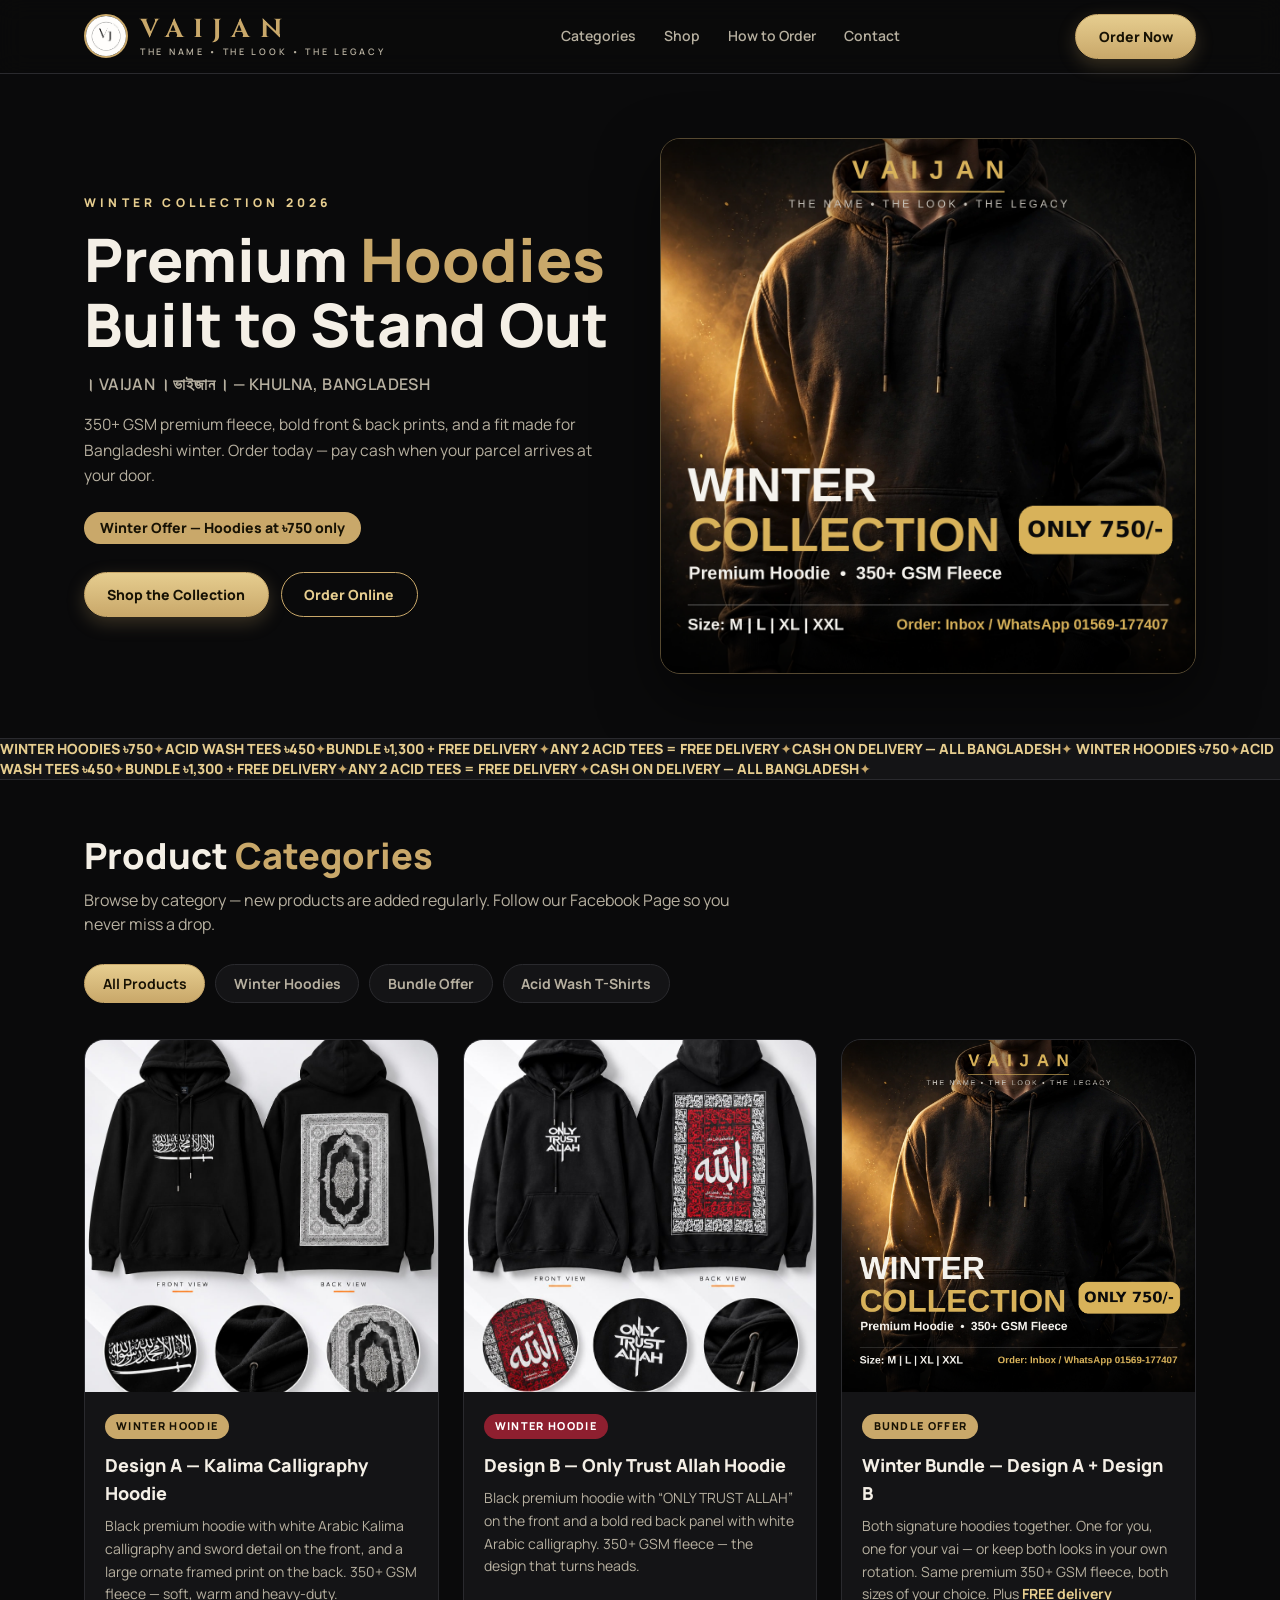
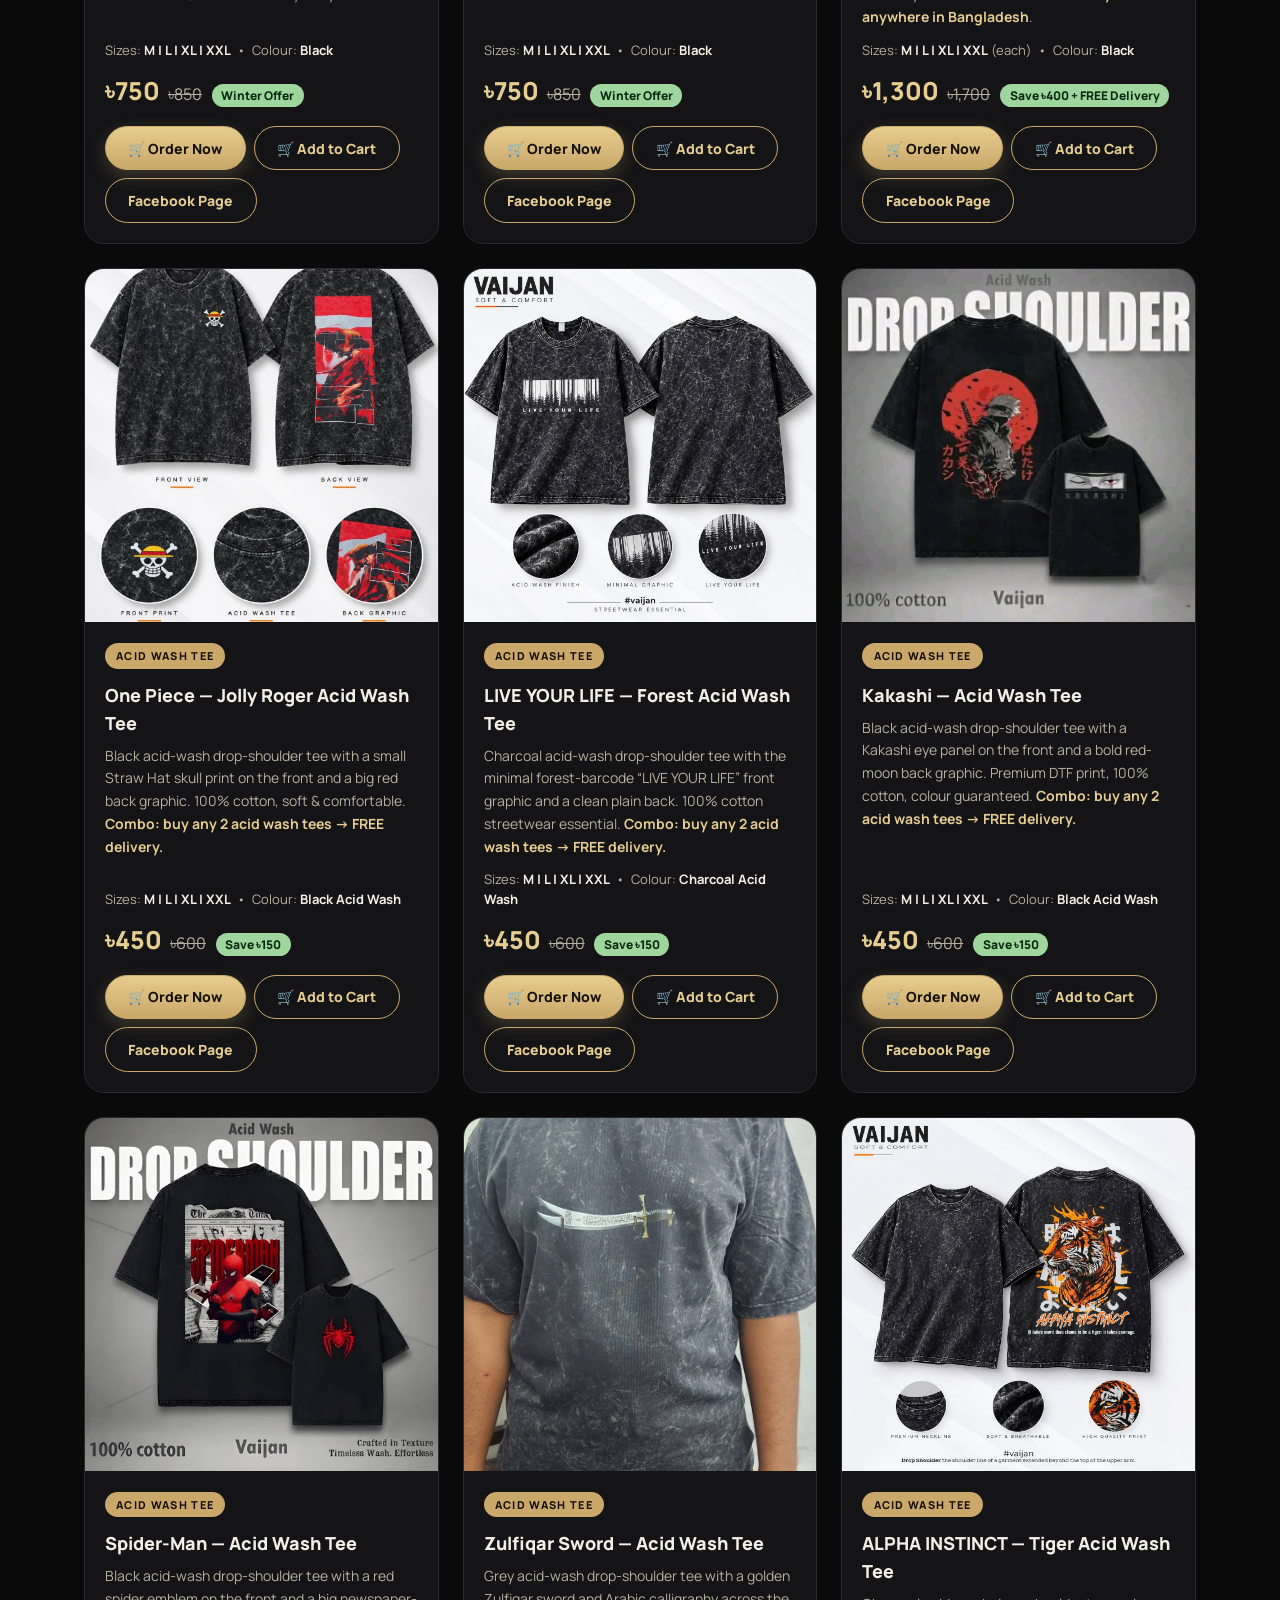
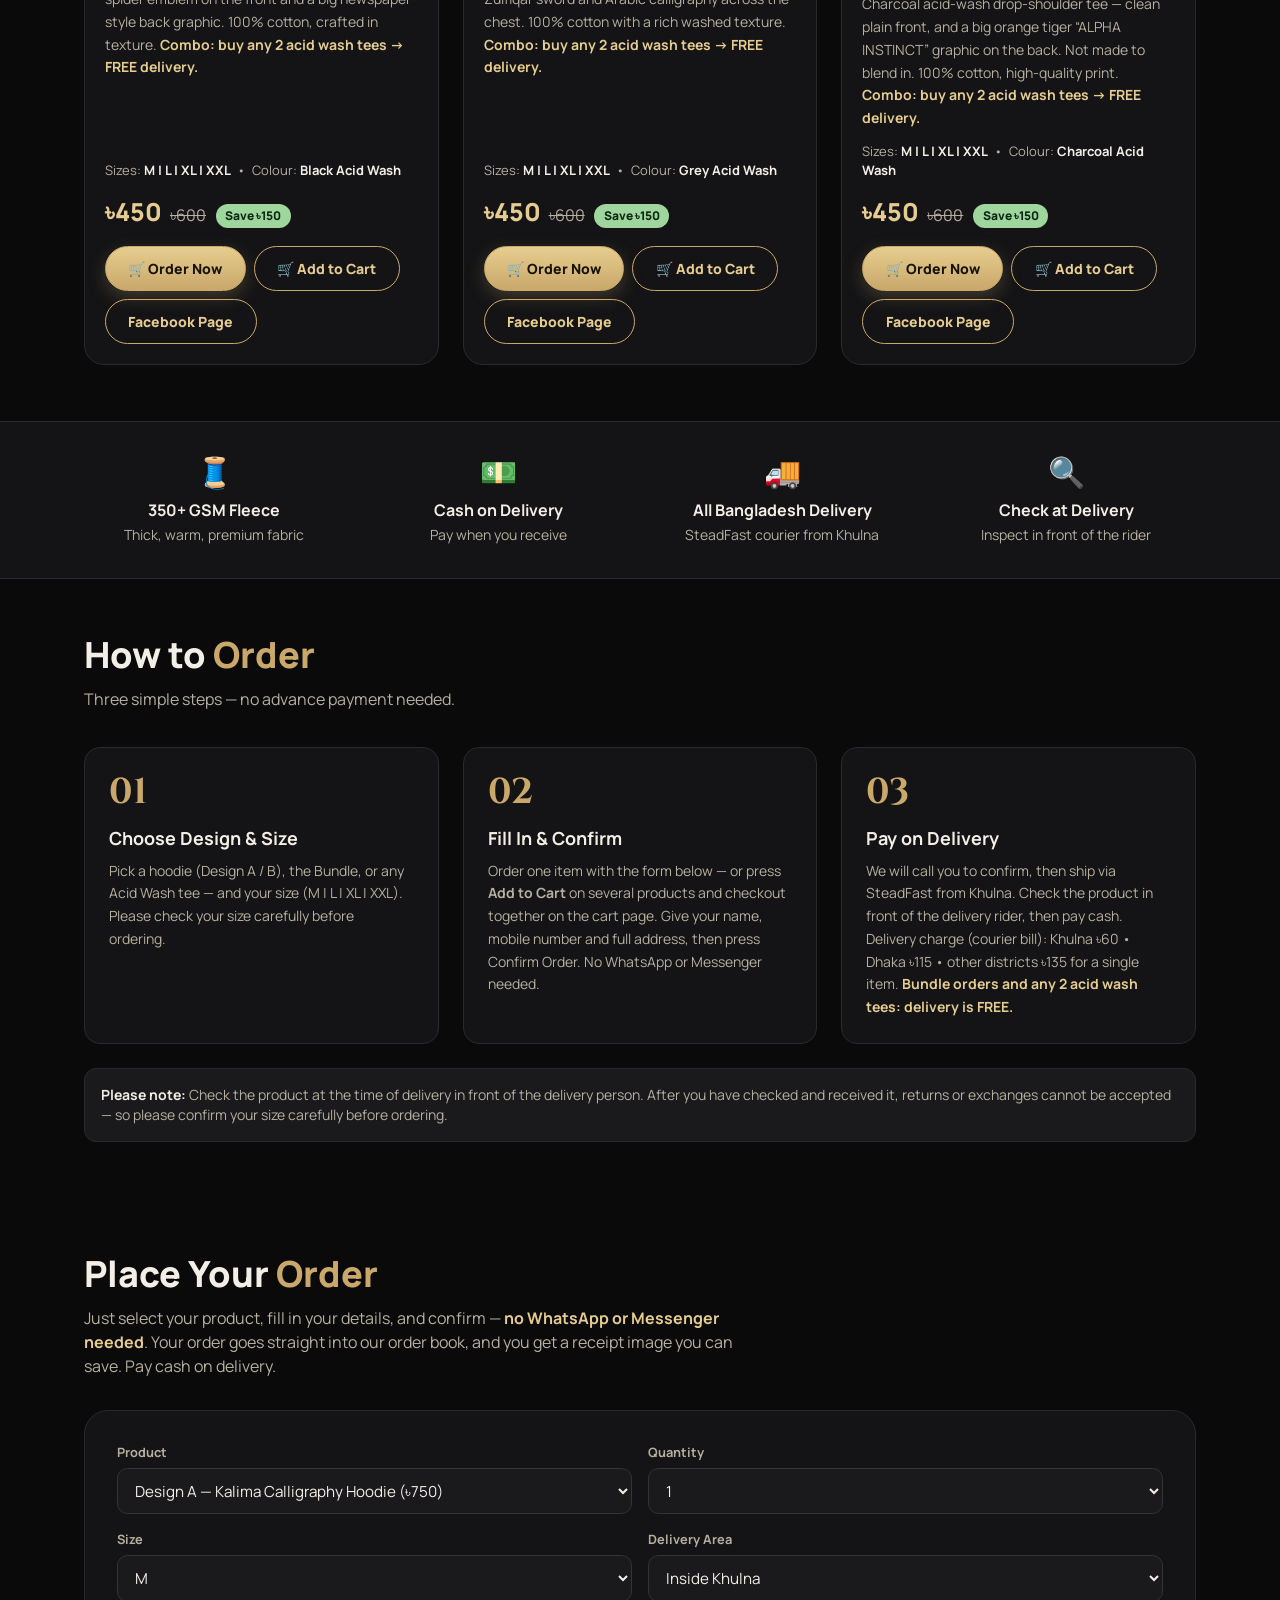
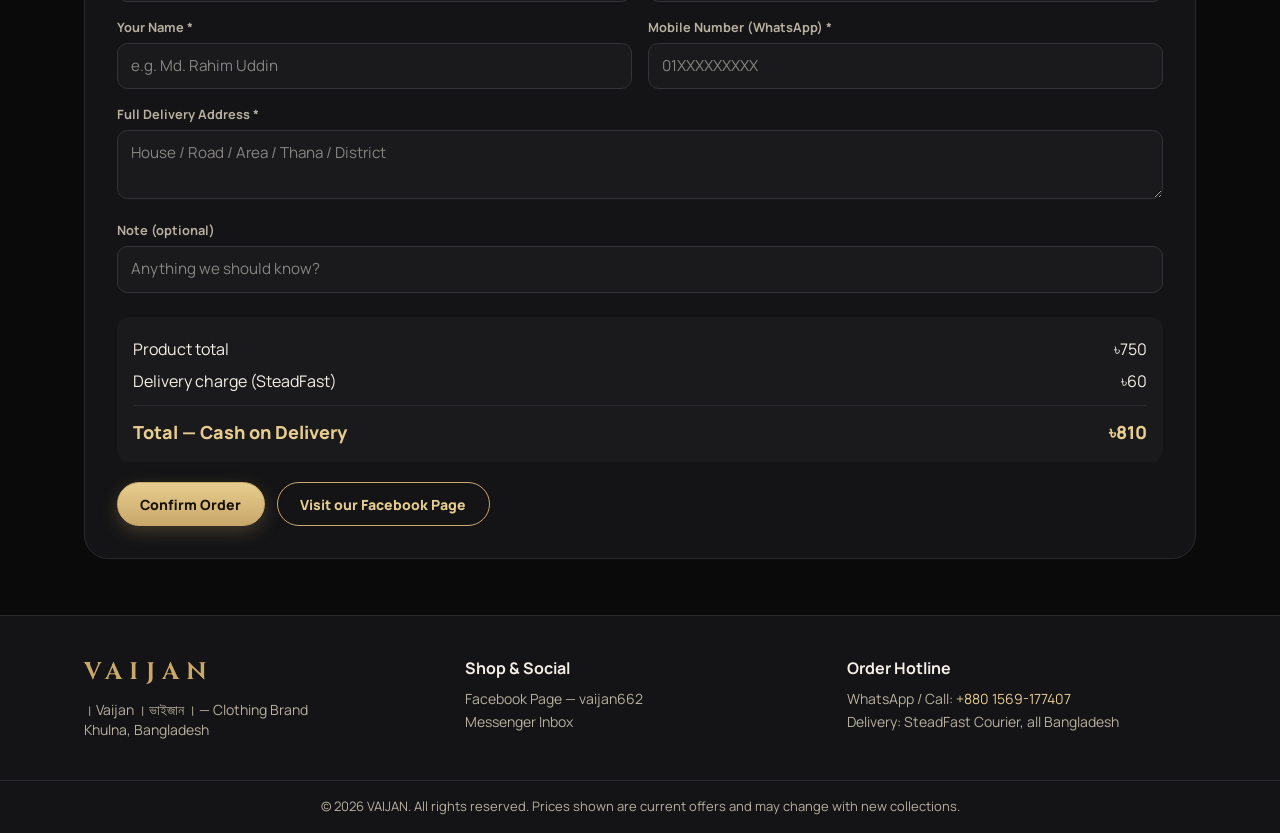
==== commit d0dd67ea: "Add animations: marquee, hero float/shine, button shine" ====
--- a/index.html
+++ b/index.html
@@ -38,11 +38,12 @@
 </header>
 
 <!-- ================= Hero ================= -->
-<section id="top" class="overflow-hidden">
-  <div class="mx-auto grid max-w-6xl items-center gap-10 px-5 pb-16 pt-12 lg:grid-cols-2 lg:pt-16">
+<section id="top" class="relative overflow-hidden">
+  <div class="hero-glow"></div>
+  <div class="relative mx-auto grid max-w-6xl items-center gap-10 px-5 pb-16 pt-12 lg:grid-cols-2 lg:pt-16">
     <div>
       <div data-anim="hero" class="text-xs font-extrabold uppercase tracking-[0.35em] text-goldlt">Winter Collection 2026</div>
-      <h1 data-anim="hero" class="mt-4 text-4xl font-extrabold leading-[1.08] sm:text-5xl xl:text-6xl">Premium <span class="text-gold">Hoodies</span><br>Built to Stand Out</h1>
+      <h1 data-anim="hero" class="mt-4 text-4xl font-extrabold leading-[1.08] sm:text-5xl xl:text-6xl">Premium <span class="text-gold shine-text">Hoodies</span><br>Built to Stand Out</h1>
       <div data-anim="hero" class="mt-4 font-semibold tracking-wide text-muted">। VAIJAN । ভাইজান । — KHULNA, BANGLADESH</div>
       <p data-anim="hero" class="mt-4 max-w-lg text-[15.5px] leading-relaxed text-muted">350+ GSM premium fleece, bold front &amp; back prints, and a fit made for Bangladeshi winter. Order today — pay cash when your parcel arrives at your door.</p>
       <span data-anim="hero" class="mt-6 inline-block rounded-full bg-gold px-4 py-1.5 text-sm font-extrabold text-[#171204]">Winter Offer — Hoodies at ৳750 only</span>
@@ -56,6 +57,14 @@
     </div>
   </div>
 </section>
+
+<!-- ================= Offer marquee ================= -->
+<div class="marquee-x border-y border-line bg-panel py-3" aria-hidden="true">
+  <div class="marquee-track text-sm font-extrabold uppercase tracking-[0.2em] text-goldlt">
+    <span class="px-6">Winter Hoodies ৳750</span><span class="text-gold">✦</span><span class="px-6">Acid Wash Tees ৳450</span><span class="text-gold">✦</span><span class="px-6">Bundle ৳1,300 + FREE Delivery</span><span class="text-gold">✦</span><span class="px-6">Any 2 Acid Tees = FREE Delivery</span><span class="text-gold">✦</span><span class="px-6">Cash on Delivery — All Bangladesh</span><span class="text-gold">✦</span>
+    <span class="px-6">Winter Hoodies ৳750</span><span class="text-gold">✦</span><span class="px-6">Acid Wash Tees ৳450</span><span class="text-gold">✦</span><span class="px-6">Bundle ৳1,300 + FREE Delivery</span><span class="text-gold">✦</span><span class="px-6">Any 2 Acid Tees = FREE Delivery</span><span class="text-gold">✦</span><span class="px-6">Cash on Delivery — All Bangladesh</span><span class="text-gold">✦</span>
+  </div>
+</div>
 
 <!-- ================= Shop ================= -->
 <section id="categories" class="py-14">
@@ -235,9 +244,9 @@
     <h2 data-anim="heading" class="text-3xl font-extrabold sm:text-4xl">How to <span class="text-gold">Order</span></h2>
     <p class="mt-3 text-muted">Three simple steps — no advance payment needed.</p>
     <div class="mt-9 grid gap-6 md:grid-cols-3">
-      <div class="rounded-2xl border border-line bg-panel p-6"><div class="font-display text-4xl font-bold text-gold">01</div><b class="mt-3 block text-lg">Choose Design &amp; Size</b><p class="mt-2 text-sm leading-relaxed text-muted">Pick a hoodie (Design A / B), the Bundle, or any Acid Wash tee — and your size (M | L | XL | XXL). Please check your size carefully before ordering.</p></div>
-      <div class="rounded-2xl border border-line bg-panel p-6"><div class="font-display text-4xl font-bold text-gold">02</div><b class="mt-3 block text-lg">Fill In &amp; Confirm</b><p class="mt-2 text-sm leading-relaxed text-muted">Order one item with the form below — or press <b>Add to Cart</b> on several products and checkout together on the cart page. Give your name, mobile number and full address, then press Confirm Order. No WhatsApp or Messenger needed.</p></div>
-      <div class="rounded-2xl border border-line bg-panel p-6"><div class="font-display text-4xl font-bold text-gold">03</div><b class="mt-3 block text-lg">Pay on Delivery</b><p class="mt-2 text-sm leading-relaxed text-muted">We will call you to confirm, then ship via SteadFast from Khulna. Check the product in front of the delivery rider, then pay cash. Delivery charge (courier bill): Khulna ৳60 • Dhaka ৳115 • other districts ৳135 for a single item. <b class="text-goldlt">Bundle orders and any 2 acid wash tees: delivery is FREE.</b></p></div>
+      <div data-anim="feat" class="rounded-2xl border border-line bg-panel p-6"><div class="font-display text-4xl font-bold text-gold">01</div><b class="mt-3 block text-lg">Choose Design &amp; Size</b><p class="mt-2 text-sm leading-relaxed text-muted">Pick a hoodie (Design A / B), the Bundle, or any Acid Wash tee — and your size (M | L | XL | XXL). Please check your size carefully before ordering.</p></div>
+      <div data-anim="feat" class="rounded-2xl border border-line bg-panel p-6"><div class="font-display text-4xl font-bold text-gold">02</div><b class="mt-3 block text-lg">Fill In &amp; Confirm</b><p class="mt-2 text-sm leading-relaxed text-muted">Order one item with the form below — or press <b>Add to Cart</b> on several products and checkout together on the cart page. Give your name, mobile number and full address, then press Confirm Order. No WhatsApp or Messenger needed.</p></div>
+      <div data-anim="feat" class="rounded-2xl border border-line bg-panel p-6"><div class="font-display text-4xl font-bold text-gold">03</div><b class="mt-3 block text-lg">Pay on Delivery</b><p class="mt-2 text-sm leading-relaxed text-muted">We will call you to confirm, then ship via SteadFast from Khulna. Check the product in front of the delivery rider, then pay cash. Delivery charge (courier bill): Khulna ৳60 • Dhaka ৳115 • other districts ৳135 for a single item. <b class="text-goldlt">Bundle orders and any 2 acid wash tees: delivery is FREE.</b></p></div>
     </div>
     <div class="mt-6 rounded-xl border border-line bg-panel2 p-4 text-sm text-muted"><b class="text-cream">Please note:</b> Check the product at the time of delivery in front of the delivery person. After you have checked and received it, returns or exchanges cannot be accepted — so please confirm your size carefully before ordering.</div>
   </div>
--- a/assets/css/custom.css
+++ b/assets/css/custom.css
@@ -0,0 +1 @@
+.btn-gold-x{display:inline-block;padding:.68rem 1.4rem;border-radius:999px;font-weight:800;font-size:.875rem;border:1px solid #c9a86a;cursor:pointer;font-family:inherit;transition:transform .2s ease,box-shadow .2s ease,background .2s ease}.btn-gold-x:hover{transform:translateY(-1px)}.btn-gold-x:active{transform:translateY(0)}.btn-gold-x{background:linear-gradient(180deg, #e6cd8f, #c9a86a);color:#171204;box-shadow:0 6px 18px rgba(201,168,106,.25)}.btn-gold-x:hover{box-shadow:0 10px 24px rgba(201,168,106,.35)}.btn-ghost-x{display:inline-block;padding:.68rem 1.4rem;border-radius:999px;font-weight:800;font-size:.875rem;border:1px solid #c9a86a;cursor:pointer;font-family:inherit;transition:transform .2s ease,box-shadow .2s ease,background .2s ease}.btn-ghost-x:hover{transform:translateY(-1px)}.btn-ghost-x:active{transform:translateY(0)}.btn-ghost-x{background:rgba(0,0,0,0);color:#e6cd8f}.btn-ghost-x:hover{background:rgba(201,168,106,.08)}.chip-x{padding:.5rem 1.1rem;border-radius:999px;border:1px solid #2a2a2e;background:#141416;color:#b7b0a0;font-weight:700;font-size:.875rem;cursor:pointer;font-family:inherit;transition:all .2s ease}.chip-x:hover{border-color:#c9a86a;color:#e6cd8f}.chip-x.active{background:linear-gradient(180deg, #e6cd8f, #c9a86a);color:#171204;border-color:#c9a86a}.card-x{background:#141416;border:1px solid #2a2a2e;border-radius:1.25rem;overflow:hidden;display:flex;flex-direction:column;transition:transform .3s ease,border-color .3s ease,box-shadow .3s ease}.card-x:hover{transform:translateY(-5px);border-color:rgba(201,168,106,.55);box-shadow:0 18px 40px rgba(0,0,0,.5)}.card-x:hover .card-img{transform:scale(1.05)}.card-x .card-img{width:100%;aspect-ratio:1/1;object-fit:cover;transition:transform .5s ease}.badge-x{display:inline-block;font-size:.68rem;font-weight:800;letter-spacing:.12em;text-transform:uppercase;color:#171204;background:#c9a86a;border-radius:999px;padding:.28rem .7rem}.badge-x.red{background:#8e1f2f;color:#fff}.price-now{font-size:1.55rem;font-weight:800;color:#e6cd8f}.price-was{color:#b7b0a0;text-decoration:line-through;margin-left:.5rem}.price-save{margin-left:.6rem;font-size:.75rem;font-weight:800;color:#0d2812;background:#9ed69e;border-radius:999px;padding:.2rem .6rem;vertical-align:middle}.field-x{width:100%;background:#1a1a1d;color:#f4efe6;border:1px solid #333338;border-radius:.65rem;padding:.68rem .8rem;font-family:inherit;font-size:.95rem}.field-x:focus{outline:none;border-color:#c9a86a;box-shadow:0 0 0 3px rgba(201,168,106,.18)}.flabel-x{display:block;font-size:.8rem;font-weight:700;color:#b7b0a0;margin-bottom:.35rem}#cartFab{position:fixed;right:1.1rem;bottom:1.1rem;z-index:60;background:linear-gradient(180deg, #e6cd8f, #c9a86a);color:#171204;border:none;border-radius:999px;padding:.8rem 1.35rem;font-weight:800;font-size:.95rem;cursor:pointer;box-shadow:0 8px 24px rgba(0,0,0,.55);font-family:inherit;display:none}#cartToast{position:fixed;left:50%;bottom:1.5rem;transform:translateX(-50%) translateY(20px);z-index:61;background:#1d2b1d;color:#b9e6b9;border:1px solid #3f7a3f;padding:.6rem 1.25rem;border-radius:999px;font-size:.875rem;font-weight:700;opacity:0;pointer-events:none;transition:all .25s ease}#cartToast.show{opacity:1;transform:translateX(-50%) translateY(0)}.crow{display:flex;align-items:center;gap:.75rem;flex-wrap:wrap;padding:.7rem 0;border-top:1px solid #26262a}.crow .cinfo{flex:1 1 180px}.crow .cinfo b{display:block;font-size:.92rem}.crow .cinfo span{font-size:.78rem;color:#b7b0a0}.crow .thumb{width:64px;height:64px;border-radius:.7rem;object-fit:cover;border:1px solid #2a2a2e}.crow select{background:#1a1a1d;color:#f4efe6;border:1px solid #333338;border-radius:.5rem;padding:.32rem .45rem;font-family:inherit}.crow .cqty{display:flex;align-items:center;gap:.5rem}.crow .cqty button,.crow .crm{background:#1a1a1d;color:#e6cd8f;border:1px solid #3a3a3f;border-radius:.5rem;width:28px;height:28px;cursor:pointer;font-size:.95rem;line-height:1}.crow .cline{font-weight:800;min-width:64px;text-align:right}::selection{background:#c9a86a;color:#171204}.err-x{display:none;background:#2b1215;border:1px solid #7a2430;color:#f3b7be;border-radius:.65rem;padding:.6rem .9rem;font-size:.875rem;margin-top:1rem}.hero-poster{border-radius:1.25rem;border:1px solid rgba(201,168,106,.4);box-shadow:0 24px 60px rgba(0,0,0,.55)}@media(prefers-reduced-motion: reduce){html{scroll-behavior:auto}.card-x,.card-x .card-img{transition:none}}
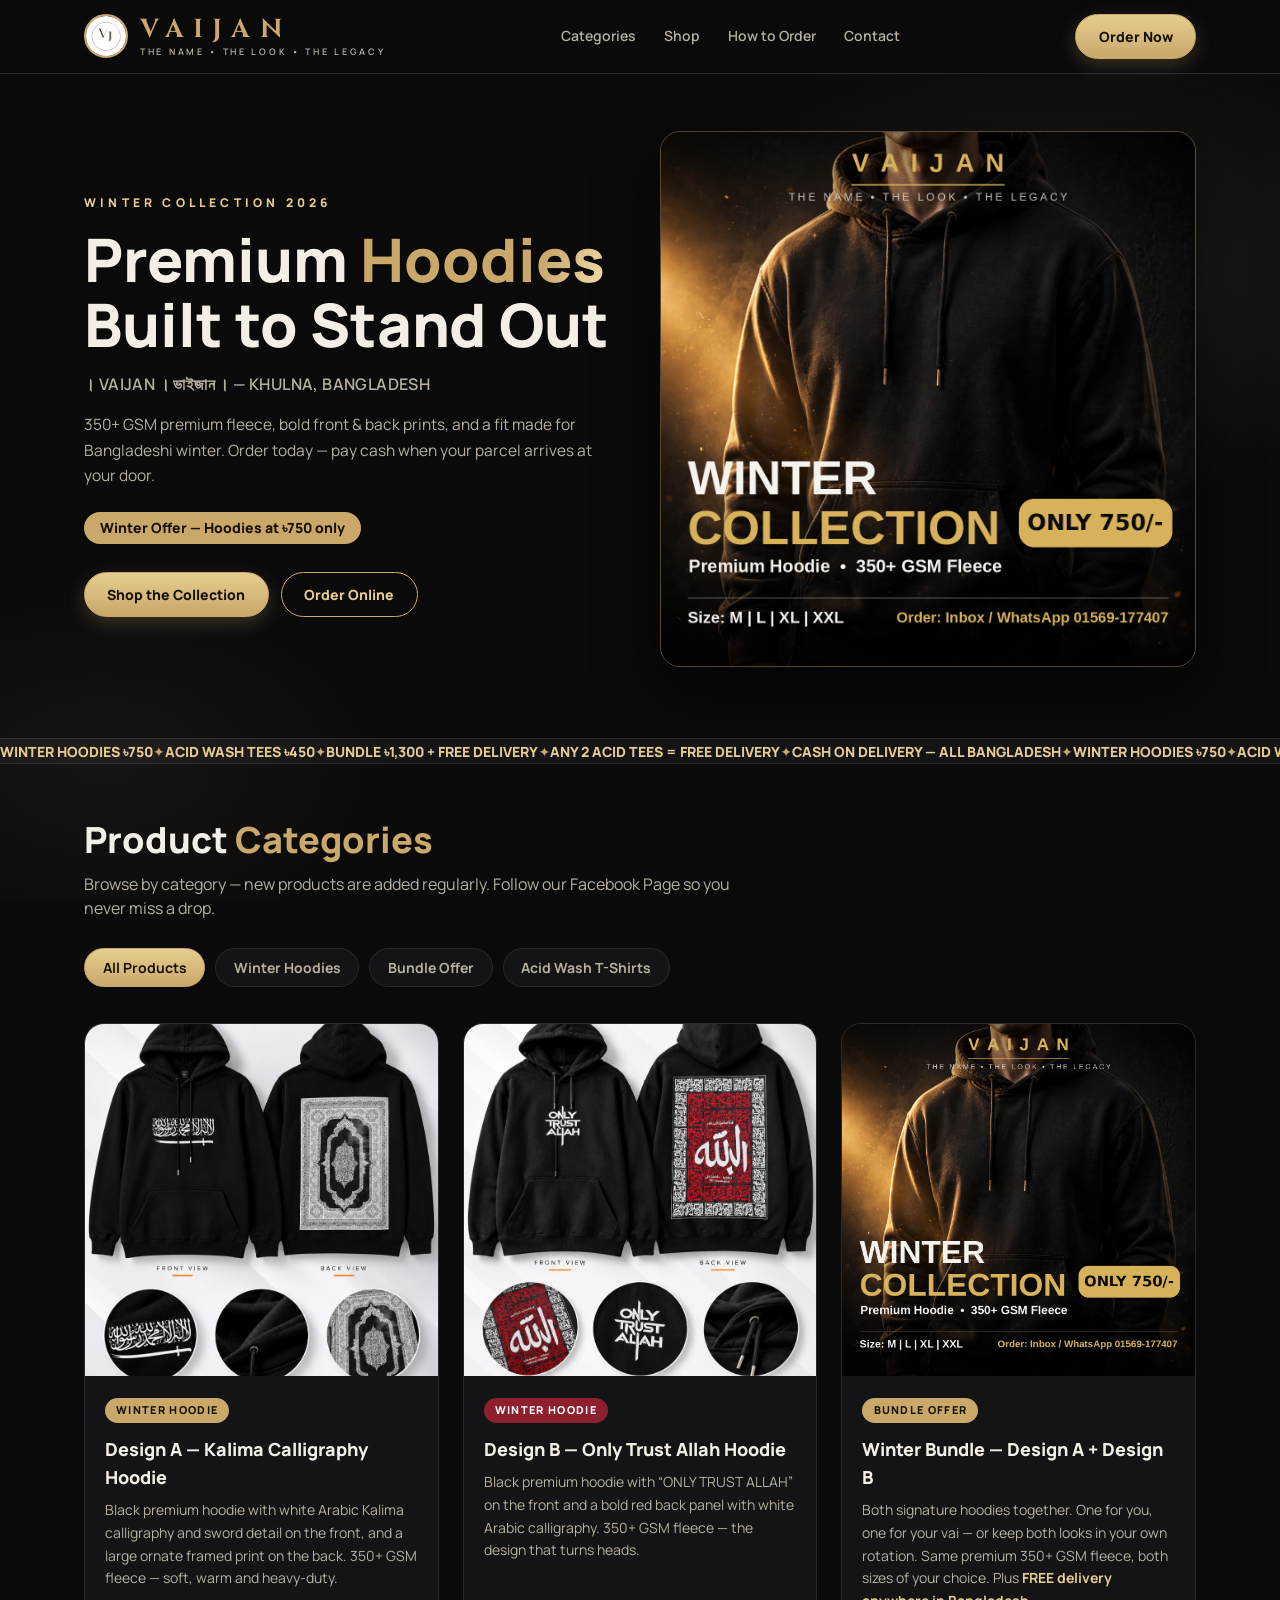
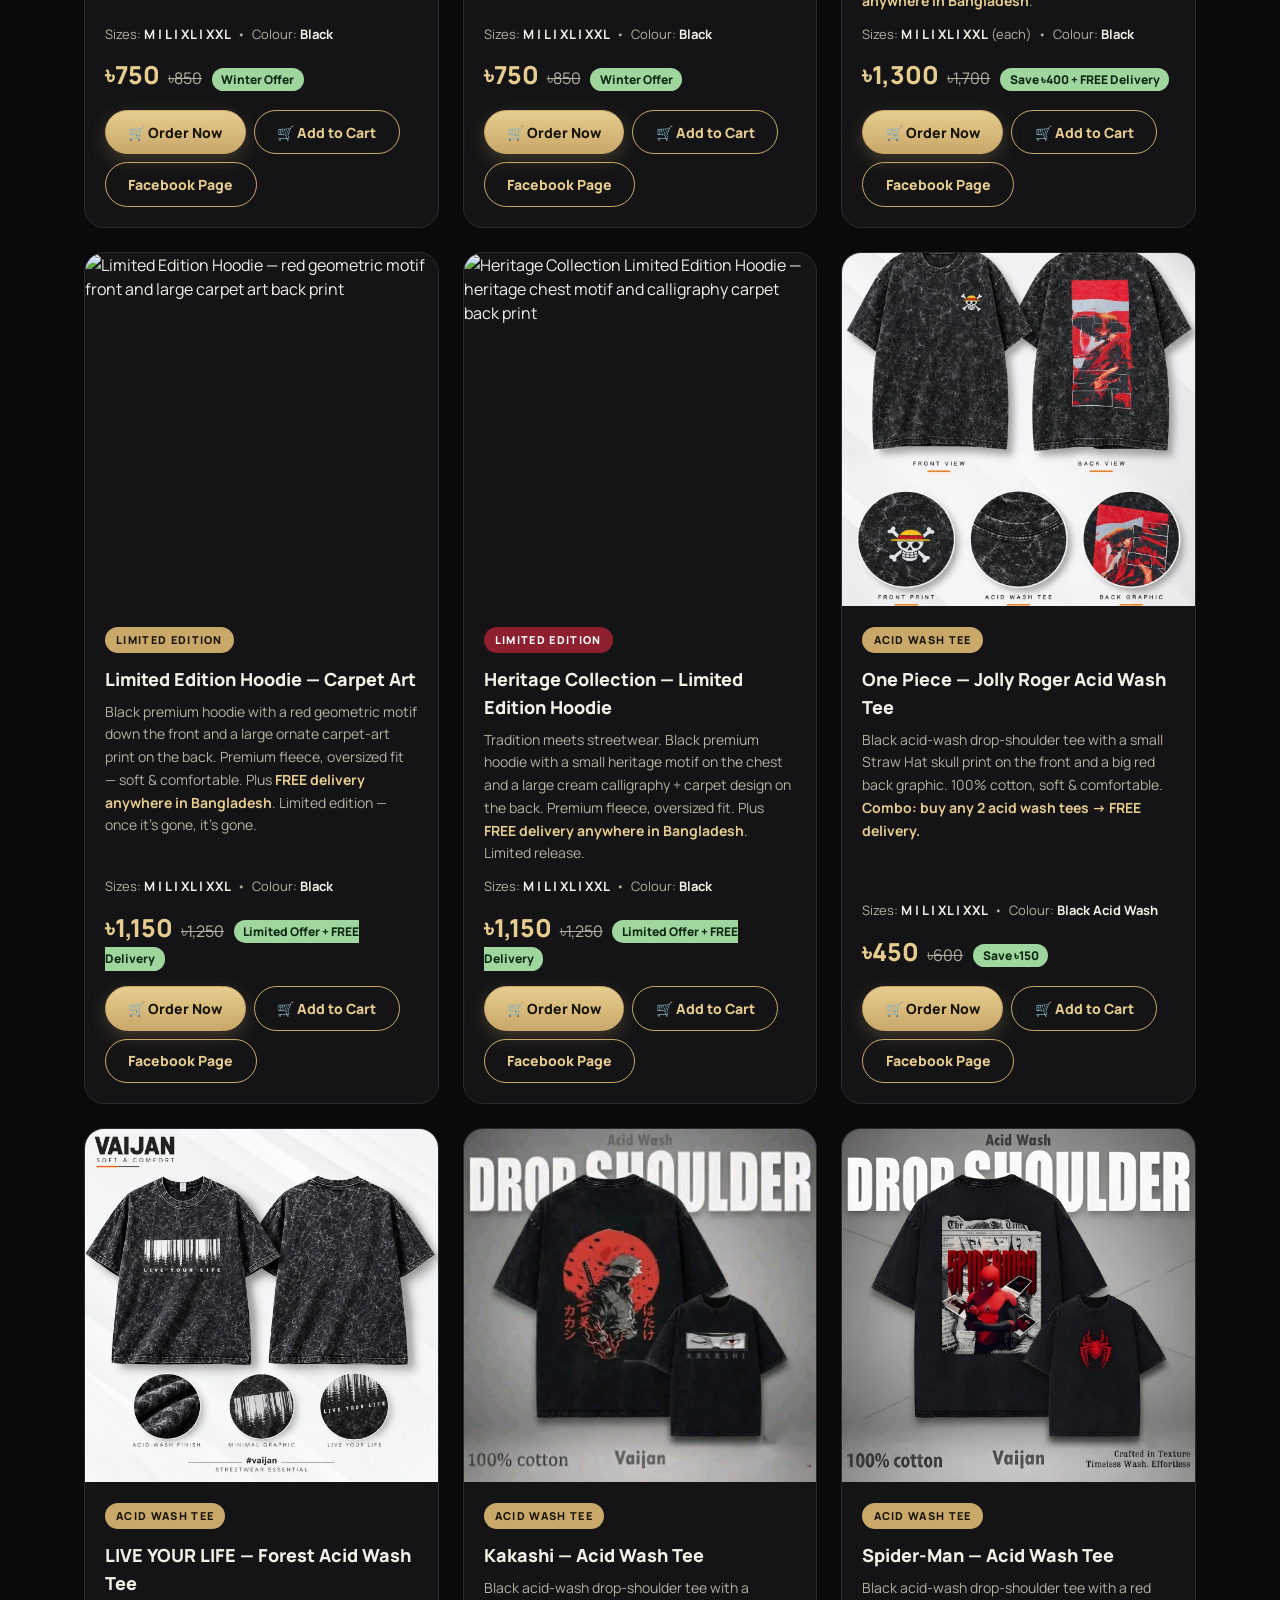
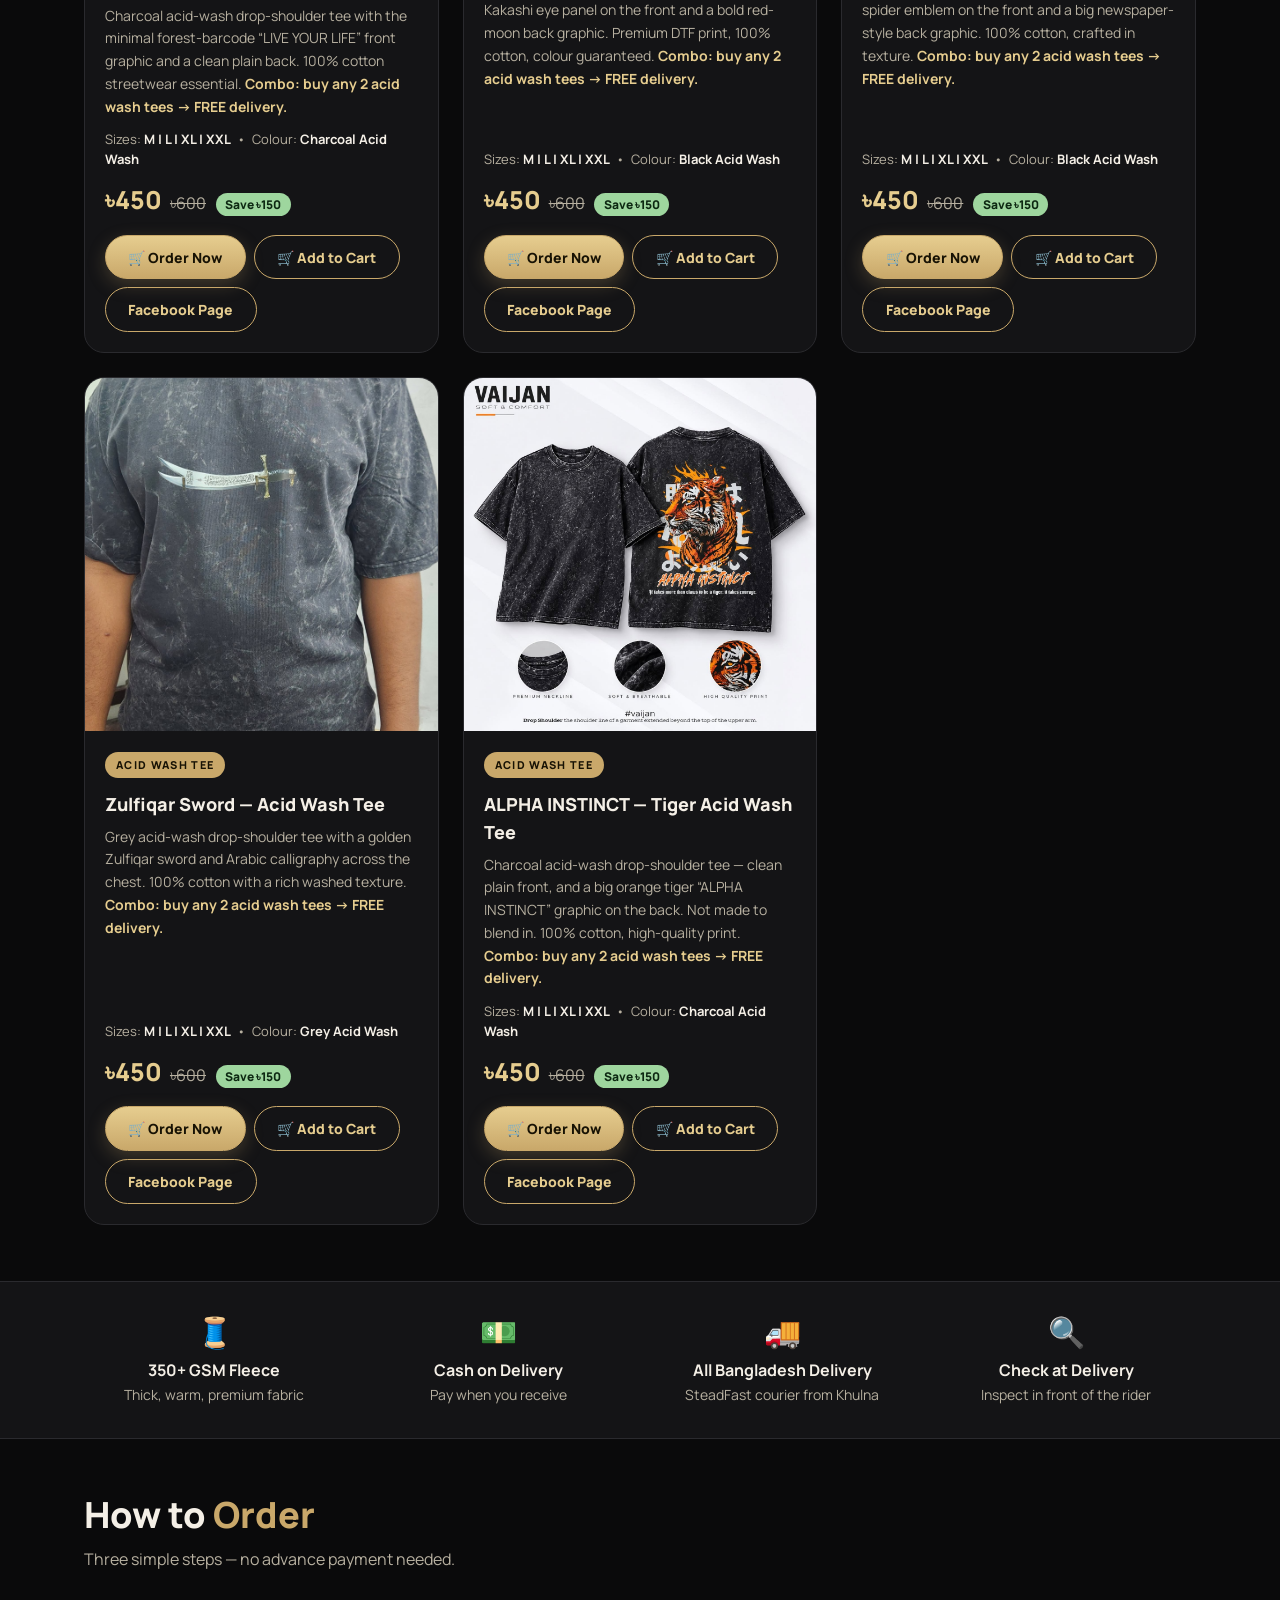
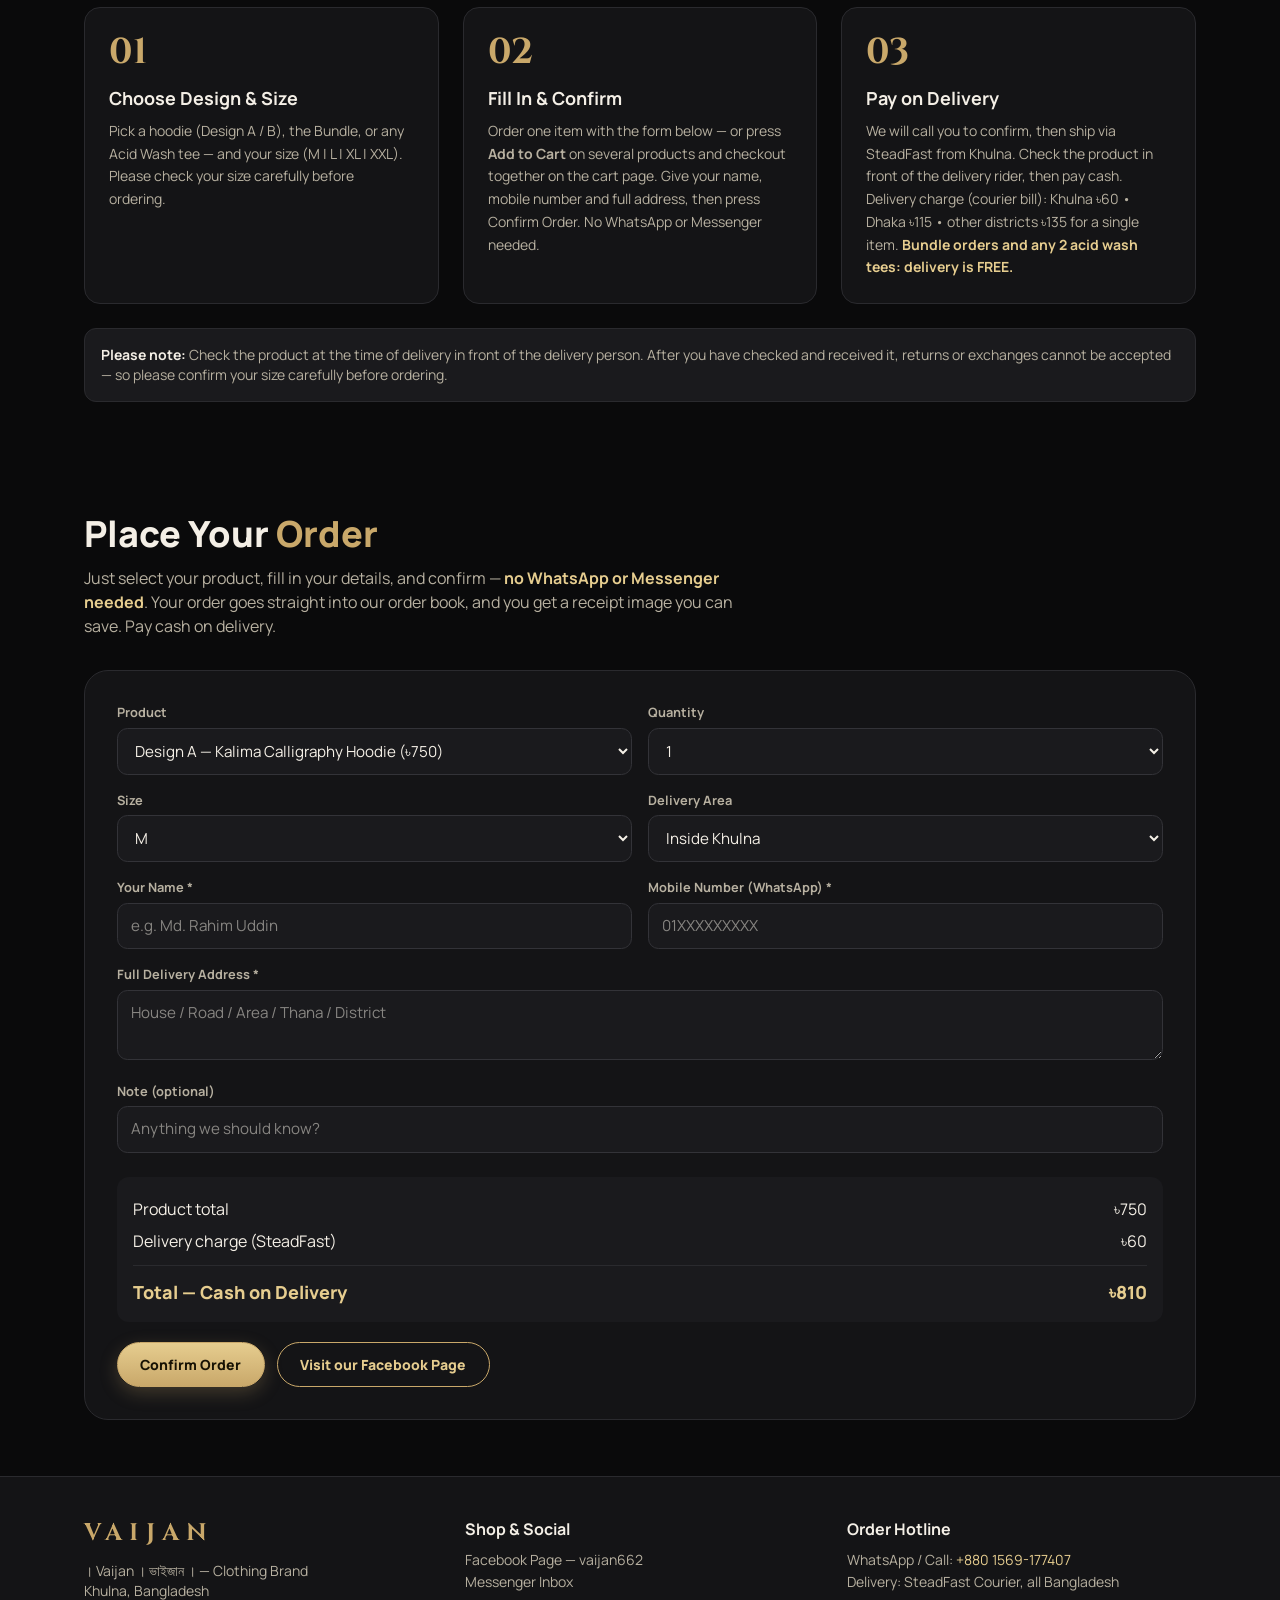
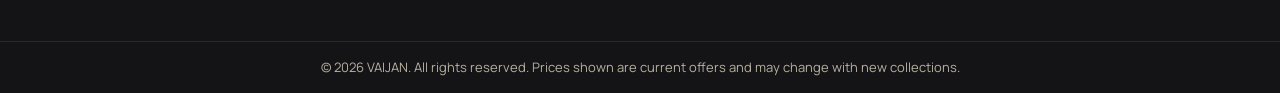
==== commit 1167c4e7: "Add Limited Edition + Heritage Collection hoodies (offer 1150, free delivery)" ====
--- a/index.html
+++ b/index.html
@@ -128,6 +128,38 @@
         </div>
       </article>
 
+      <article class="card card-x" data-cat="hoodie">
+        <div class="overflow-hidden"><img class="card-img" src="images/limited-edition.jpg" alt="Limited Edition Hoodie — red geometric motif front and large carpet art back print" loading="lazy"></div>
+        <div class="flex flex-1 flex-col p-5">
+          <div><span class="badge-x">Limited Edition</span></div>
+          <h3 class="mt-3 text-lg font-extrabold">Limited Edition Hoodie — Carpet Art</h3>
+          <p class="mt-2 flex-1 text-sm leading-relaxed text-muted">Black premium hoodie with a red geometric motif down the front and a large ornate carpet-art print on the back. Premium fleece, oversized fit — soft &amp; comfortable. Plus <b class="text-goldlt">FREE delivery anywhere in Bangladesh</b>. Limited edition — once it's gone, it's gone.</p>
+          <div class="mt-3 text-[13px] text-muted">Sizes: <b class="text-cream">M | L | XL | XXL</b> &nbsp;•&nbsp; Colour: <b class="text-cream">Black</b></div>
+          <div class="mt-3"><span class="price-now">৳1,150</span><span class="price-was">৳1,250</span><span class="price-save">Limited Offer + FREE Delivery</span></div>
+          <div class="mt-4 flex flex-wrap gap-2">
+            <a class="btn-gold-x" href="#orderform" data-pick="LE">🛒 Order Now</a>
+            <button type="button" class="btn-ghost-x" data-add="LE">🛒 Add to Cart</button>
+            <a class="btn-ghost-x" target="_blank" rel="noopener" href="https://www.facebook.com/vaijan662">Facebook Page</a>
+          </div>
+        </div>
+      </article>
+
+      <article class="card card-x" data-cat="hoodie">
+        <div class="overflow-hidden"><img class="card-img" src="images/heritage.jpg" alt="Heritage Collection Limited Edition Hoodie — heritage chest motif and calligraphy carpet back print" loading="lazy"></div>
+        <div class="flex flex-1 flex-col p-5">
+          <div><span class="badge-x red">Limited Edition</span></div>
+          <h3 class="mt-3 text-lg font-extrabold">Heritage Collection — Limited Edition Hoodie</h3>
+          <p class="mt-2 flex-1 text-sm leading-relaxed text-muted">Tradition meets streetwear. Black premium hoodie with a small heritage motif on the chest and a large cream calligraphy + carpet design on the back. Premium fleece, oversized fit. Plus <b class="text-goldlt">FREE delivery anywhere in Bangladesh</b>. Limited release.</p>
+          <div class="mt-3 text-[13px] text-muted">Sizes: <b class="text-cream">M | L | XL | XXL</b> &nbsp;•&nbsp; Colour: <b class="text-cream">Black</b></div>
+          <div class="mt-3"><span class="price-now">৳1,150</span><span class="price-was">৳1,250</span><span class="price-save">Limited Offer + FREE Delivery</span></div>
+          <div class="mt-4 flex flex-wrap gap-2">
+            <a class="btn-gold-x" href="#orderform" data-pick="HERITAGE">🛒 Order Now</a>
+            <button type="button" class="btn-ghost-x" data-add="HERITAGE">🛒 Add to Cart</button>
+            <a class="btn-ghost-x" target="_blank" rel="noopener" href="https://www.facebook.com/vaijan662">Facebook Page</a>
+          </div>
+        </div>
+      </article>
+
       <article class="card card-x" data-cat="acid">
         <div class="overflow-hidden"><img class="card-img" src="images/acid-1.jpg" alt="One Piece acid wash drop shoulder t-shirt, front and back view" loading="lazy"></div>
         <div class="flex flex-1 flex-col p-5">
@@ -282,6 +314,8 @@
               <option value="A">Design A — Kalima Calligraphy Hoodie (৳750)</option>
               <option value="B">Design B — Only Trust Allah Hoodie (৳750)</option>
               <option value="BUNDLE">Winter Bundle — Design A + Design B (৳1,300 + FREE Delivery)</option>
+              <option value="LE">Limited Edition Hoodie — Carpet Art (৳1,150 + FREE Delivery)</option>
+              <option value="HERITAGE">Heritage Collection — Limited Edition Hoodie (৳1,150 + FREE Delivery)</option>
               <option value="AW1">Acid Wash Tee — One Piece / Jolly Roger (৳450)</option>
               <option value="AW2">Acid Wash Tee — LIVE YOUR LIFE Forest (৳450)</option>
               <option value="AW3">Acid Wash Tee — Kakashi (৳450)</option>
--- a/assets/css/custom.css
+++ b/assets/css/custom.css
@@ -1 +1 @@
-.btn-gold-x{display:inline-block;padding:.68rem 1.4rem;border-radius:999px;font-weight:800;font-size:.875rem;border:1px solid #c9a86a;cursor:pointer;font-family:inherit;transition:transform .2s ease,box-shadow .2s ease,background .2s ease}.btn-gold-x:hover{transform:translateY(-1px)}.btn-gold-x:active{transform:translateY(0)}.btn-gold-x{background:linear-gradient(180deg, #e6cd8f, #c9a86a);color:#171204;box-shadow:0 6px 18px rgba(201,168,106,.25)}.btn-gold-x:hover{box-shadow:0 10px 24px rgba(201,168,106,.35)}.btn-ghost-x{display:inline-block;padding:.68rem 1.4rem;border-radius:999px;font-weight:800;font-size:.875rem;border:1px solid #c9a86a;cursor:pointer;font-family:inherit;transition:transform .2s ease,box-shadow .2s ease,background .2s ease}.btn-ghost-x:hover{transform:translateY(-1px)}.btn-ghost-x:active{transform:translateY(0)}.btn-ghost-x{background:rgba(0,0,0,0);color:#e6cd8f}.btn-ghost-x:hover{background:rgba(201,168,106,.08)}.chip-x{padding:.5rem 1.1rem;border-radius:999px;border:1px solid #2a2a2e;background:#141416;color:#b7b0a0;font-weight:700;font-size:.875rem;cursor:pointer;font-family:inherit;transition:all .2s ease}.chip-x:hover{border-color:#c9a86a;color:#e6cd8f}.chip-x.active{background:linear-gradient(180deg, #e6cd8f, #c9a86a);color:#171204;border-color:#c9a86a}.card-x{background:#141416;border:1px solid #2a2a2e;border-radius:1.25rem;overflow:hidden;display:flex;flex-direction:column;transition:transform .3s ease,border-color .3s ease,box-shadow .3s ease}.card-x:hover{transform:translateY(-5px);border-color:rgba(201,168,106,.55);box-shadow:0 18px 40px rgba(0,0,0,.5)}.card-x:hover .card-img{transform:scale(1.05)}.card-x .card-img{width:100%;aspect-ratio:1/1;object-fit:cover;transition:transform .5s ease}.badge-x{display:inline-block;font-size:.68rem;font-weight:800;letter-spacing:.12em;text-transform:uppercase;color:#171204;background:#c9a86a;border-radius:999px;padding:.28rem .7rem}.badge-x.red{background:#8e1f2f;color:#fff}.price-now{font-size:1.55rem;font-weight:800;color:#e6cd8f}.price-was{color:#b7b0a0;text-decoration:line-through;margin-left:.5rem}.price-save{margin-left:.6rem;font-size:.75rem;font-weight:800;color:#0d2812;background:#9ed69e;border-radius:999px;padding:.2rem .6rem;vertical-align:middle}.field-x{width:100%;background:#1a1a1d;color:#f4efe6;border:1px solid #333338;border-radius:.65rem;padding:.68rem .8rem;font-family:inherit;font-size:.95rem}.field-x:focus{outline:none;border-color:#c9a86a;box-shadow:0 0 0 3px rgba(201,168,106,.18)}.flabel-x{display:block;font-size:.8rem;font-weight:700;color:#b7b0a0;margin-bottom:.35rem}#cartFab{position:fixed;right:1.1rem;bottom:1.1rem;z-index:60;background:linear-gradient(180deg, #e6cd8f, #c9a86a);color:#171204;border:none;border-radius:999px;padding:.8rem 1.35rem;font-weight:800;font-size:.95rem;cursor:pointer;box-shadow:0 8px 24px rgba(0,0,0,.55);font-family:inherit;display:none}#cartToast{position:fixed;left:50%;bottom:1.5rem;transform:translateX(-50%) translateY(20px);z-index:61;background:#1d2b1d;color:#b9e6b9;border:1px solid #3f7a3f;padding:.6rem 1.25rem;border-radius:999px;font-size:.875rem;font-weight:700;opacity:0;pointer-events:none;transition:all .25s ease}#cartToast.show{opacity:1;transform:translateX(-50%) translateY(0)}.crow{display:flex;align-items:center;gap:.75rem;flex-wrap:wrap;padding:.7rem 0;border-top:1px solid #26262a}.crow .cinfo{flex:1 1 180px}.crow .cinfo b{display:block;font-size:.92rem}.crow .cinfo span{font-size:.78rem;color:#b7b0a0}.crow .thumb{width:64px;height:64px;border-radius:.7rem;object-fit:cover;border:1px solid #2a2a2e}.crow select{background:#1a1a1d;color:#f4efe6;border:1px solid #333338;border-radius:.5rem;padding:.32rem .45rem;font-family:inherit}.crow .cqty{display:flex;align-items:center;gap:.5rem}.crow .cqty button,.crow .crm{background:#1a1a1d;color:#e6cd8f;border:1px solid #3a3a3f;border-radius:.5rem;width:28px;height:28px;cursor:pointer;font-size:.95rem;line-height:1}.crow .cline{font-weight:800;min-width:64px;text-align:right}::selection{background:#c9a86a;color:#171204}.err-x{display:none;background:#2b1215;border:1px solid #7a2430;color:#f3b7be;border-radius:.65rem;padding:.6rem .9rem;font-size:.875rem;margin-top:1rem}.hero-poster{border-radius:1.25rem;border:1px solid rgba(201,168,106,.4);box-shadow:0 24px 60px rgba(0,0,0,.55)}@media(prefers-reduced-motion: reduce){html{scroll-behavior:auto}.card-x,.card-x .card-img{transition:none}}
+.btn-gold-x{display:inline-block;padding:.68rem 1.4rem;border-radius:999px;font-weight:800;font-size:.875rem;border:1px solid #c9a86a;cursor:pointer;font-family:inherit;transition:transform .2s ease,box-shadow .2s ease,background .2s ease}.btn-gold-x:hover{transform:translateY(-1px)}.btn-gold-x:active{transform:translateY(0)}.btn-gold-x{background:linear-gradient(180deg, #e6cd8f, #c9a86a);color:#171204;box-shadow:0 6px 18px rgba(201,168,106,.25)}.btn-gold-x:hover{box-shadow:0 10px 24px rgba(201,168,106,.35)}.btn-ghost-x{display:inline-block;padding:.68rem 1.4rem;border-radius:999px;font-weight:800;font-size:.875rem;border:1px solid #c9a86a;cursor:pointer;font-family:inherit;transition:transform .2s ease,box-shadow .2s ease,background .2s ease}.btn-ghost-x:hover{transform:translateY(-1px)}.btn-ghost-x:active{transform:translateY(0)}.btn-ghost-x{background:rgba(0,0,0,0);color:#e6cd8f}.btn-ghost-x:hover{background:rgba(201,168,106,.08)}.chip-x{padding:.5rem 1.1rem;border-radius:999px;border:1px solid #2a2a2e;background:#141416;color:#b7b0a0;font-weight:700;font-size:.875rem;cursor:pointer;font-family:inherit;transition:all .2s ease}.chip-x:hover{border-color:#c9a86a;color:#e6cd8f}.chip-x.active{background:linear-gradient(180deg, #e6cd8f, #c9a86a);color:#171204;border-color:#c9a86a}.card-x{background:#141416;border:1px solid #2a2a2e;border-radius:1.25rem;overflow:hidden;display:flex;flex-direction:column;transition:transform .3s ease,border-color .3s ease,box-shadow .3s ease}.card-x:hover{transform:translateY(-5px);border-color:rgba(201,168,106,.55);box-shadow:0 18px 40px rgba(0,0,0,.5)}.card-x:hover .card-img{transform:scale(1.05)}.card-x .card-img{width:100%;aspect-ratio:1/1;object-fit:cover;transition:transform .5s ease}.badge-x{display:inline-block;font-size:.68rem;font-weight:800;letter-spacing:.12em;text-transform:uppercase;color:#171204;background:#c9a86a;border-radius:999px;padding:.28rem .7rem}.badge-x.red{background:#8e1f2f;color:#fff}.price-now{font-size:1.55rem;font-weight:800;color:#e6cd8f}.price-was{color:#b7b0a0;text-decoration:line-through;margin-left:.5rem}.price-save{margin-left:.6rem;font-size:.75rem;font-weight:800;color:#0d2812;background:#9ed69e;border-radius:999px;padding:.2rem .6rem;vertical-align:middle}.field-x{width:100%;background:#1a1a1d;color:#f4efe6;border:1px solid #333338;border-radius:.65rem;padding:.68rem .8rem;font-family:inherit;font-size:.95rem}.field-x:focus{outline:none;border-color:#c9a86a;box-shadow:0 0 0 3px rgba(201,168,106,.18)}.flabel-x{display:block;font-size:.8rem;font-weight:700;color:#b7b0a0;margin-bottom:.35rem}#cartFab{position:fixed;right:1.1rem;bottom:1.1rem;z-index:60;background:linear-gradient(180deg, #e6cd8f, #c9a86a);color:#171204;border:none;border-radius:999px;padding:.8rem 1.35rem;font-weight:800;font-size:.95rem;cursor:pointer;box-shadow:0 8px 24px rgba(0,0,0,.55);font-family:inherit;display:none}#cartToast{position:fixed;left:50%;bottom:1.5rem;transform:translateX(-50%) translateY(20px);z-index:61;background:#1d2b1d;color:#b9e6b9;border:1px solid #3f7a3f;padding:.6rem 1.25rem;border-radius:999px;font-size:.875rem;font-weight:700;opacity:0;pointer-events:none;transition:all .25s ease}#cartToast.show{opacity:1;transform:translateX(-50%) translateY(0)}.crow{display:flex;align-items:center;gap:.75rem;flex-wrap:wrap;padding:.7rem 0;border-top:1px solid #26262a}.crow .cinfo{flex:1 1 180px}.crow .cinfo b{display:block;font-size:.92rem}.crow .cinfo span{font-size:.78rem;color:#b7b0a0}.crow .thumb{width:64px;height:64px;border-radius:.7rem;object-fit:cover;border:1px solid #2a2a2e}.crow select{background:#1a1a1d;color:#f4efe6;border:1px solid #333338;border-radius:.5rem;padding:.32rem .45rem;font-family:inherit}.crow .cqty{display:flex;align-items:center;gap:.5rem}.crow .cqty button,.crow .crm{background:#1a1a1d;color:#e6cd8f;border:1px solid #3a3a3f;border-radius:.5rem;width:28px;height:28px;cursor:pointer;font-size:.95rem;line-height:1}.crow .cline{font-weight:800;min-width:64px;text-align:right}@media(prefers-reduced-motion: no-preference){.marquee-x{overflow:hidden;white-space:nowrap}.marquee-x .marquee-track{display:inline-flex;gap:0;animation:marquee-slide 26s linear infinite;will-change:transform}.marquee-x:hover .marquee-track{animation-play-state:paused}@keyframes marquee-slide{from{transform:translateX(0)}to{transform:translateX(-50%)}}.shine-text{background:linear-gradient(110deg, #c9a86a 35%, #f7e7ba 50%, #c9a86a 65%);background-size:220% 100%;-webkit-background-clip:text;background-clip:text;color:rgba(0,0,0,0);animation:shine-sweep 3.6s ease-in-out infinite}@keyframes shine-sweep{0%{background-position:120% 0}55%{background-position:-60% 0}100%{background-position:-60% 0}}#cartFab{animation:fab-pulse 2.4s ease-in-out infinite}@keyframes fab-pulse{0%,100%{box-shadow:0 8px 24px rgba(0,0,0,.55),0 0 0 0 rgba(201,168,106,.45)}50%{box-shadow:0 8px 24px rgba(0,0,0,.55),0 0 0 12px rgba(201,168,106,0)}}.hero-glow{position:absolute;inset:0;pointer-events:none;background:radial-gradient(ellipse 55% 45% at 82% 30%, rgba(201, 168, 106, 0.13), transparent 60%),radial-gradient(ellipse 40% 35% at 8% 85%, rgba(201, 168, 106, 0.07), transparent 60%);animation:glow-breathe 7s ease-in-out infinite}@keyframes glow-breathe{0%,100%{opacity:.65}50%{opacity:1}}}.btn-gold-x{position:relative;overflow:hidden}.btn-gold-x::after{content:"";position:absolute;top:0;bottom:0;left:-80%;width:50%;background:linear-gradient(100deg, transparent, rgba(255, 255, 255, 0.5), transparent);transform:skewX(-20deg);transition:left .6s ease}.btn-gold-x:hover::after{left:130%}header nav a{position:relative}header nav a::after{content:"";position:absolute;left:0;bottom:-6px;height:2px;width:100%;background:#c9a86a;transform:scaleX(0);transform-origin:left;transition:transform .3s ease}header nav a:hover::after{transform:scaleX(1)}::selection{background:#c9a86a;color:#171204}.err-x{display:none;background:#2b1215;border:1px solid #7a2430;color:#f3b7be;border-radius:.65rem;padding:.6rem .9rem;font-size:.875rem;margin-top:1rem}.hero-poster{border-radius:1.25rem;border:1px solid rgba(201,168,106,.4);box-shadow:0 24px 60px rgba(0,0,0,.55)}@media(prefers-reduced-motion: reduce){html{scroll-behavior:auto}.card-x,.card-x .card-img{transition:none}}
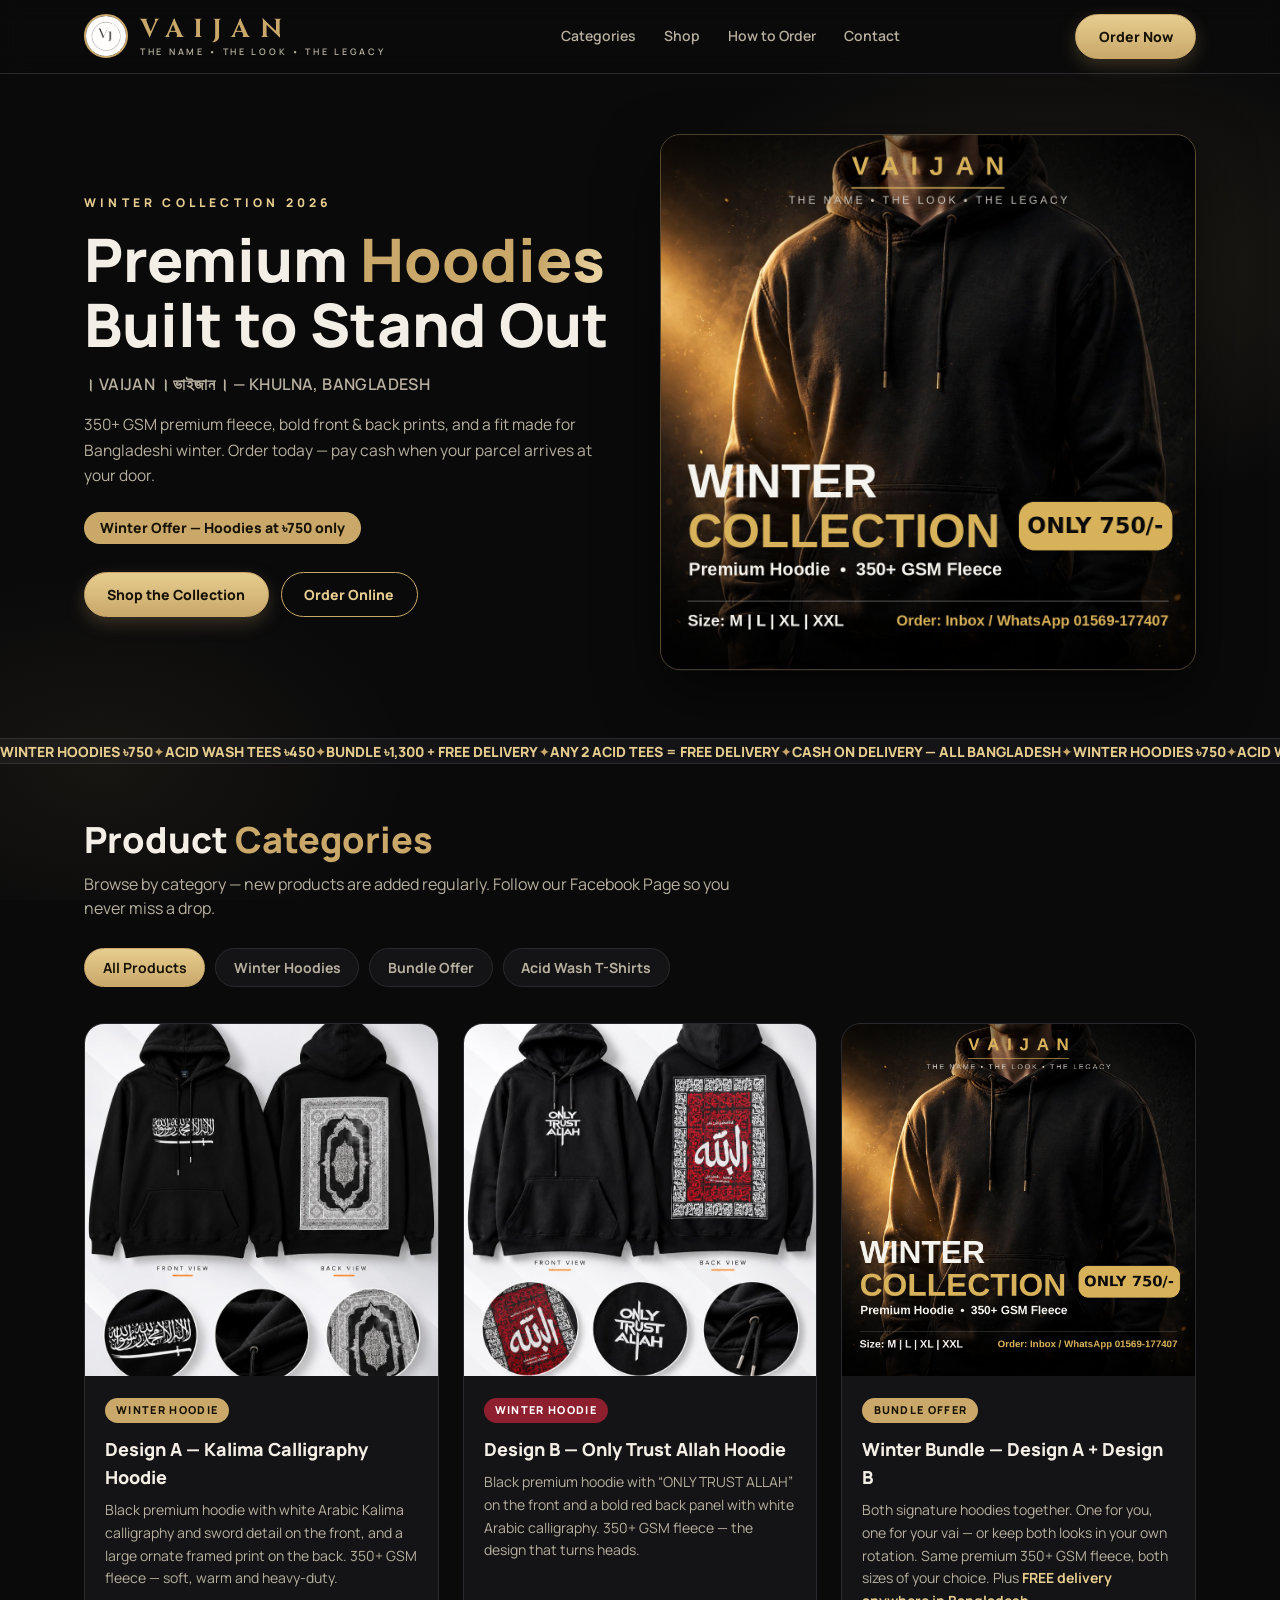
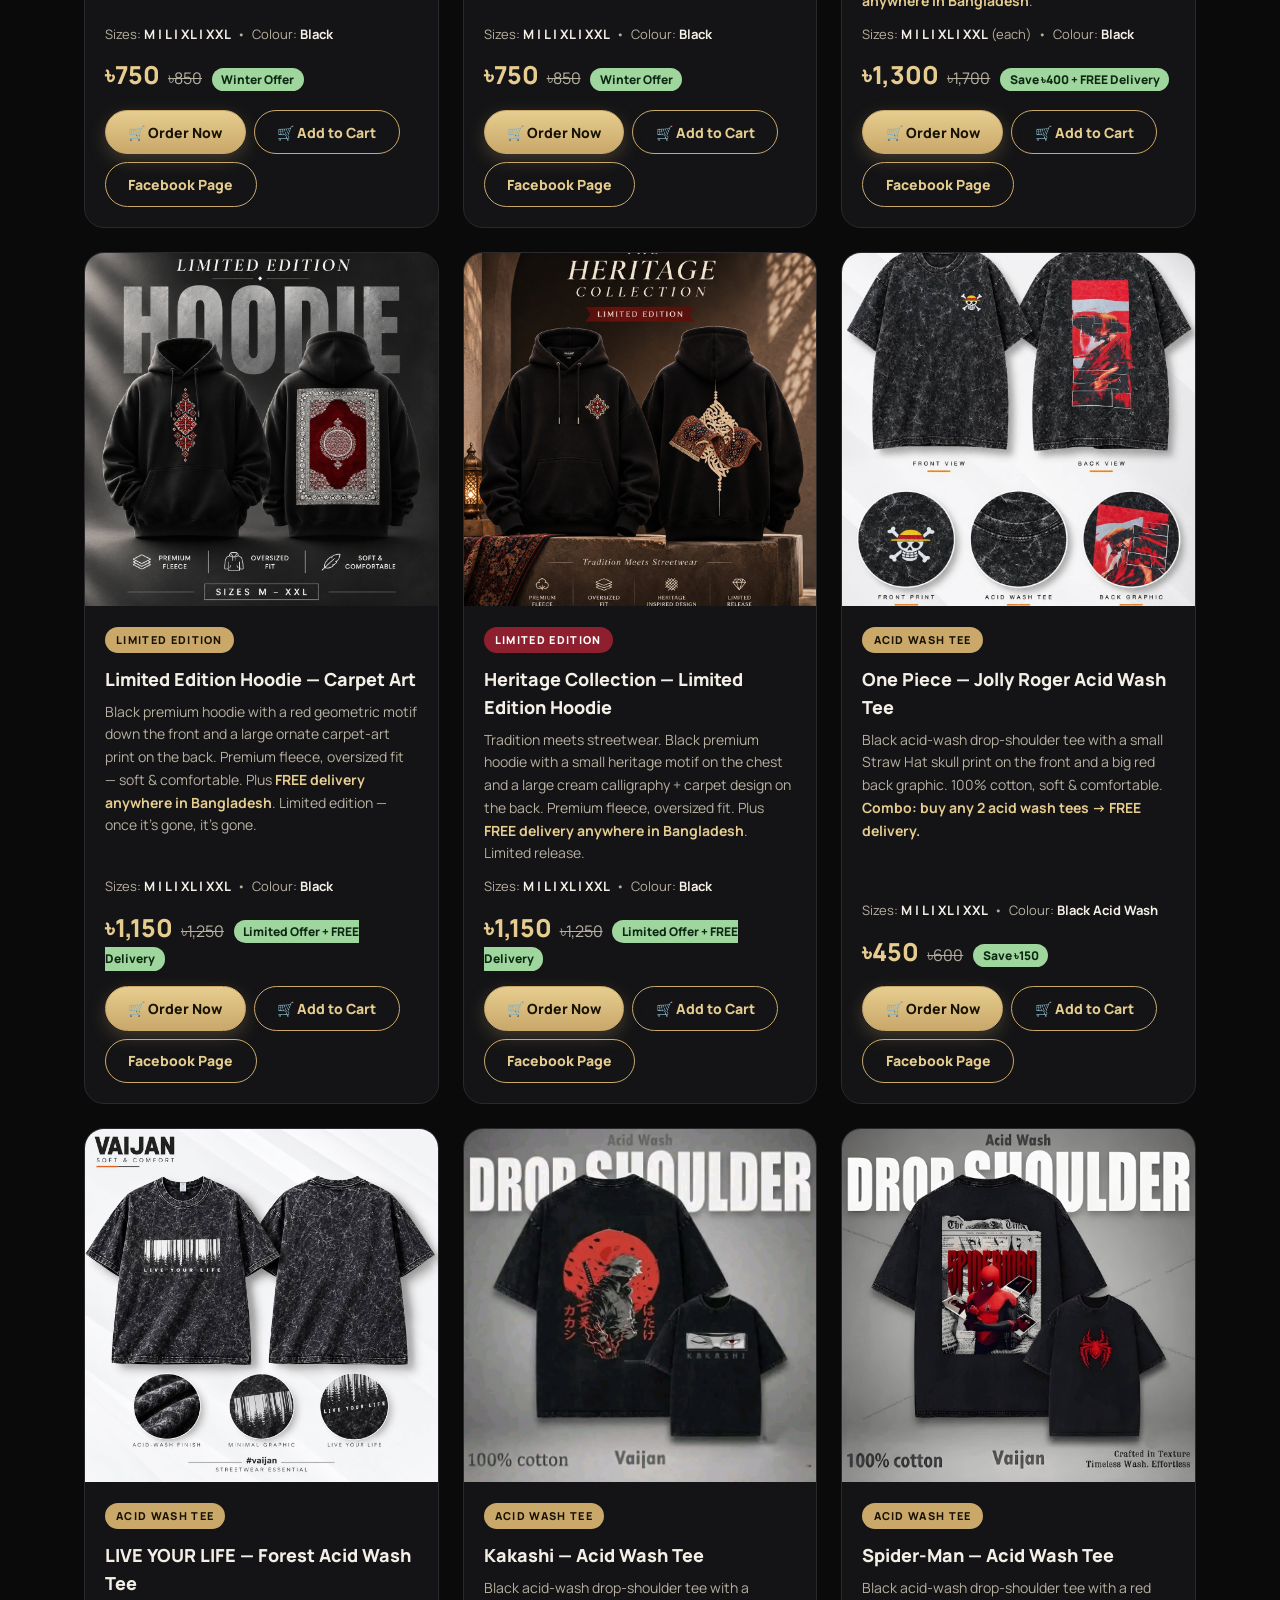
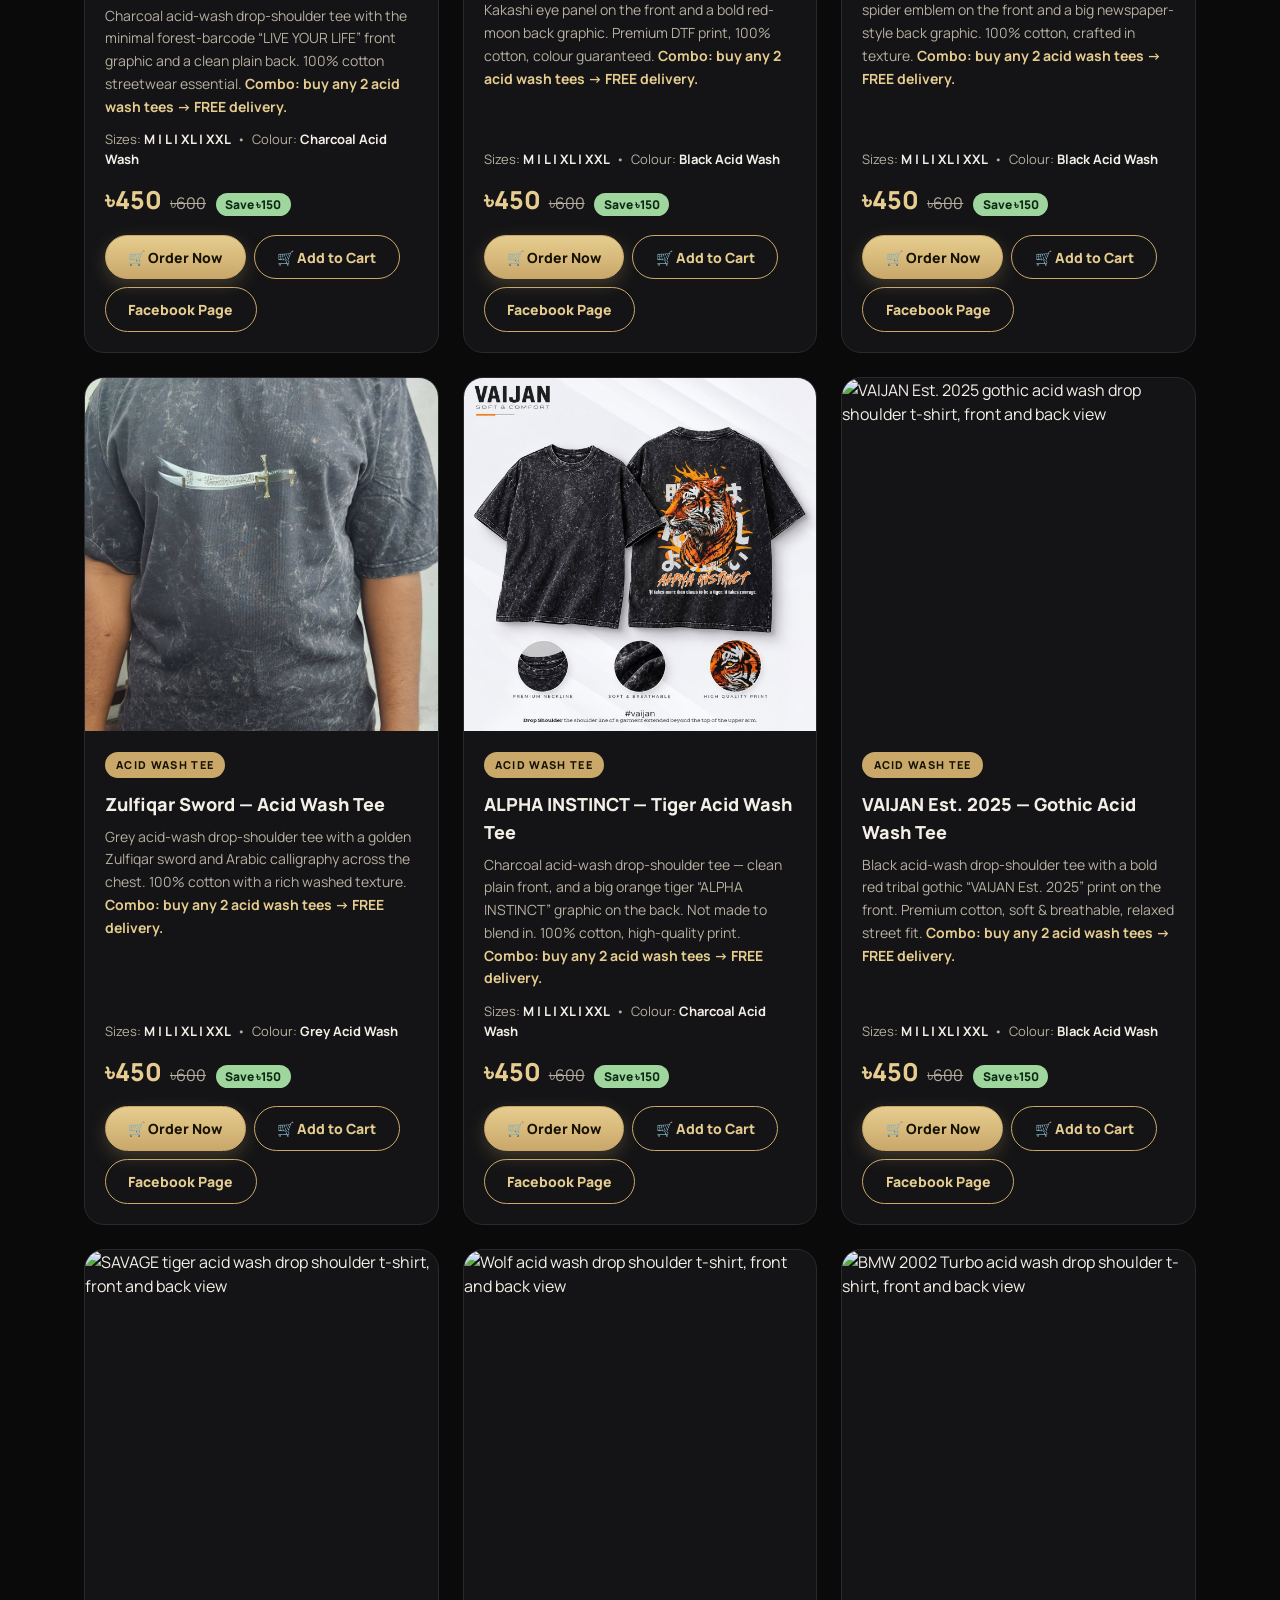
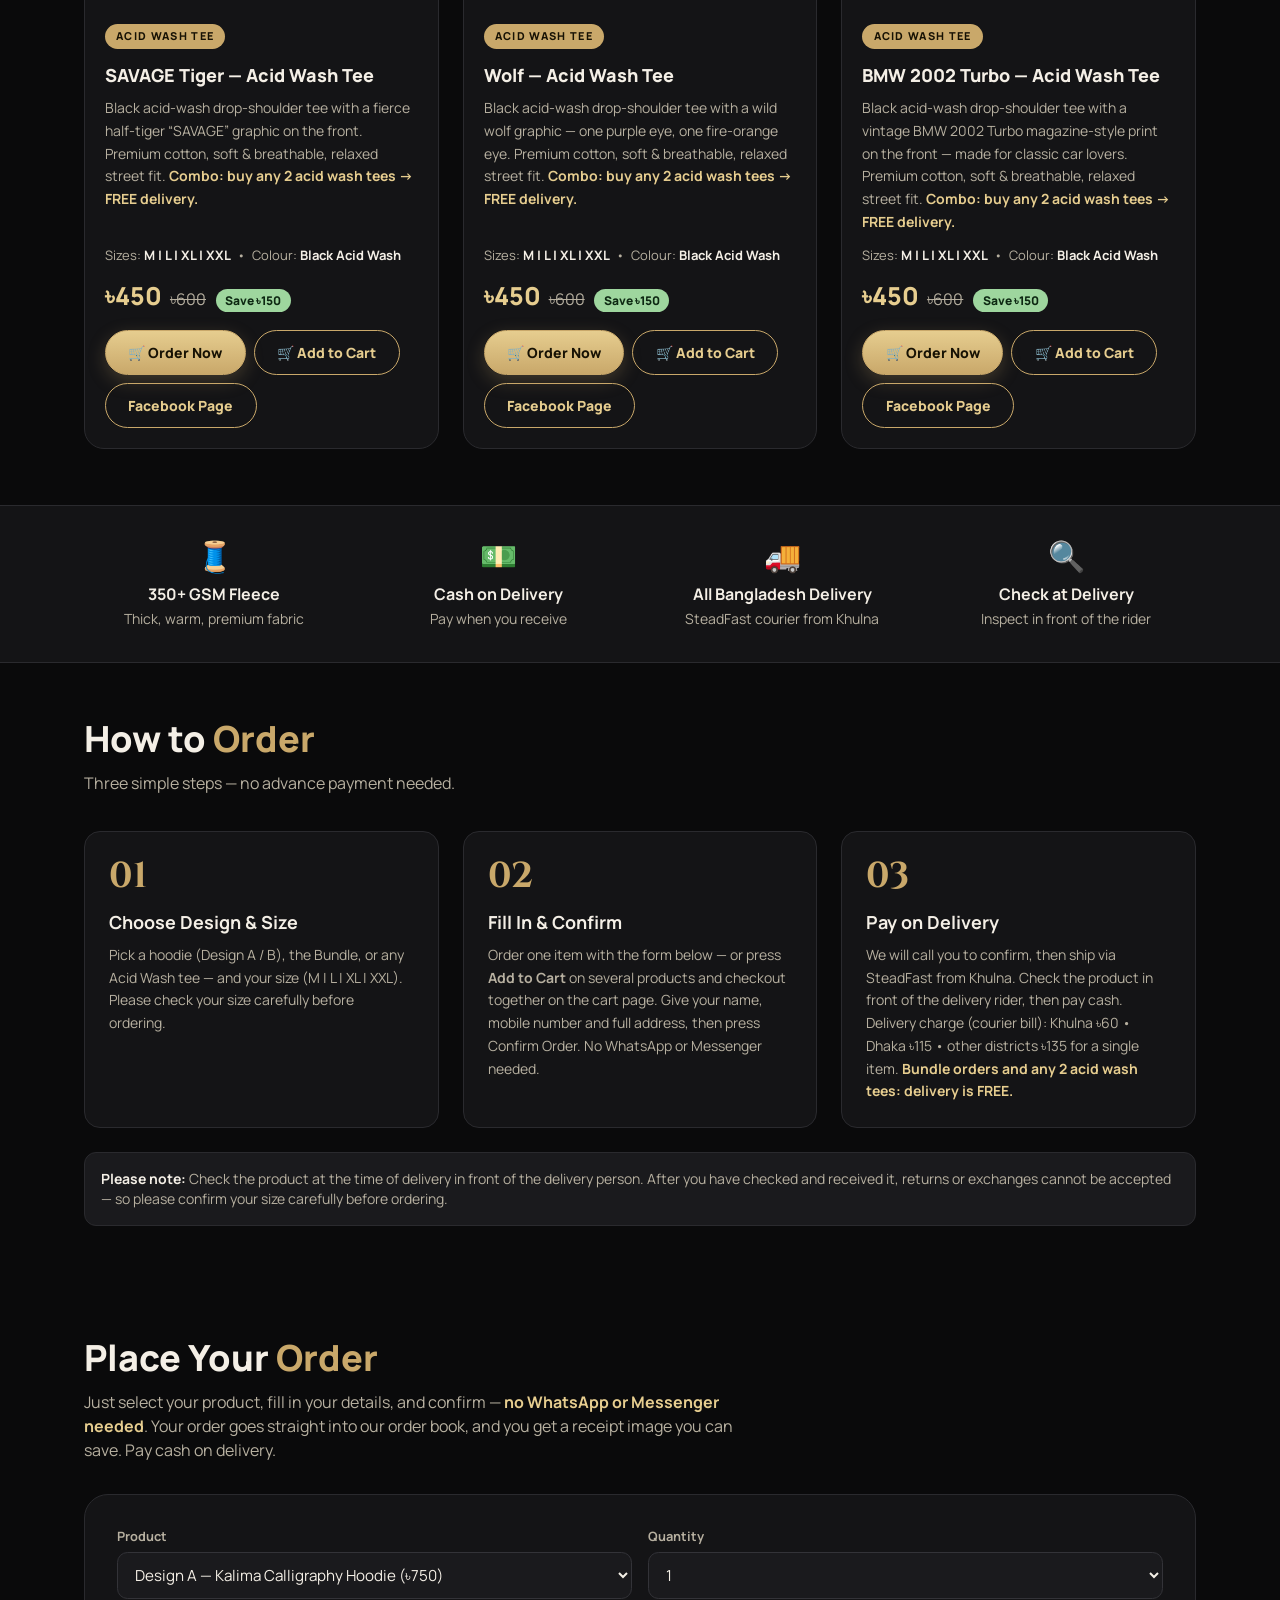
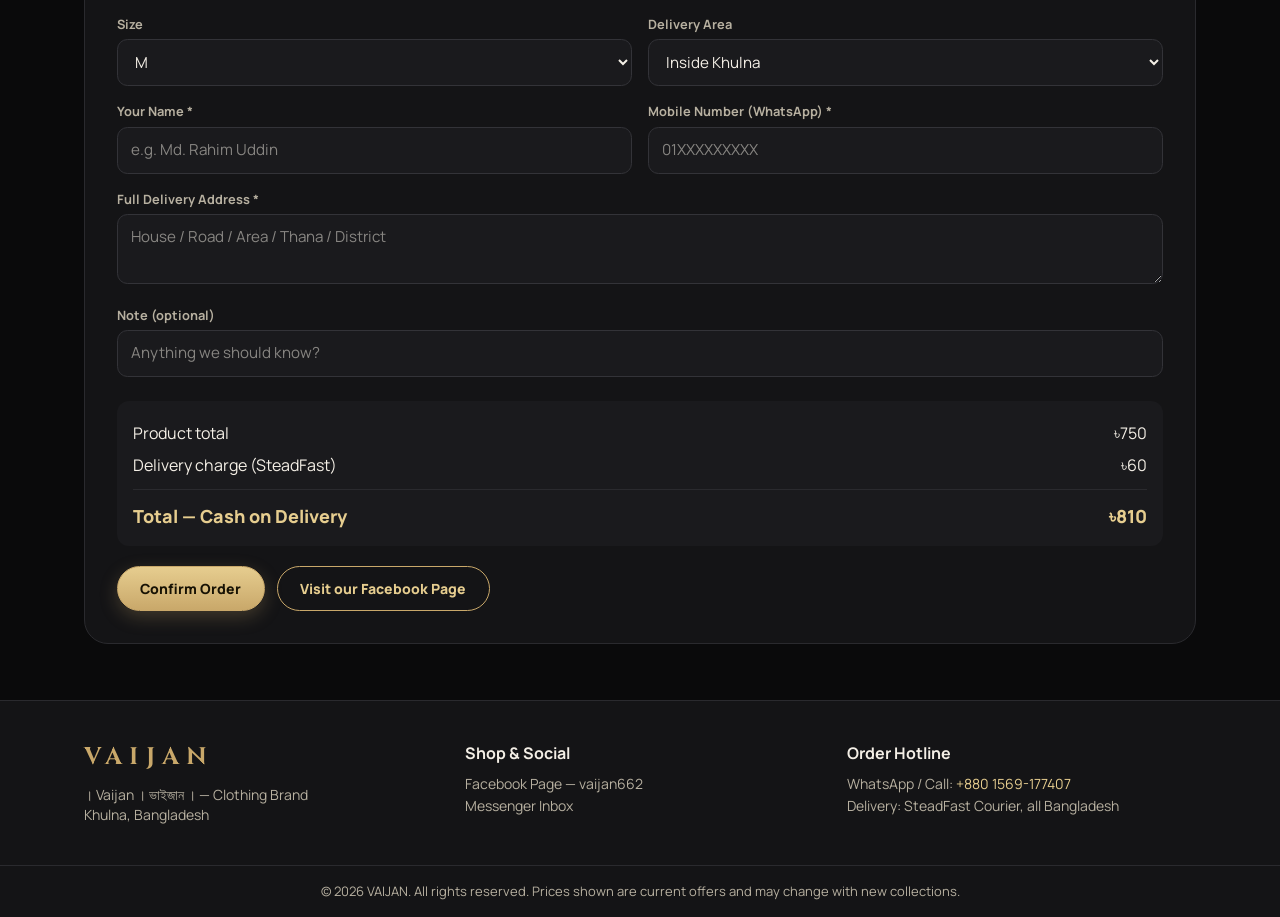
==== commit 747e3874: "Add 4 new acid wash designs (AW8-AW11)" ====
--- a/index.html
+++ b/index.html
@@ -256,6 +256,70 @@
         </div>
       </article>
 
+      <article class="card card-x" data-cat="acid">
+        <div class="overflow-hidden"><img class="card-img" src="images/acid-8.jpg" alt="VAIJAN Est. 2025 gothic acid wash drop shoulder t-shirt, front and back view" loading="lazy"></div>
+        <div class="flex flex-1 flex-col p-5">
+          <div><span class="badge-x">Acid Wash Tee</span></div>
+          <h3 class="mt-3 text-lg font-extrabold">VAIJAN Est. 2025 — Gothic Acid Wash Tee</h3>
+          <p class="mt-2 flex-1 text-sm leading-relaxed text-muted">Black acid-wash drop-shoulder tee with a bold red tribal gothic “VAIJAN Est. 2025” print on the front. Premium cotton, soft &amp; breathable, relaxed street fit. <b class="text-goldlt">Combo: buy any 2 acid wash tees → FREE delivery.</b></p>
+          <div class="mt-3 text-[13px] text-muted">Sizes: <b class="text-cream">M | L | XL | XXL</b> &nbsp;•&nbsp; Colour: <b class="text-cream">Black Acid Wash</b></div>
+          <div class="mt-3"><span class="price-now">৳450</span><span class="price-was">৳600</span><span class="price-save">Save ৳150</span></div>
+          <div class="mt-4 flex flex-wrap gap-2">
+            <a class="btn-gold-x" href="#orderform" data-pick="AW8">🛒 Order Now</a>
+            <button type="button" class="btn-ghost-x" data-add="AW8">🛒 Add to Cart</button>
+            <a class="btn-ghost-x" target="_blank" rel="noopener" href="https://www.facebook.com/vaijan662">Facebook Page</a>
+          </div>
+        </div>
+      </article>
+
+      <article class="card card-x" data-cat="acid">
+        <div class="overflow-hidden"><img class="card-img" src="images/acid-9.jpg" alt="SAVAGE tiger acid wash drop shoulder t-shirt, front and back view" loading="lazy"></div>
+        <div class="flex flex-1 flex-col p-5">
+          <div><span class="badge-x">Acid Wash Tee</span></div>
+          <h3 class="mt-3 text-lg font-extrabold">SAVAGE Tiger — Acid Wash Tee</h3>
+          <p class="mt-2 flex-1 text-sm leading-relaxed text-muted">Black acid-wash drop-shoulder tee with a fierce half-tiger “SAVAGE” graphic on the front. Premium cotton, soft &amp; breathable, relaxed street fit. <b class="text-goldlt">Combo: buy any 2 acid wash tees → FREE delivery.</b></p>
+          <div class="mt-3 text-[13px] text-muted">Sizes: <b class="text-cream">M | L | XL | XXL</b> &nbsp;•&nbsp; Colour: <b class="text-cream">Black Acid Wash</b></div>
+          <div class="mt-3"><span class="price-now">৳450</span><span class="price-was">৳600</span><span class="price-save">Save ৳150</span></div>
+          <div class="mt-4 flex flex-wrap gap-2">
+            <a class="btn-gold-x" href="#orderform" data-pick="AW9">🛒 Order Now</a>
+            <button type="button" class="btn-ghost-x" data-add="AW9">🛒 Add to Cart</button>
+            <a class="btn-ghost-x" target="_blank" rel="noopener" href="https://www.facebook.com/vaijan662">Facebook Page</a>
+          </div>
+        </div>
+      </article>
+
+      <article class="card card-x" data-cat="acid">
+        <div class="overflow-hidden"><img class="card-img" src="images/acid-10.jpg" alt="Wolf acid wash drop shoulder t-shirt, front and back view" loading="lazy"></div>
+        <div class="flex flex-1 flex-col p-5">
+          <div><span class="badge-x">Acid Wash Tee</span></div>
+          <h3 class="mt-3 text-lg font-extrabold">Wolf — Acid Wash Tee</h3>
+          <p class="mt-2 flex-1 text-sm leading-relaxed text-muted">Black acid-wash drop-shoulder tee with a wild wolf graphic — one purple eye, one fire-orange eye. Premium cotton, soft &amp; breathable, relaxed street fit. <b class="text-goldlt">Combo: buy any 2 acid wash tees → FREE delivery.</b></p>
+          <div class="mt-3 text-[13px] text-muted">Sizes: <b class="text-cream">M | L | XL | XXL</b> &nbsp;•&nbsp; Colour: <b class="text-cream">Black Acid Wash</b></div>
+          <div class="mt-3"><span class="price-now">৳450</span><span class="price-was">৳600</span><span class="price-save">Save ৳150</span></div>
+          <div class="mt-4 flex flex-wrap gap-2">
+            <a class="btn-gold-x" href="#orderform" data-pick="AW10">🛒 Order Now</a>
+            <button type="button" class="btn-ghost-x" data-add="AW10">🛒 Add to Cart</button>
+            <a class="btn-ghost-x" target="_blank" rel="noopener" href="https://www.facebook.com/vaijan662">Facebook Page</a>
+          </div>
+        </div>
+      </article>
+
+      <article class="card card-x" data-cat="acid">
+        <div class="overflow-hidden"><img class="card-img" src="images/acid-11.jpg" alt="BMW 2002 Turbo acid wash drop shoulder t-shirt, front and back view" loading="lazy"></div>
+        <div class="flex flex-1 flex-col p-5">
+          <div><span class="badge-x">Acid Wash Tee</span></div>
+          <h3 class="mt-3 text-lg font-extrabold">BMW 2002 Turbo — Acid Wash Tee</h3>
+          <p class="mt-2 flex-1 text-sm leading-relaxed text-muted">Black acid-wash drop-shoulder tee with a vintage BMW 2002 Turbo magazine-style print on the front — made for classic car lovers. Premium cotton, soft &amp; breathable, relaxed street fit. <b class="text-goldlt">Combo: buy any 2 acid wash tees → FREE delivery.</b></p>
+          <div class="mt-3 text-[13px] text-muted">Sizes: <b class="text-cream">M | L | XL | XXL</b> &nbsp;•&nbsp; Colour: <b class="text-cream">Black Acid Wash</b></div>
+          <div class="mt-3"><span class="price-now">৳450</span><span class="price-was">৳600</span><span class="price-save">Save ৳150</span></div>
+          <div class="mt-4 flex flex-wrap gap-2">
+            <a class="btn-gold-x" href="#orderform" data-pick="AW11">🛒 Order Now</a>
+            <button type="button" class="btn-ghost-x" data-add="AW11">🛒 Add to Cart</button>
+            <a class="btn-ghost-x" target="_blank" rel="noopener" href="https://www.facebook.com/vaijan662">Facebook Page</a>
+          </div>
+        </div>
+      </article>
+
     </div>
   </div>
 </section>
@@ -322,6 +386,10 @@
               <option value="AW4">Acid Wash Tee — Spider-Man (৳450)</option>
               <option value="AW5">Acid Wash Tee — Zulfiqar Sword (৳450)</option>
               <option value="AW7">Acid Wash Tee — ALPHA INSTINCT Tiger (৳450)</option>
+              <option value="AW8">Acid Wash Tee — VAIJAN Est. 2025 Gothic (৳450)</option>
+              <option value="AW9">Acid Wash Tee — SAVAGE Tiger (৳450)</option>
+              <option value="AW10">Acid Wash Tee — Wolf (৳450)</option>
+              <option value="AW11">Acid Wash Tee — BMW 2002 Turbo (৳450)</option>
             </select>
           </div>
           <div id="cellQty">
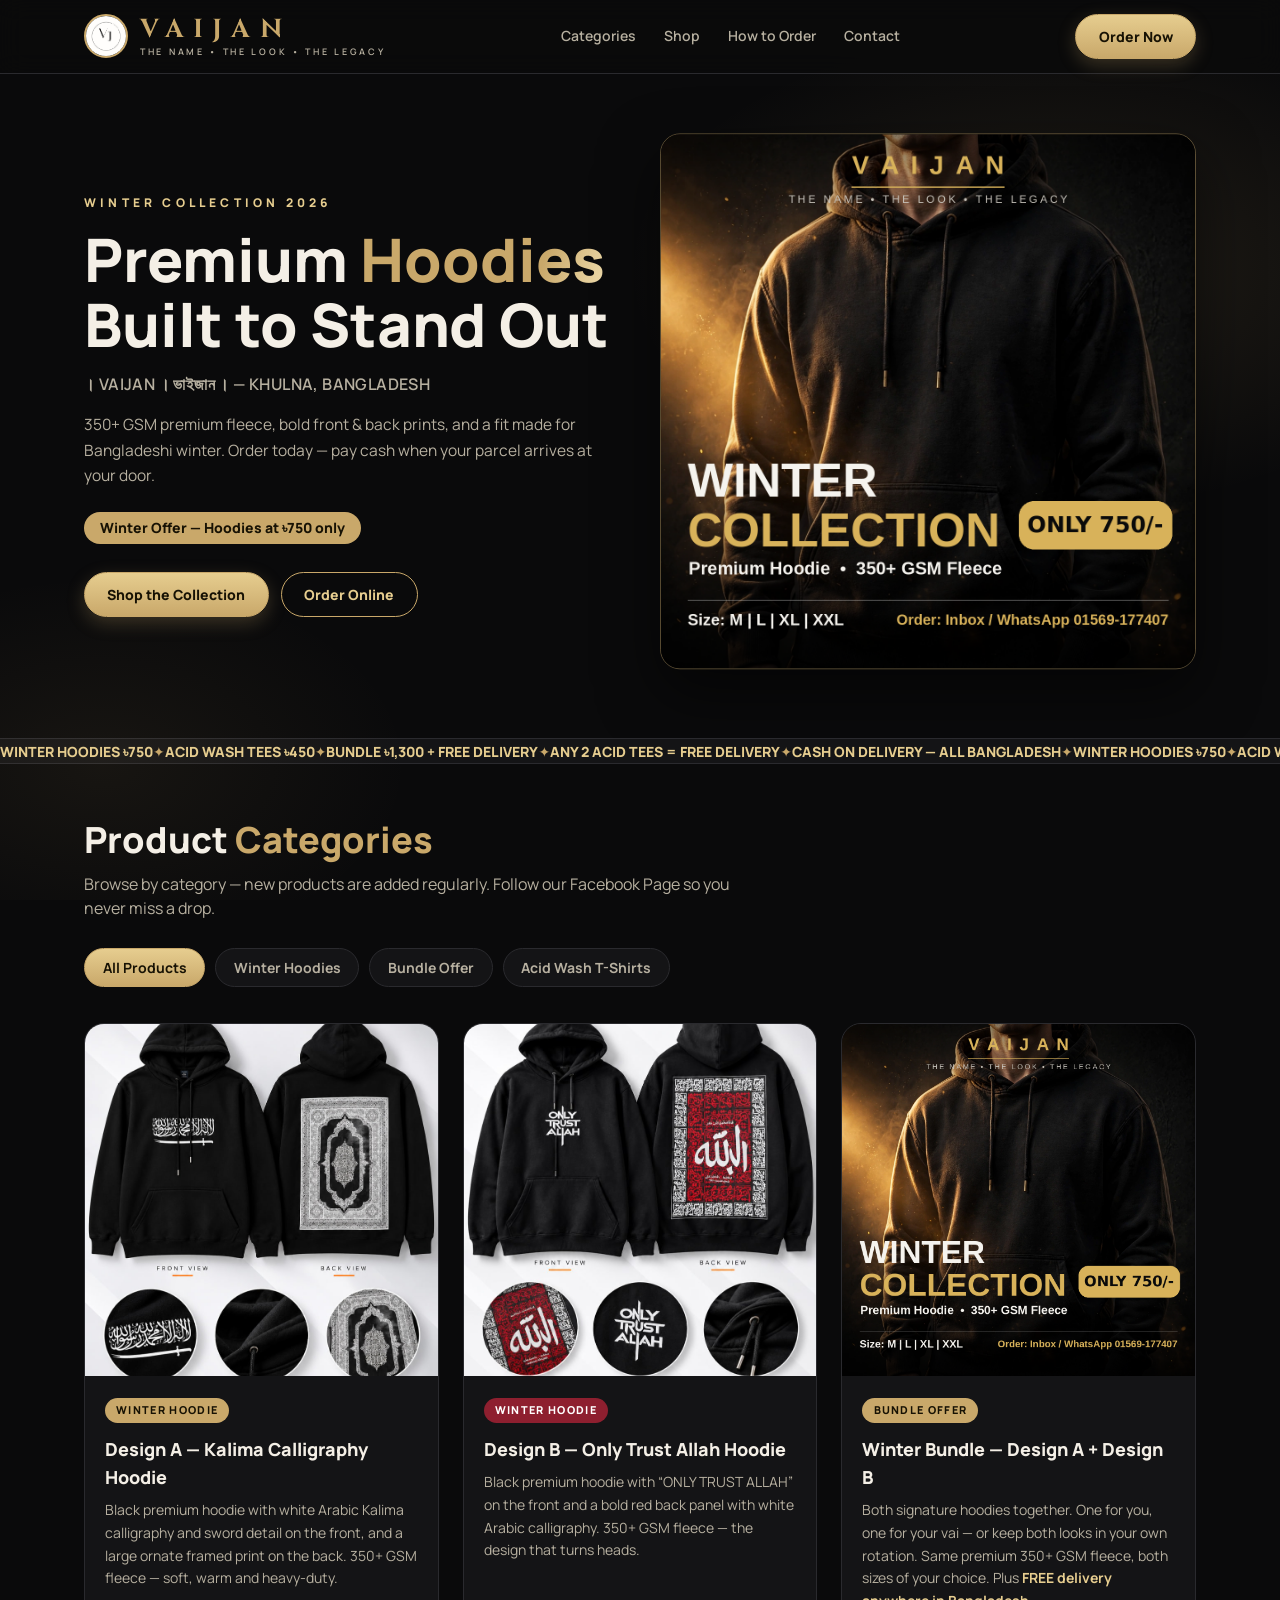
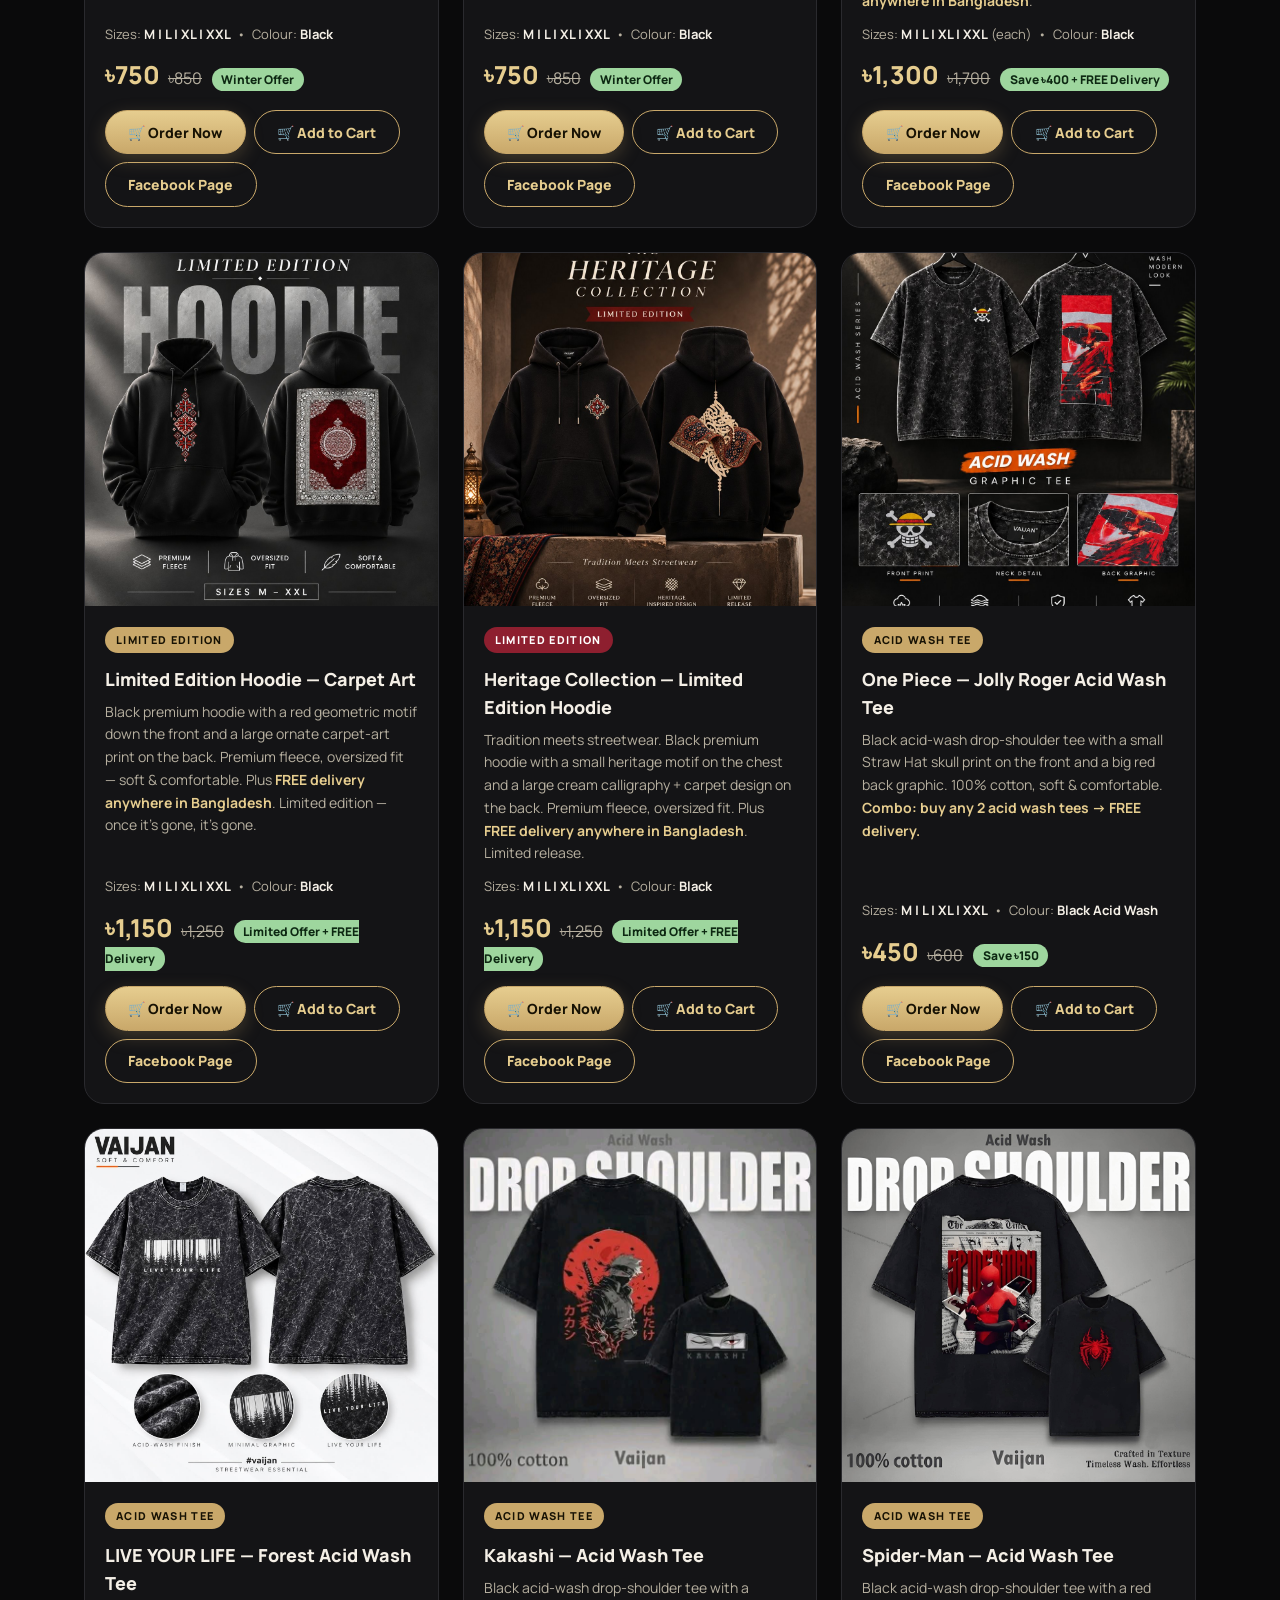
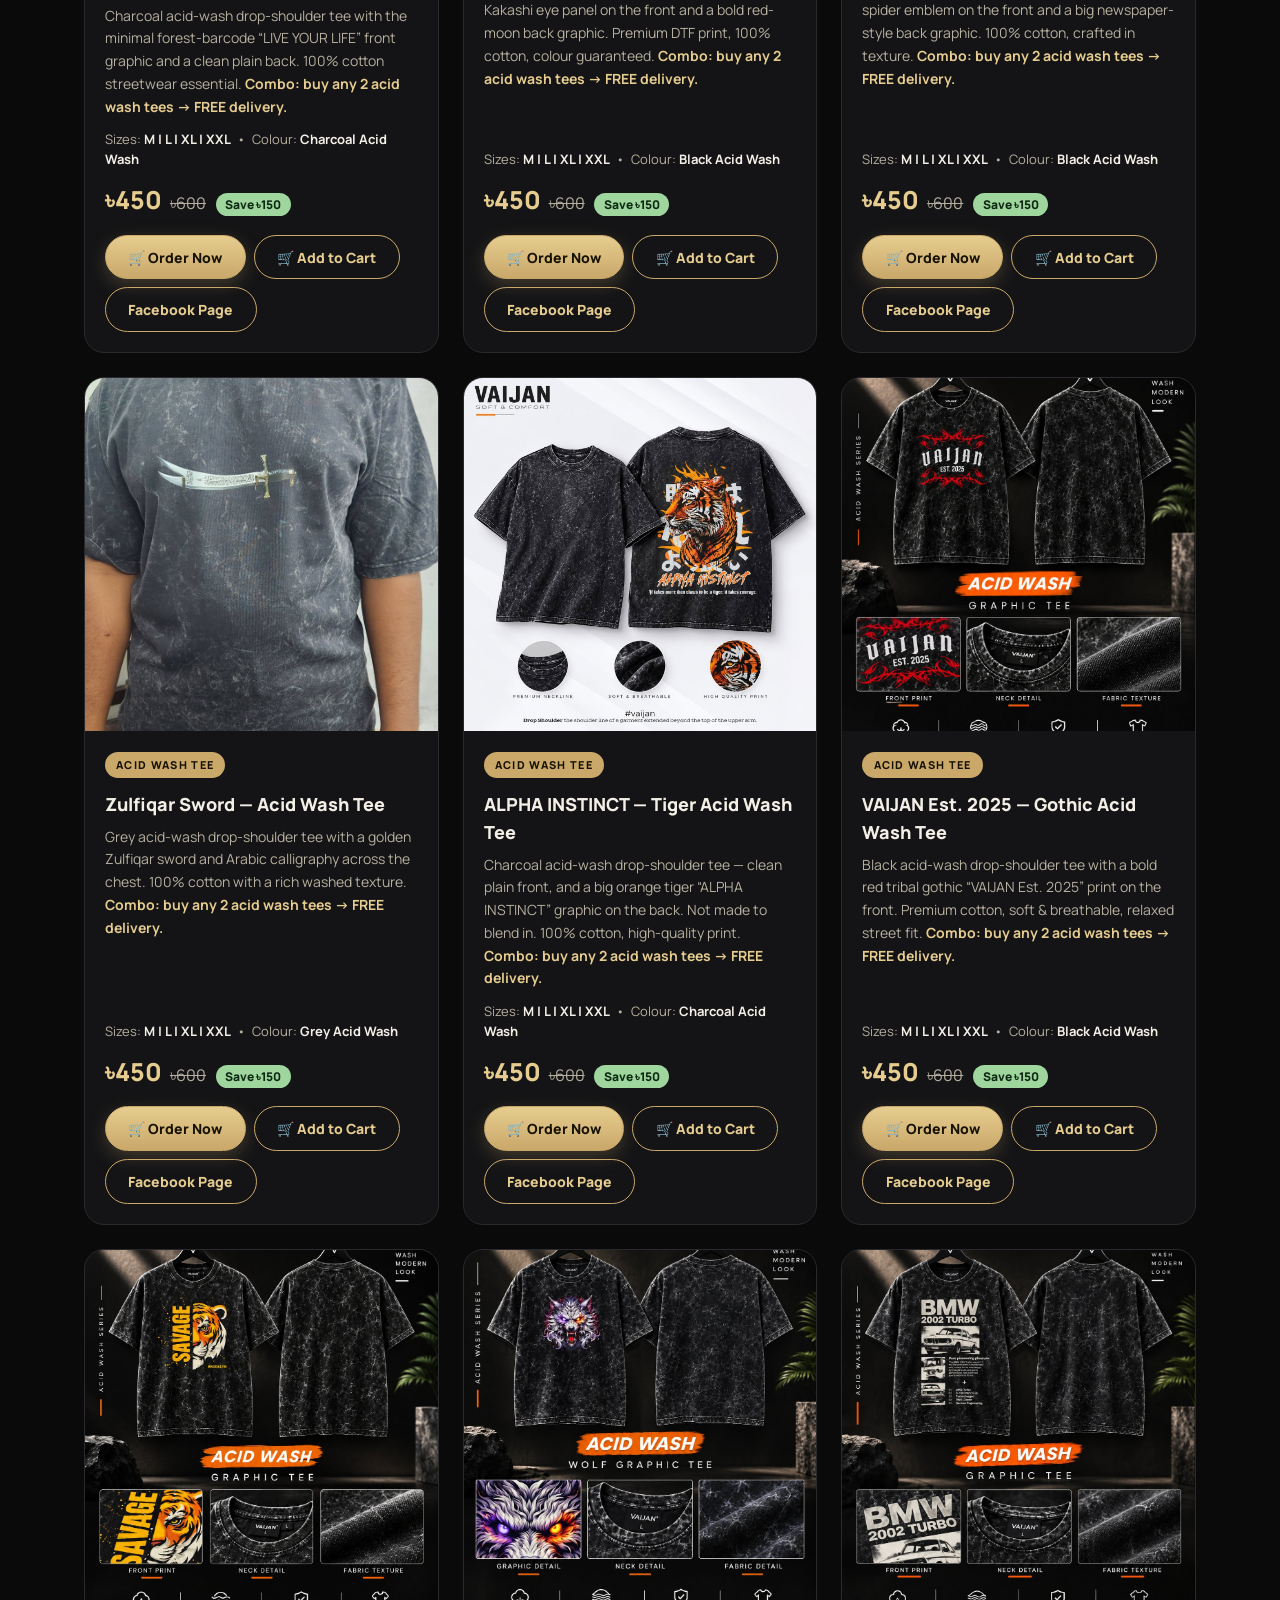
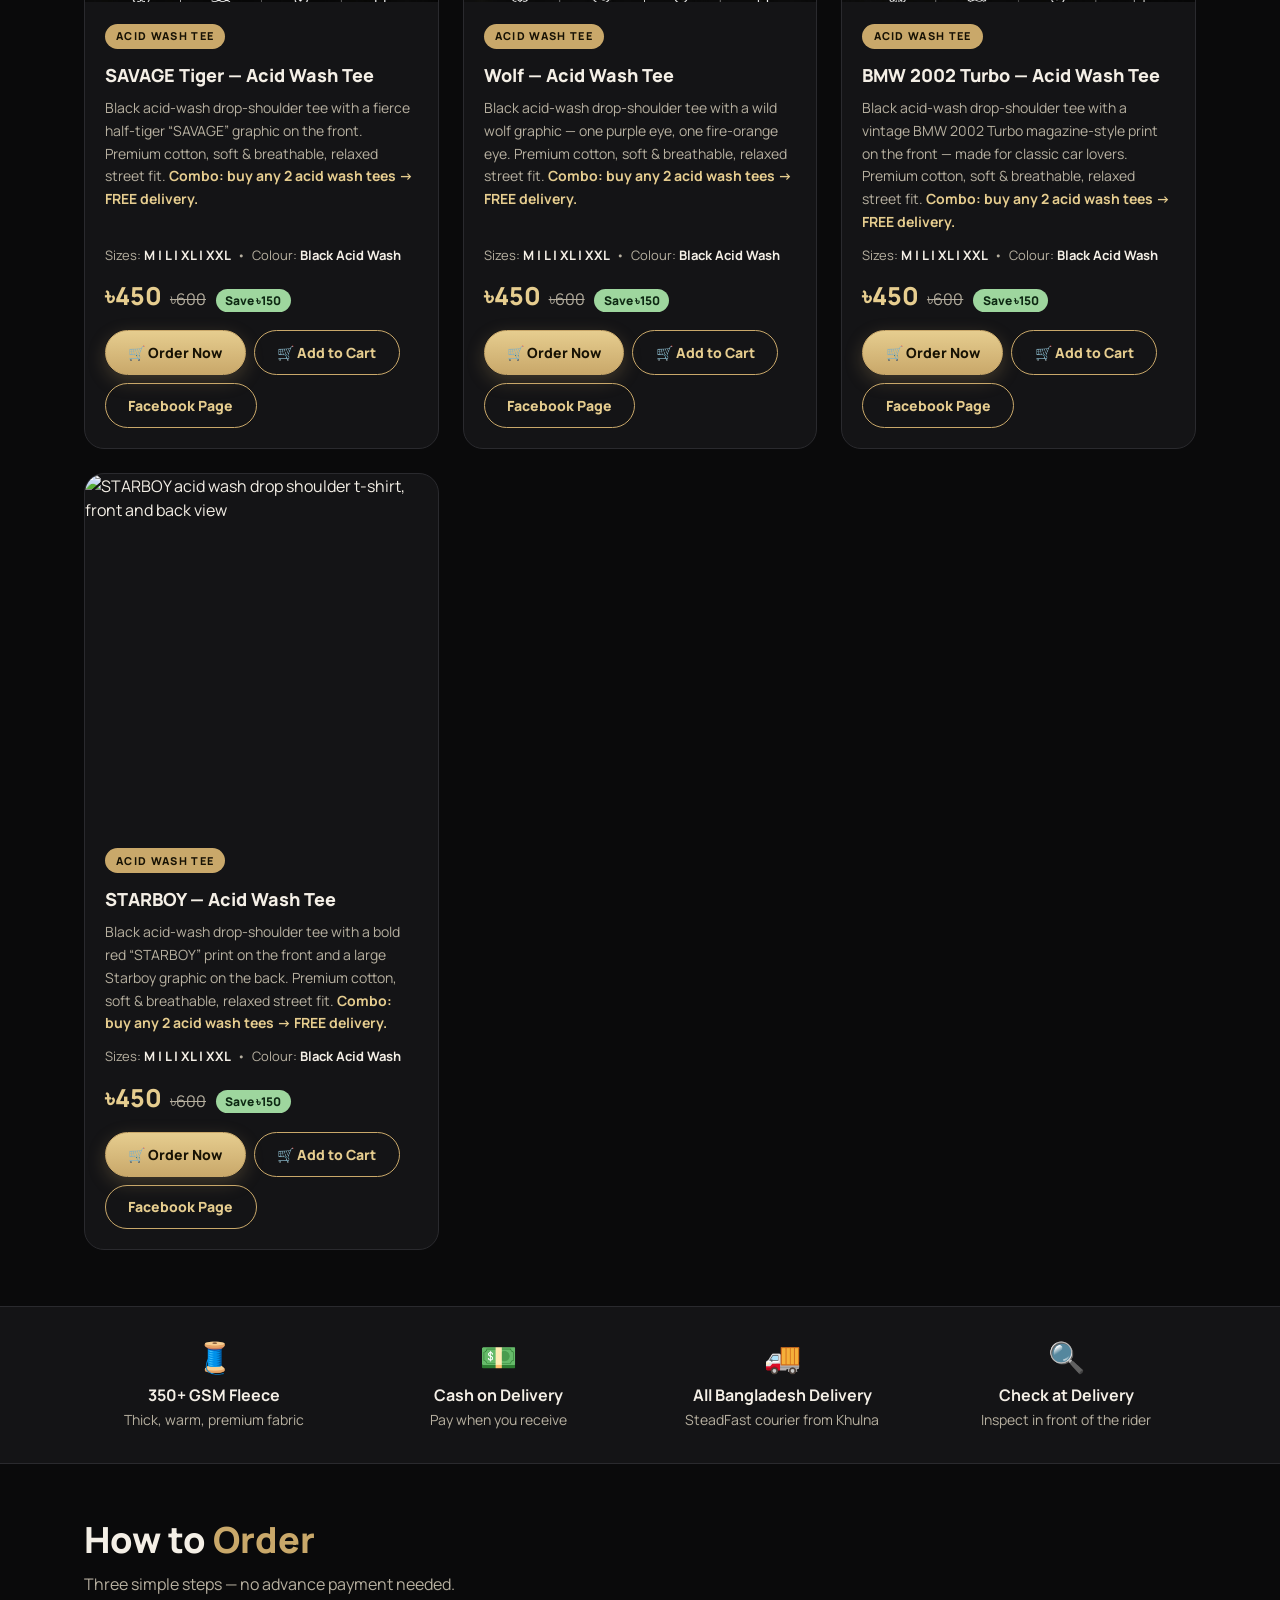
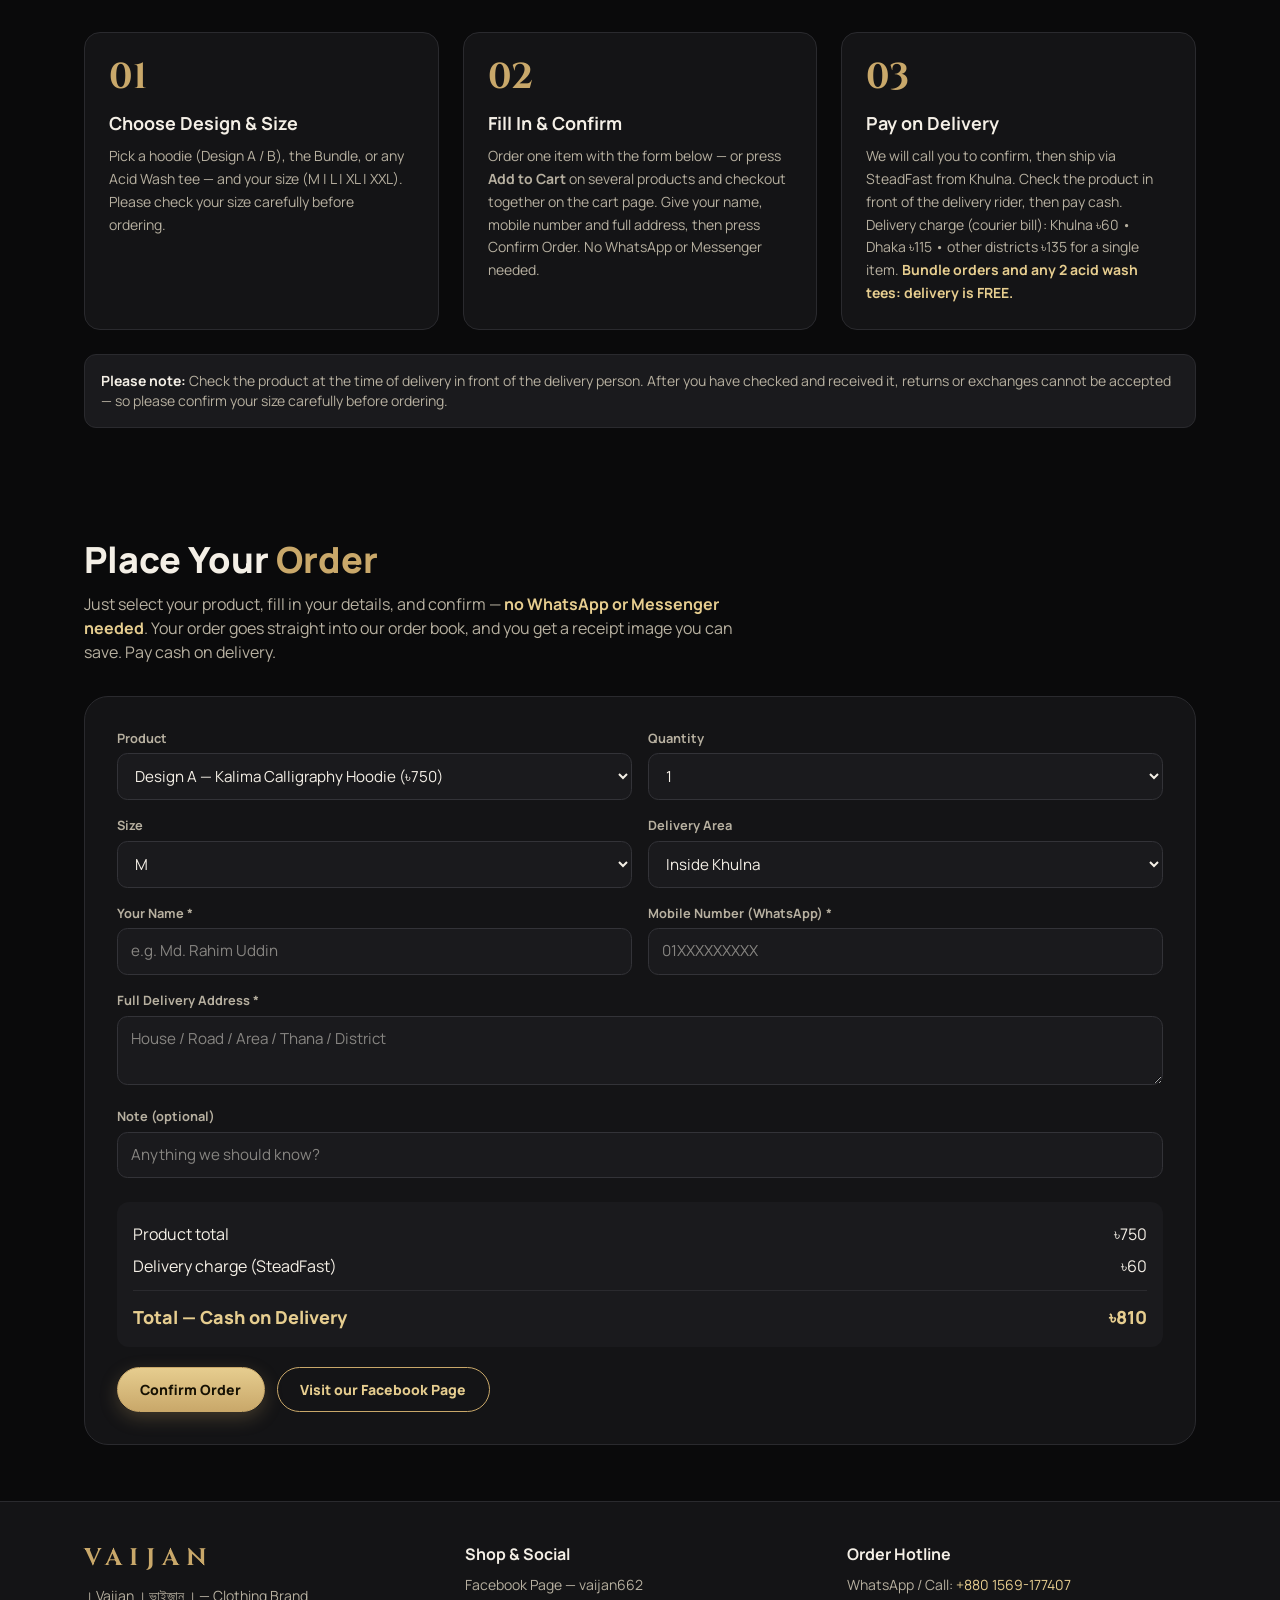
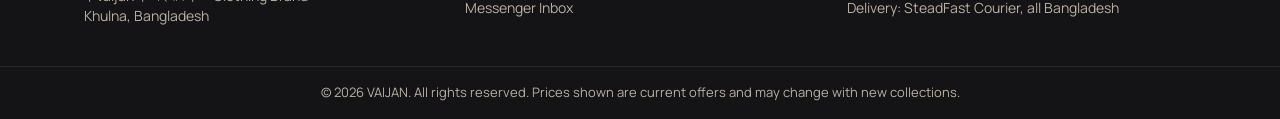
==== commit 5aa0adf7: "Add STARBOY acid wash tee (AW12)" ====
--- a/index.html
+++ b/index.html
@@ -315,6 +315,22 @@
           <div class="mt-4 flex flex-wrap gap-2">
             <a class="btn-gold-x" href="#orderform" data-pick="AW11">🛒 Order Now</a>
             <button type="button" class="btn-ghost-x" data-add="AW11">🛒 Add to Cart</button>
+            <a class="btn-ghost-x" target="_blank" rel="noopener" href="https://www.facebook.com/vaijan662">Facebook Page</a>
+          </div>
+        </div>
+      </article>
+
+      <article class="card card-x" data-cat="acid">
+        <div class="overflow-hidden"><img class="card-img" src="images/acid-12.jpg" alt="STARBOY acid wash drop shoulder t-shirt, front and back view" loading="lazy"></div>
+        <div class="flex flex-1 flex-col p-5">
+          <div><span class="badge-x">Acid Wash Tee</span></div>
+          <h3 class="mt-3 text-lg font-extrabold">STARBOY — Acid Wash Tee</h3>
+          <p class="mt-2 flex-1 text-sm leading-relaxed text-muted">Black acid-wash drop-shoulder tee with a bold red “STARBOY” print on the front and a large Starboy graphic on the back. Premium cotton, soft &amp; breathable, relaxed street fit. <b class="text-goldlt">Combo: buy any 2 acid wash tees → FREE delivery.</b></p>
+          <div class="mt-3 text-[13px] text-muted">Sizes: <b class="text-cream">M | L | XL | XXL</b> &nbsp;•&nbsp; Colour: <b class="text-cream">Black Acid Wash</b></div>
+          <div class="mt-3"><span class="price-now">৳450</span><span class="price-was">৳600</span><span class="price-save">Save ৳150</span></div>
+          <div class="mt-4 flex flex-wrap gap-2">
+            <a class="btn-gold-x" href="#orderform" data-pick="AW12">🛒 Order Now</a>
+            <button type="button" class="btn-ghost-x" data-add="AW12">🛒 Add to Cart</button>
             <a class="btn-ghost-x" target="_blank" rel="noopener" href="https://www.facebook.com/vaijan662">Facebook Page</a>
           </div>
         </div>
@@ -390,6 +406,7 @@
               <option value="AW9">Acid Wash Tee — SAVAGE Tiger (৳450)</option>
               <option value="AW10">Acid Wash Tee — Wolf (৳450)</option>
               <option value="AW11">Acid Wash Tee — BMW 2002 Turbo (৳450)</option>
+              <option value="AW12">Acid Wash Tee — STARBOY (৳450)</option>
             </select>
           </div>
           <div id="cellQty">
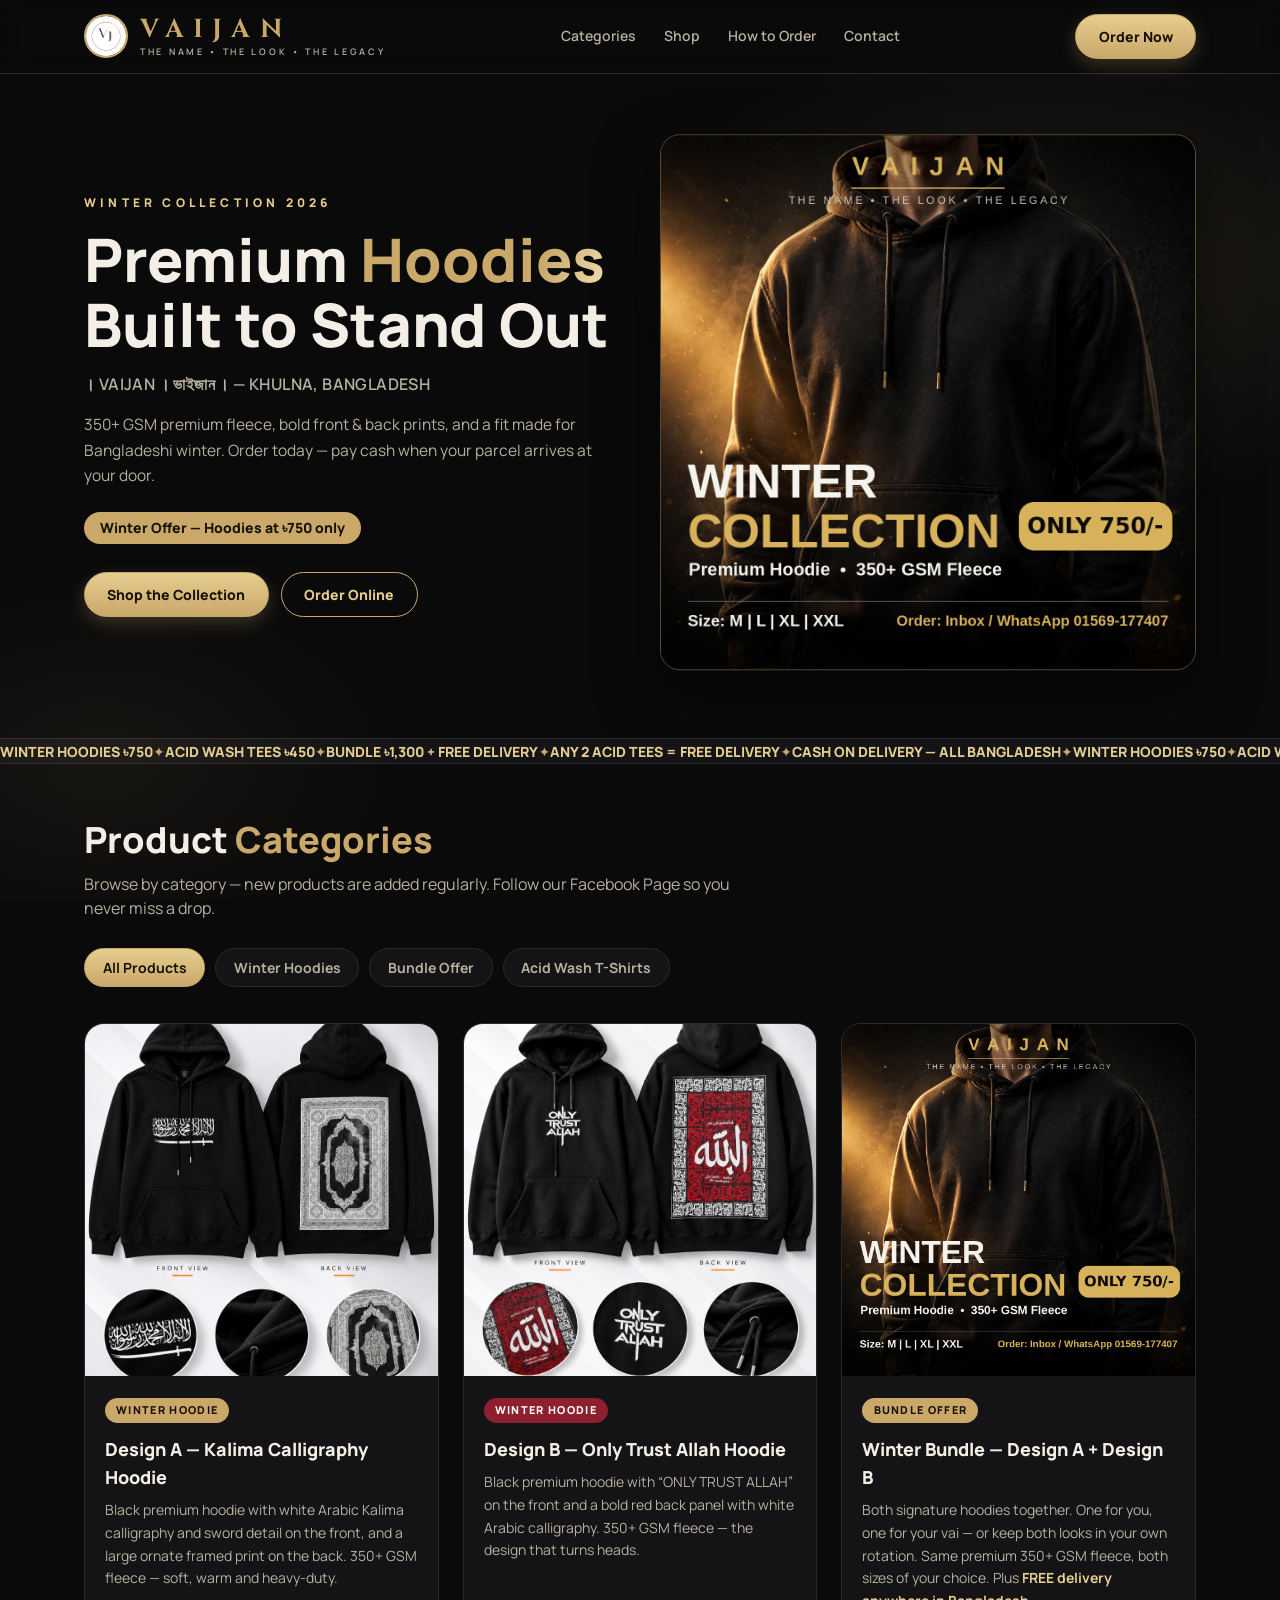
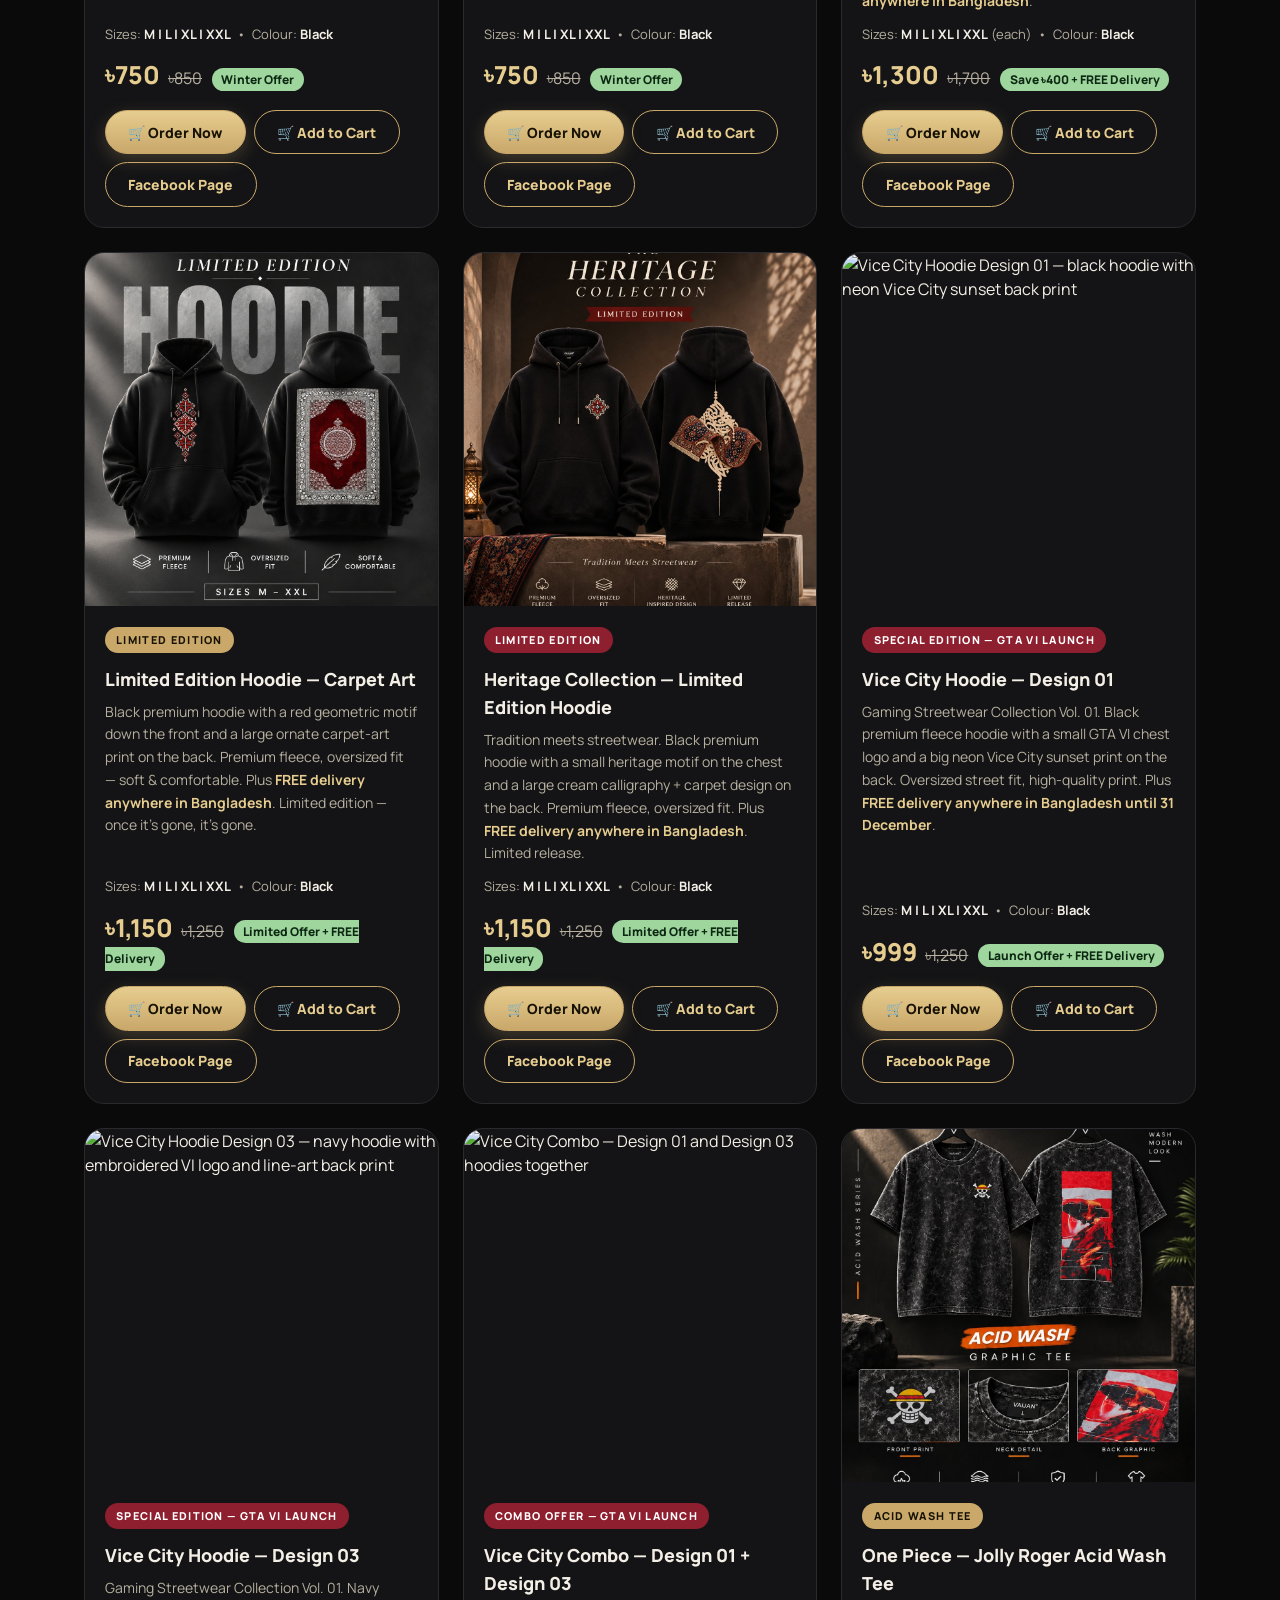
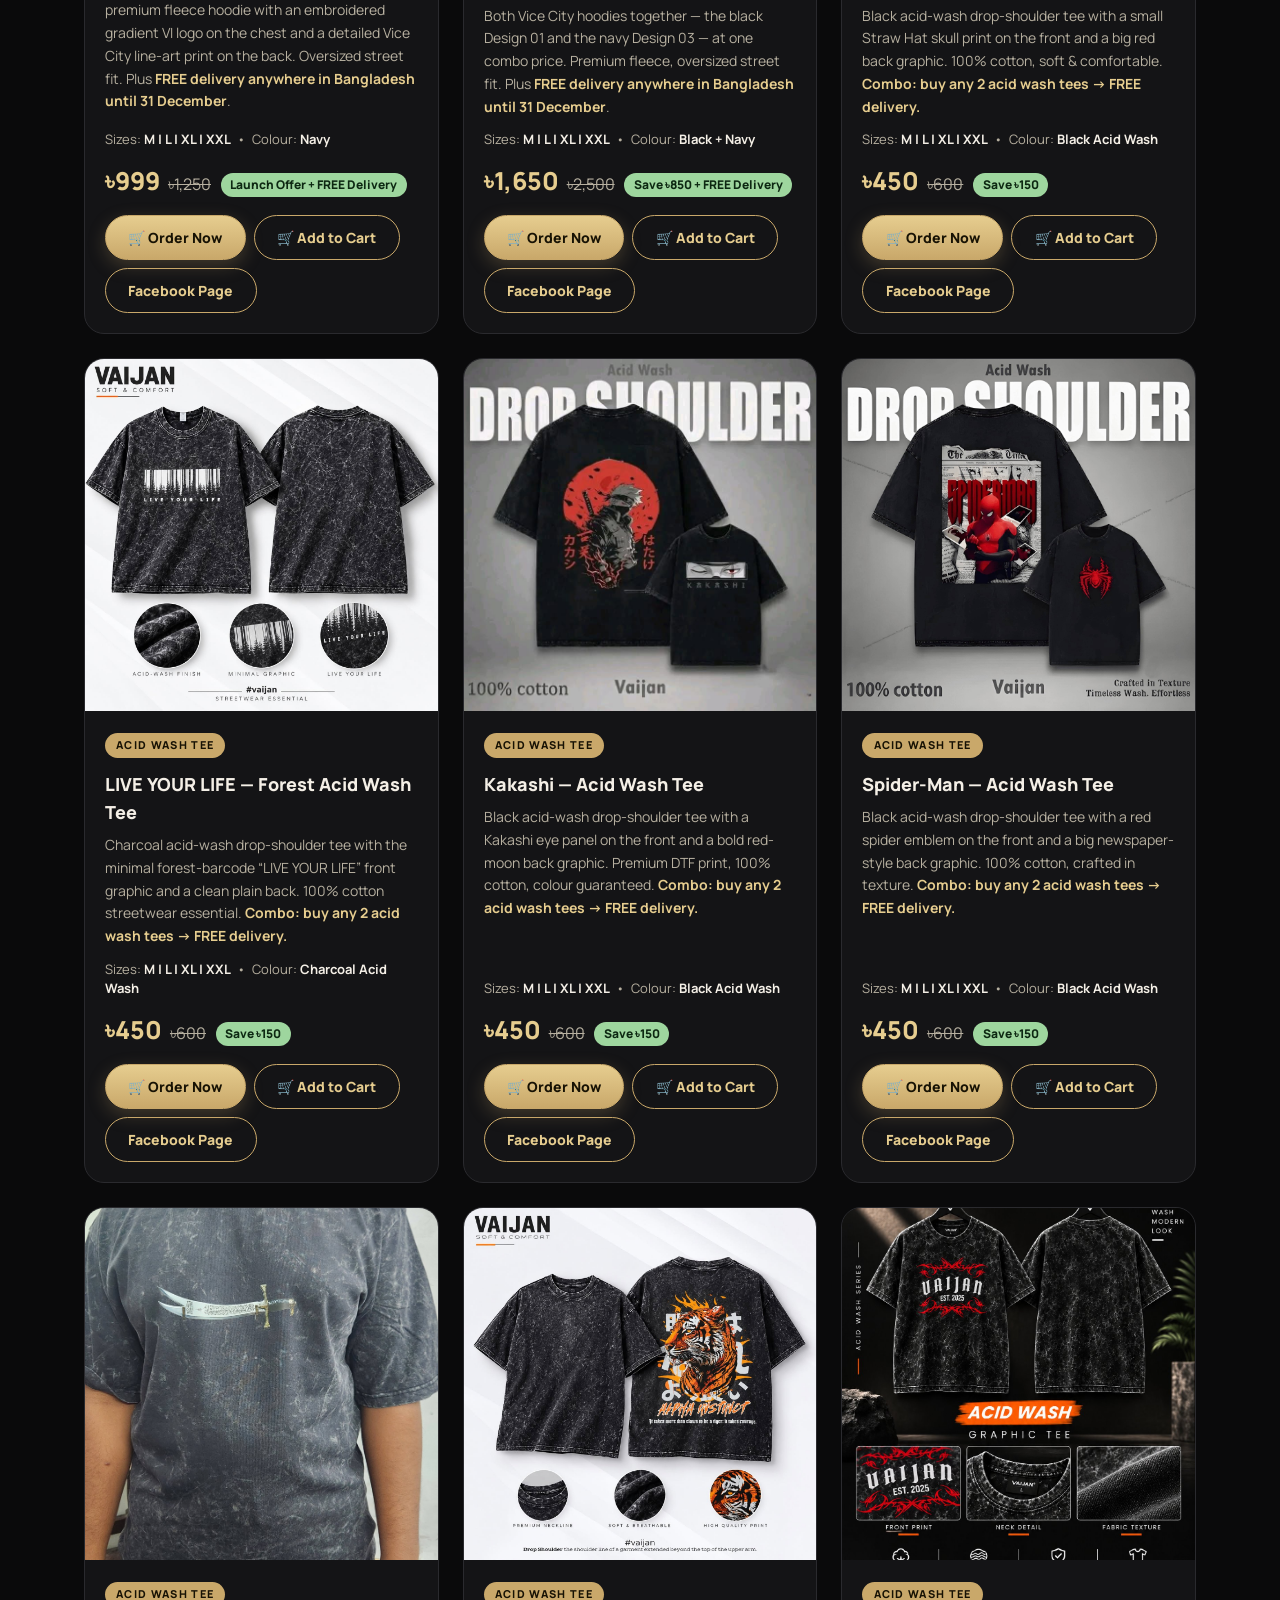
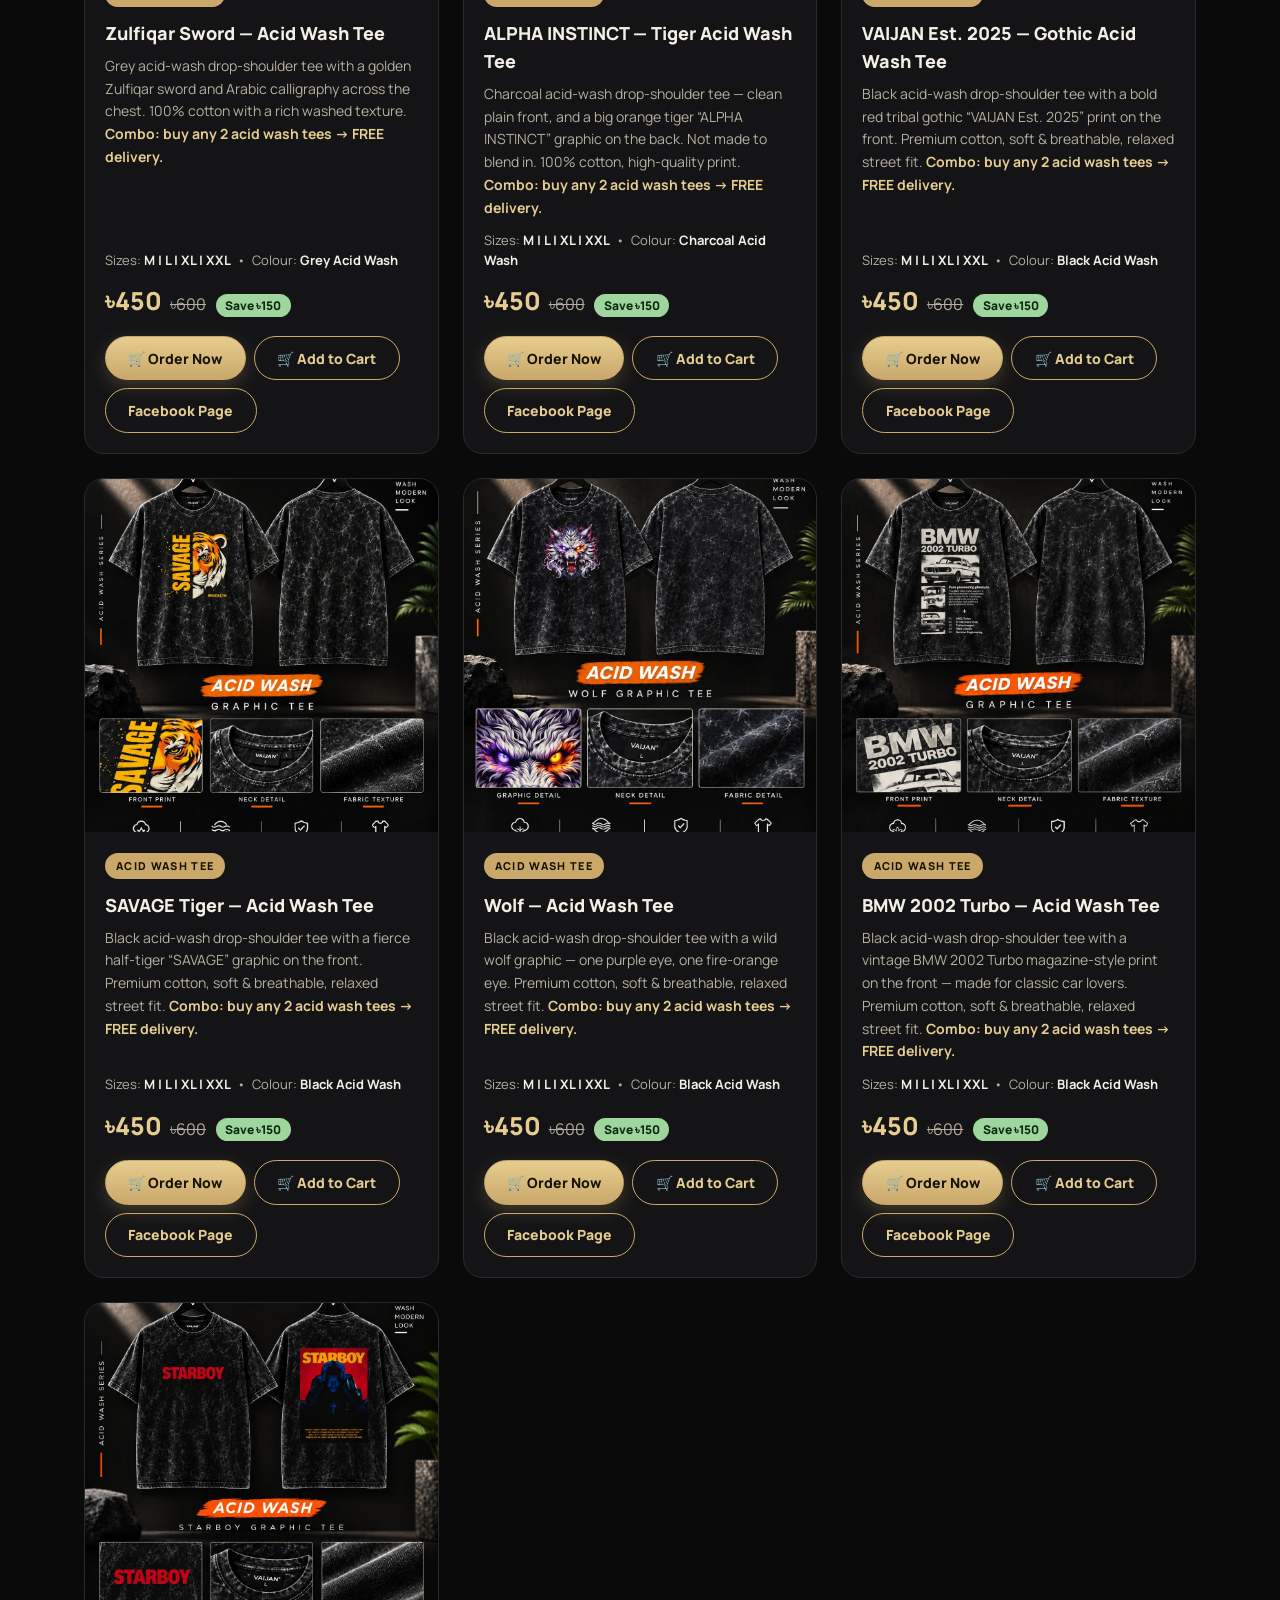
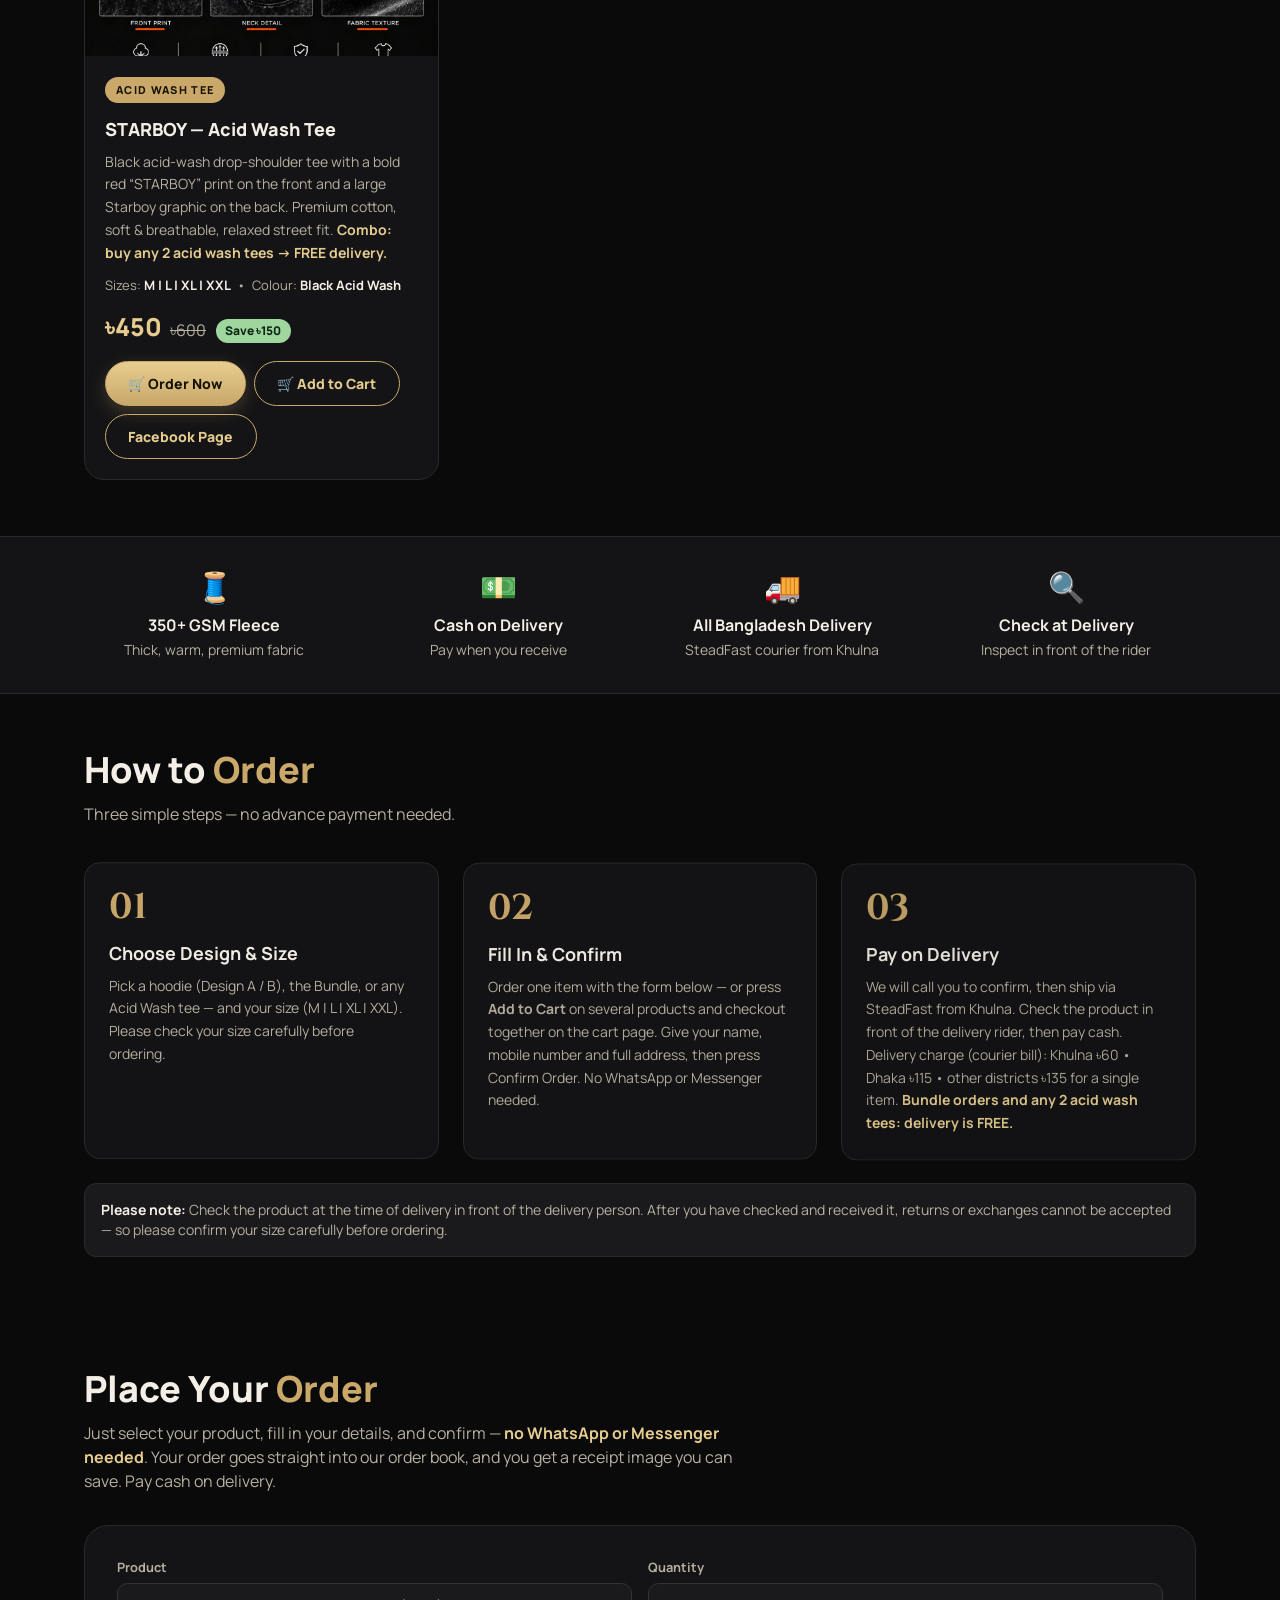
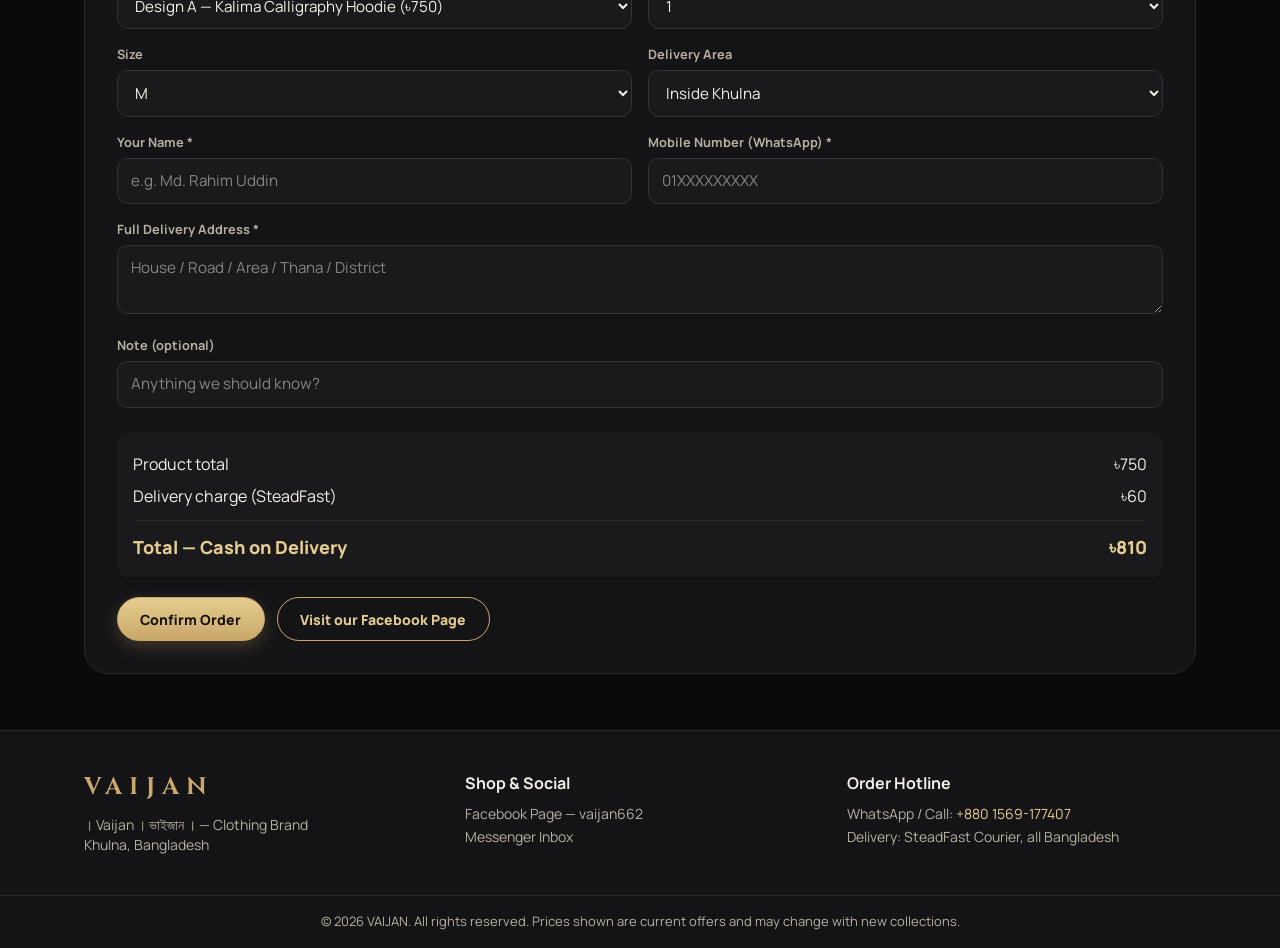
==== commit 5b3d51d6: "Add Vice City GTA VI hoodies (VC1, VC3, combo)" ====
--- a/index.html
+++ b/index.html
@@ -160,6 +160,54 @@
         </div>
       </article>
 
+      <article class="card card-x" data-cat="hoodie">
+        <div class="overflow-hidden"><img class="card-img" src="images/vice-city-1.jpg" alt="Vice City Hoodie Design 01 — black hoodie with neon Vice City sunset back print" loading="lazy"></div>
+        <div class="flex flex-1 flex-col p-5">
+          <div><span class="badge-x red">Special Edition — GTA VI Launch</span></div>
+          <h3 class="mt-3 text-lg font-extrabold">Vice City Hoodie — Design 01</h3>
+          <p class="mt-2 flex-1 text-sm leading-relaxed text-muted">Gaming Streetwear Collection Vol. 01. Black premium fleece hoodie with a small GTA VI chest logo and a big neon Vice City sunset print on the back. Oversized street fit, high-quality print. Plus <b class="text-goldlt">FREE delivery anywhere in Bangladesh until 31 December</b>.</p>
+          <div class="mt-3 text-[13px] text-muted">Sizes: <b class="text-cream">M | L | XL | XXL</b> &nbsp;•&nbsp; Colour: <b class="text-cream">Black</b></div>
+          <div class="mt-3"><span class="price-now">৳999</span><span class="price-was">৳1,250</span><span class="price-save">Launch Offer + FREE Delivery</span></div>
+          <div class="mt-4 flex flex-wrap gap-2">
+            <a class="btn-gold-x" href="#orderform" data-pick="VC1">🛒 Order Now</a>
+            <button type="button" class="btn-ghost-x" data-add="VC1">🛒 Add to Cart</button>
+            <a class="btn-ghost-x" target="_blank" rel="noopener" href="https://www.facebook.com/vaijan662">Facebook Page</a>
+          </div>
+        </div>
+      </article>
+
+      <article class="card card-x" data-cat="hoodie">
+        <div class="overflow-hidden"><img class="card-img" src="images/vice-city-3.jpg" alt="Vice City Hoodie Design 03 — navy hoodie with embroidered VI logo and line-art back print" loading="lazy"></div>
+        <div class="flex flex-1 flex-col p-5">
+          <div><span class="badge-x red">Special Edition — GTA VI Launch</span></div>
+          <h3 class="mt-3 text-lg font-extrabold">Vice City Hoodie — Design 03</h3>
+          <p class="mt-2 flex-1 text-sm leading-relaxed text-muted">Gaming Streetwear Collection Vol. 01. Navy premium fleece hoodie with an embroidered gradient VI logo on the chest and a detailed Vice City line-art print on the back. Oversized street fit. Plus <b class="text-goldlt">FREE delivery anywhere in Bangladesh until 31 December</b>.</p>
+          <div class="mt-3 text-[13px] text-muted">Sizes: <b class="text-cream">M | L | XL | XXL</b> &nbsp;•&nbsp; Colour: <b class="text-cream">Navy</b></div>
+          <div class="mt-3"><span class="price-now">৳999</span><span class="price-was">৳1,250</span><span class="price-save">Launch Offer + FREE Delivery</span></div>
+          <div class="mt-4 flex flex-wrap gap-2">
+            <a class="btn-gold-x" href="#orderform" data-pick="VC3">🛒 Order Now</a>
+            <button type="button" class="btn-ghost-x" data-add="VC3">🛒 Add to Cart</button>
+            <a class="btn-ghost-x" target="_blank" rel="noopener" href="https://www.facebook.com/vaijan662">Facebook Page</a>
+          </div>
+        </div>
+      </article>
+
+      <article class="card card-x" data-cat="hoodie">
+        <div class="overflow-hidden"><img class="card-img" src="images/vice-city-1.jpg" alt="Vice City Combo — Design 01 and Design 03 hoodies together" loading="lazy"></div>
+        <div class="flex flex-1 flex-col p-5">
+          <div><span class="badge-x red">Combo Offer — GTA VI Launch</span></div>
+          <h3 class="mt-3 text-lg font-extrabold">Vice City Combo — Design 01 + Design 03</h3>
+          <p class="mt-2 flex-1 text-sm leading-relaxed text-muted">Both Vice City hoodies together — the black Design 01 and the navy Design 03 — at one combo price. Premium fleece, oversized street fit. Plus <b class="text-goldlt">FREE delivery anywhere in Bangladesh until 31 December</b>.</p>
+          <div class="mt-3 text-[13px] text-muted">Sizes: <b class="text-cream">M | L | XL | XXL</b> &nbsp;•&nbsp; Colour: <b class="text-cream">Black + Navy</b></div>
+          <div class="mt-3"><span class="price-now">৳1,650</span><span class="price-was">৳2,500</span><span class="price-save">Save ৳850 + FREE Delivery</span></div>
+          <div class="mt-4 flex flex-wrap gap-2">
+            <a class="btn-gold-x" href="#orderform" data-pick="VCCOMBO">🛒 Order Now</a>
+            <button type="button" class="btn-ghost-x" data-add="VCCOMBO">🛒 Add to Cart</button>
+            <a class="btn-ghost-x" target="_blank" rel="noopener" href="https://www.facebook.com/vaijan662">Facebook Page</a>
+          </div>
+        </div>
+      </article>
+
       <article class="card card-x" data-cat="acid">
         <div class="overflow-hidden"><img class="card-img" src="images/acid-1.jpg" alt="One Piece acid wash drop shoulder t-shirt, front and back view" loading="lazy"></div>
         <div class="flex flex-1 flex-col p-5">
@@ -396,6 +444,9 @@
               <option value="BUNDLE">Winter Bundle — Design A + Design B (৳1,300 + FREE Delivery)</option>
               <option value="LE">Limited Edition Hoodie — Carpet Art (৳1,150 + FREE Delivery)</option>
               <option value="HERITAGE">Heritage Collection — Limited Edition Hoodie (৳1,150 + FREE Delivery)</option>
+              <option value="VC1">Vice City Hoodie — Design 01 Black (৳999 + FREE Delivery)</option>
+              <option value="VC3">Vice City Hoodie — Design 03 Navy (৳999 + FREE Delivery)</option>
+              <option value="VCCOMBO">Vice City Combo — Design 01 + Design 03 (৳1,650 + FREE Delivery)</option>
               <option value="AW1">Acid Wash Tee — One Piece / Jolly Roger (৳450)</option>
               <option value="AW2">Acid Wash Tee — LIVE YOUR LIFE Forest (৳450)</option>
               <option value="AW3">Acid Wash Tee — Kakashi (৳450)</option>
